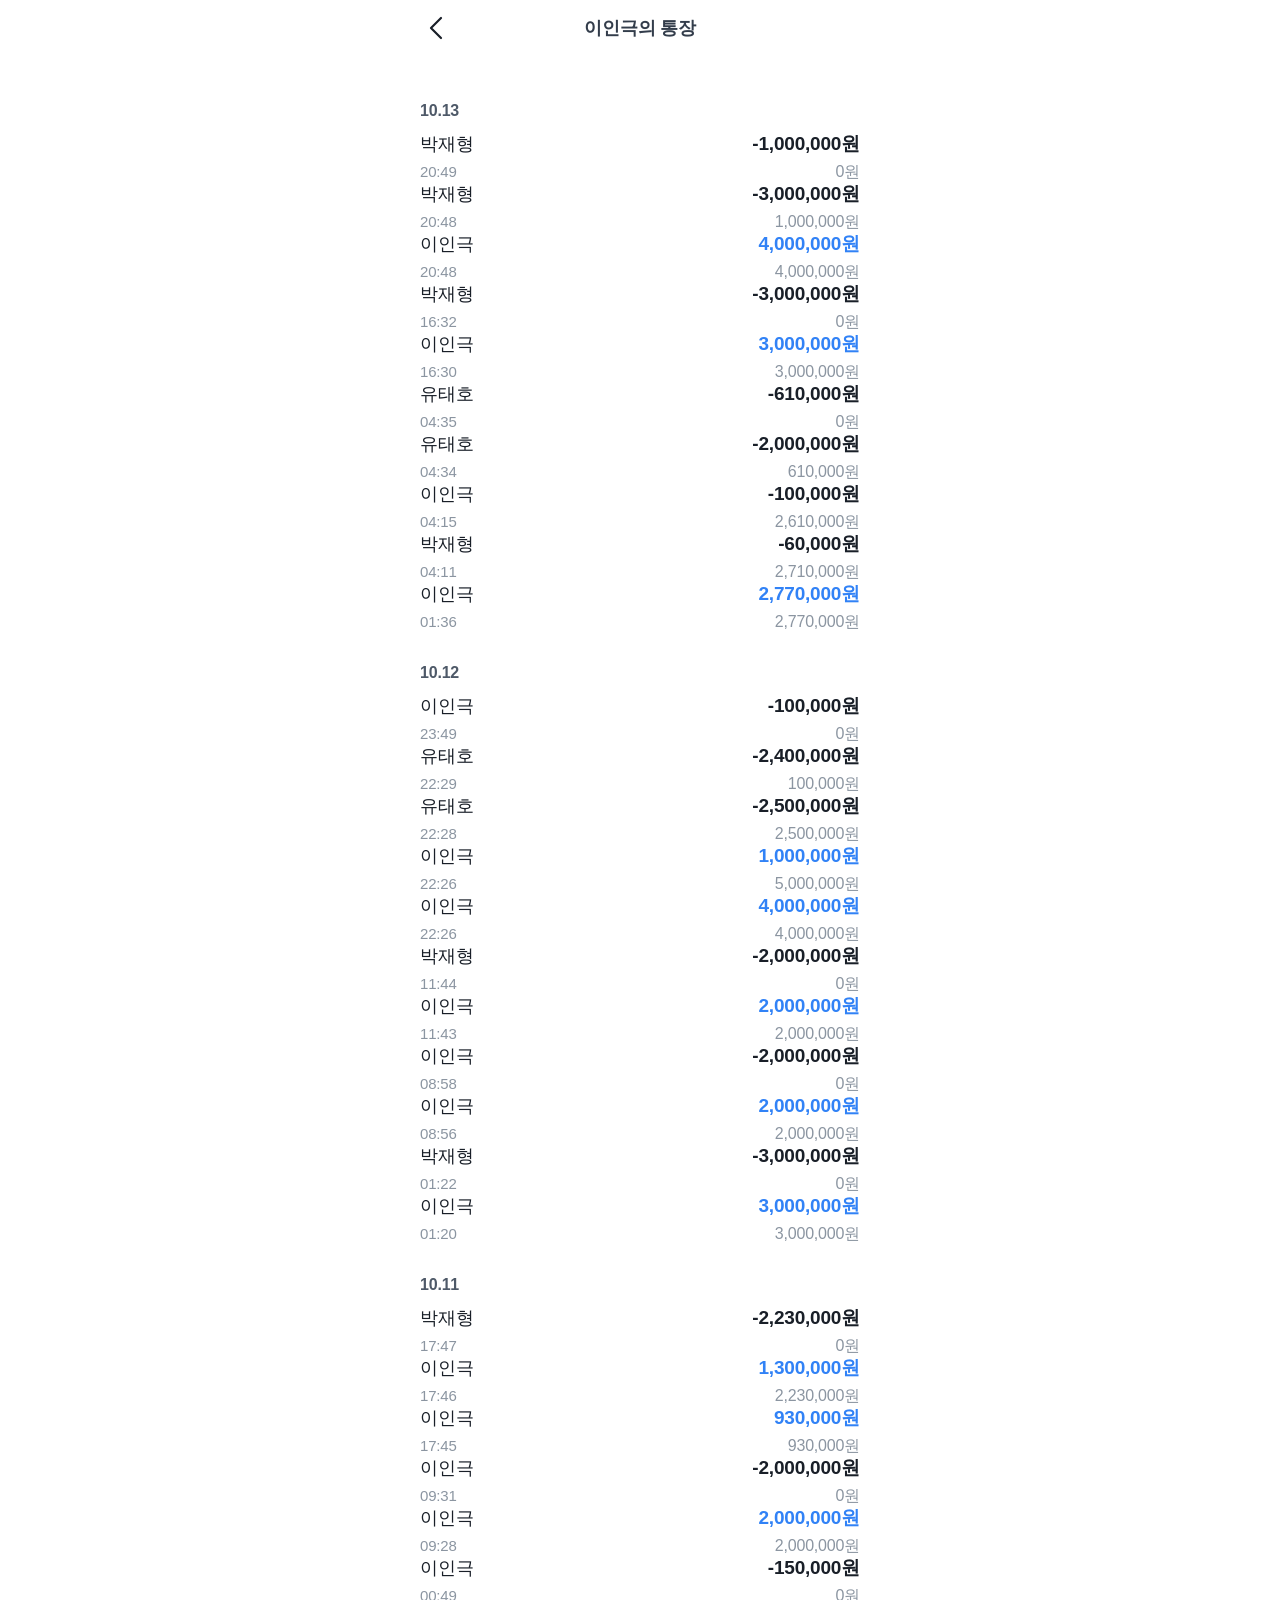
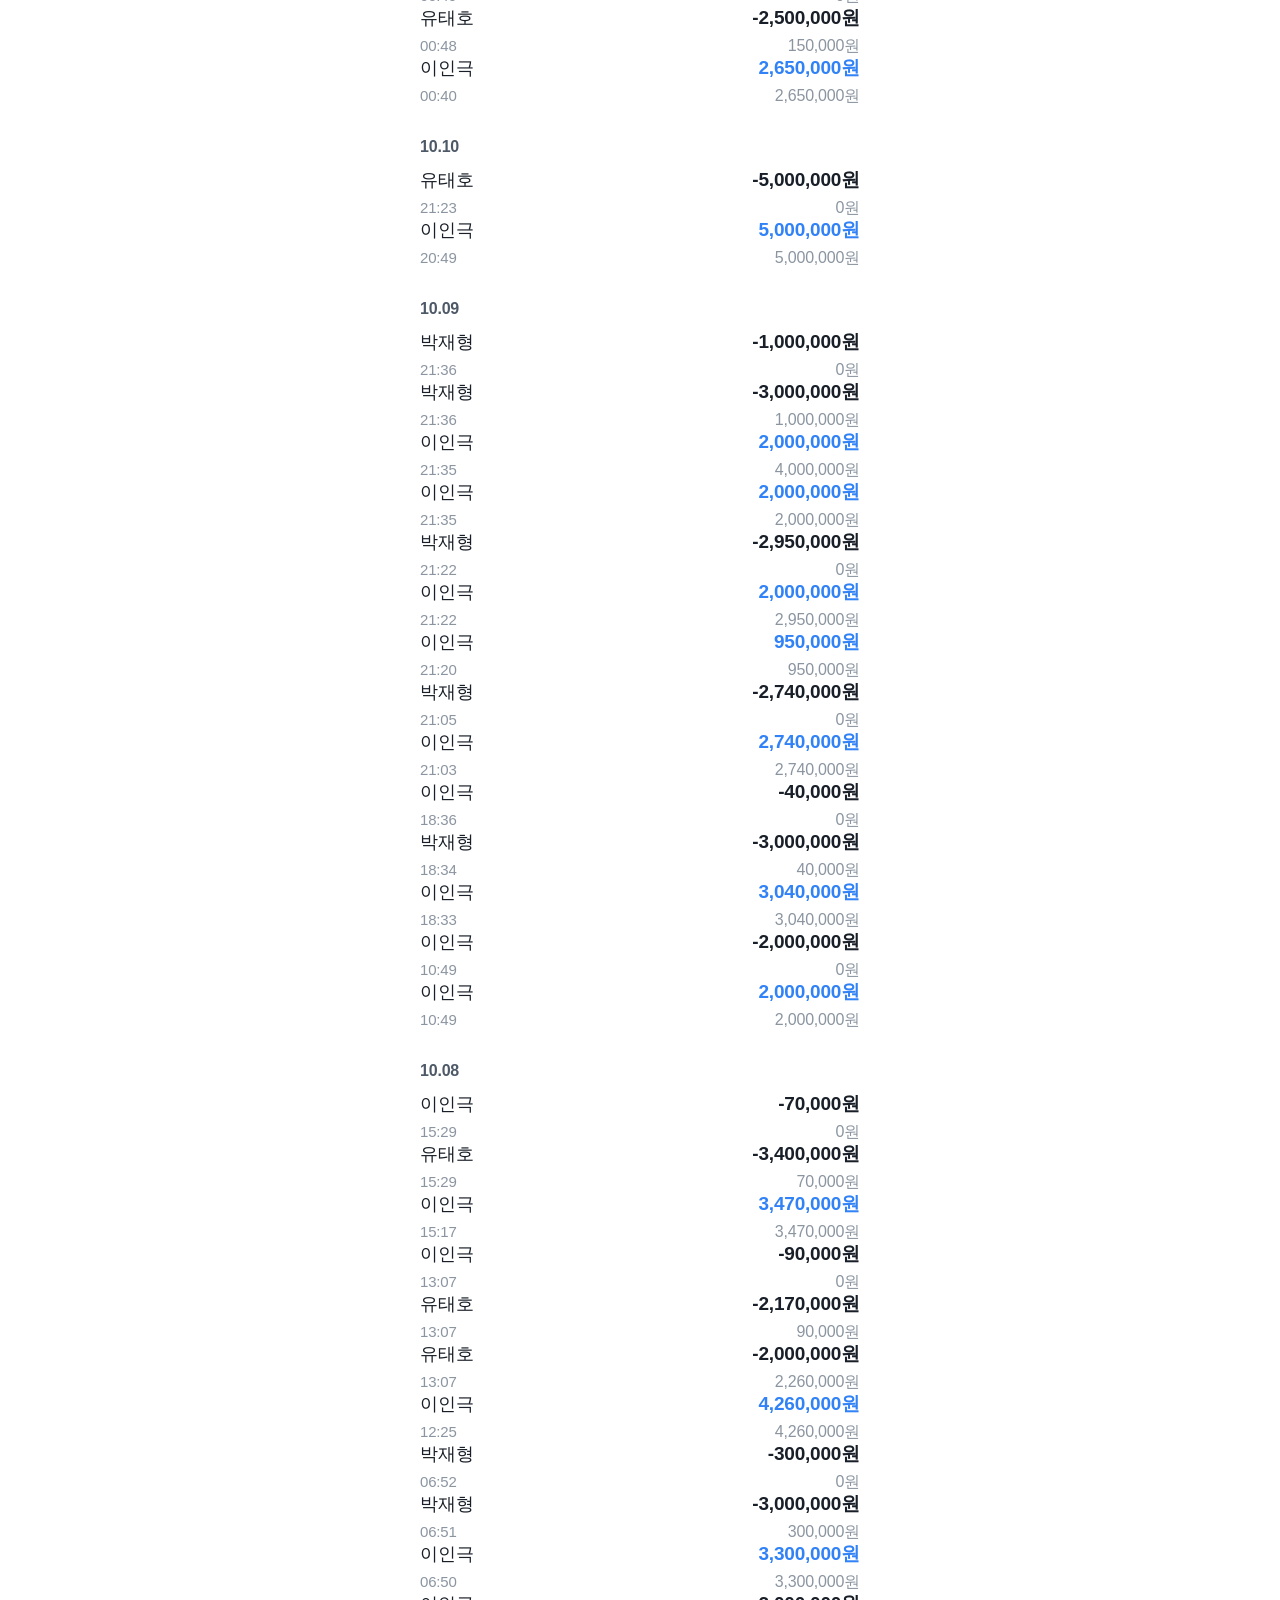
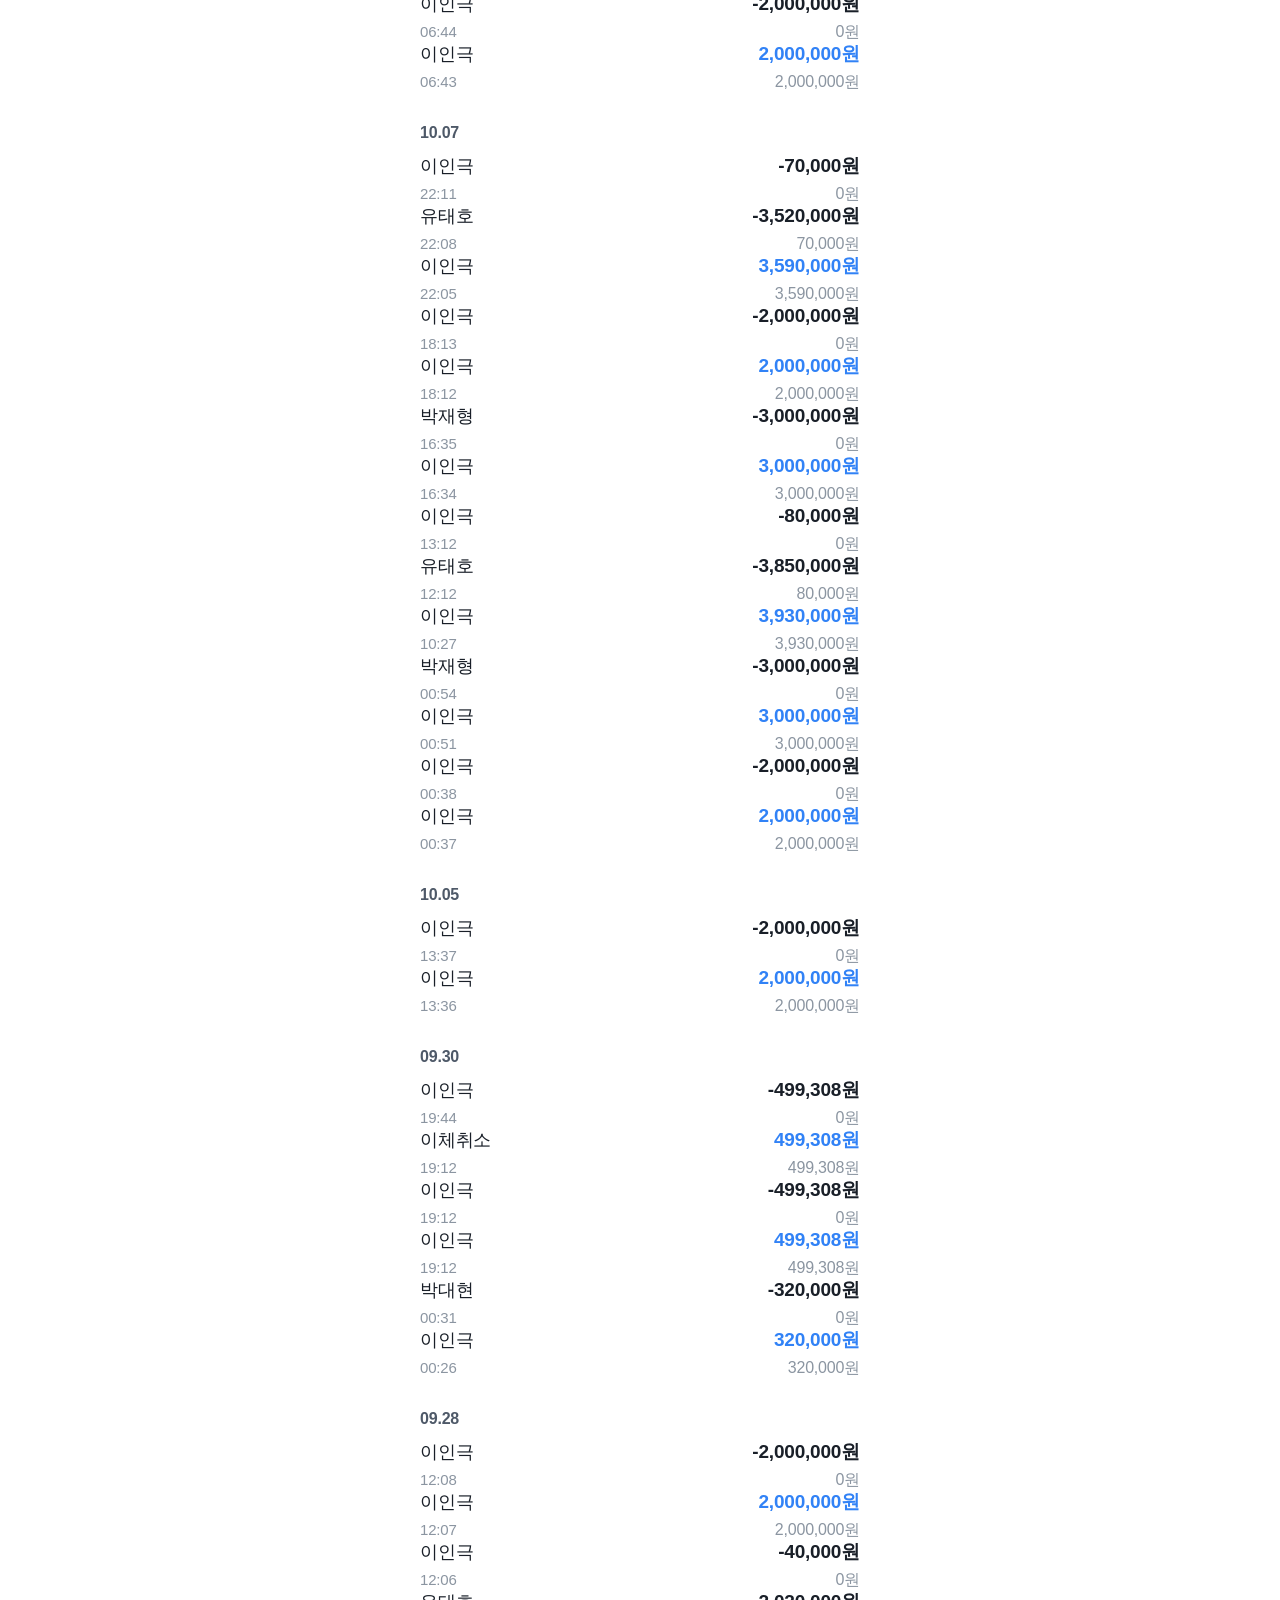
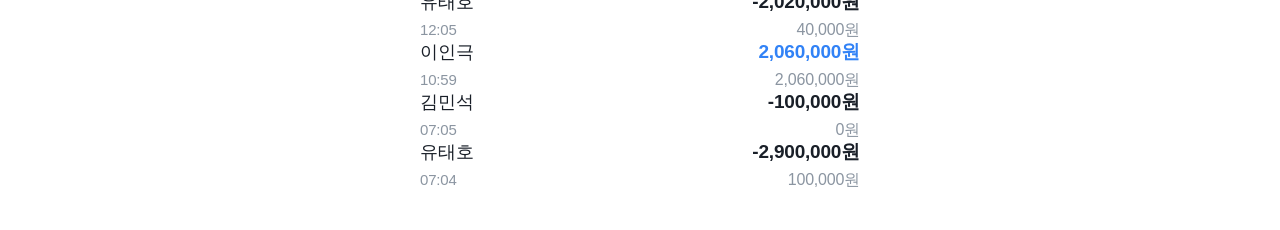
==== travel-account/index.html @ ba9e1901 "통장 화면 데이터를 영상 거래내역(86건)으로 교체 Co-Authored-By: Claude Opus 5.5 <noreply@anthropic.com> Claude-Session:" ====
<!doctype html>
<html lang="ko">
<head>
<meta charset="utf-8">
<meta name="viewport" content="width=device-width, initial-scale=1, viewport-fit=cover">
<meta name="theme-color" content="#ffffff">
<meta name="apple-mobile-web-app-capable" content="yes">
<meta name="apple-mobile-web-app-status-bar-style" content="default">
<title>이인극의 통장</title>
<style>
  :root {
    --bg: #ffffff;
    --text-strong: #191f28;
    --text-date: #4e5968;
    --text-sub: #8b95a1;
    --blue: #3182f6;
    --tag: #1b64da;
  }
  * { box-sizing: border-box; margin: 0; padding: 0; }
  html, body { background: var(--bg); }
  body {
    font-family: -apple-system, BlinkMacSystemFont, "Apple SD Gothic Neo", "Pretendard", "Noto Sans KR", sans-serif;
    color: var(--text-strong);
    -webkit-font-smoothing: antialiased;
    -webkit-tap-highlight-color: transparent;
    letter-spacing: -0.2px;
  }
  .app { max-width: 480px; margin: 0 auto; min-height: 100vh; background: var(--bg); }

  /* 상단 헤더: 뒤로가기 + 가운데 제목 */
  .header {
    position: sticky; top: 0; z-index: 10;
    height: 56px; padding-top: env(safe-area-inset-top);
    box-sizing: content-box;
    display: flex; align-items: center; justify-content: center;
    background: var(--bg);
  }
  .header h1 { font-size: 18px; font-weight: 700; color: #333d4b; }
  .back {
    position: absolute; left: 16px; bottom: 8px;
    width: 40px; height: 40px;
    display: flex; align-items: center; justify-content: center;
    background: none; border: 0; cursor: pointer;
  }

  .list { padding: 46px 20px 40px; }
  .group + .group { margin-top: 32px; }
  .date { font-size: 16px; font-weight: 700; color: var(--text-date); margin-bottom: 12px; }

  .row { display: flex; justify-content: space-between; align-items: flex-start; }
  .left, .right { display: flex; flex-direction: column; gap: 6px; }
  .right { align-items: flex-end; text-align: right; }

  .name   { font-size: 18px; font-weight: 400; color: var(--text-strong); line-height: 24px; }
  .meta   { font-size: 15px; color: var(--text-sub); line-height: 20px; display: flex; gap: 8px; }
  .meta .tag { color: var(--tag); }
  .amount { font-size: 19px; font-weight: 700; line-height: 24px; color: var(--text-strong); }
  .amount.in { color: var(--blue); }
  .balance { font-size: 16px; color: var(--text-sub); line-height: 20px; }
</style>
</head>
<body>
<div class="app">
  <header class="header">
    <button class="back" type="button" aria-label="뒤로가기" onclick="history.back()">
      <svg width="14" height="24" viewBox="0 0 14 24" fill="none">
        <path d="M12 2L2 12l10 10" stroke="#191f28" stroke-width="2.2" stroke-linecap="round" stroke-linejoin="round"/>
      </svg>
    </button>
    <h1>이인극의 통장</h1>
  </header>
  <main class="list" id="list"></main>
</div>

<script>
  // 거래내역 데이터 (최신순). amount: 입금(+) / 출금(-), balance: 거래 후 잔액
  const transactions = [
    { date: '10.13', time: '20:49', name: '박재형', amount: -1000000, balance: 0 },
    { date: '10.13', time: '20:48', name: '박재형', amount: -3000000, balance: 1000000 },
    { date: '10.13', time: '20:48', name: '이인극', amount: 4000000, balance: 4000000 },
    { date: '10.13', time: '16:32', name: '박재형', amount: -3000000, balance: 0 },
    { date: '10.13', time: '16:30', name: '이인극', amount: 3000000, balance: 3000000 },
    { date: '10.13', time: '04:35', name: '유태호', amount: -610000, balance: 0 },
    { date: '10.13', time: '04:34', name: '유태호', amount: -2000000, balance: 610000 },
    { date: '10.13', time: '04:15', name: '이인극', amount: -100000, balance: 2610000 },
    { date: '10.13', time: '04:11', name: '박재형', amount: -60000, balance: 2710000 },
    { date: '10.13', time: '01:36', name: '이인극', amount: 2770000, balance: 2770000 },
    { date: '10.12', time: '23:49', name: '이인극', amount: -100000, balance: 0 },
    { date: '10.12', time: '22:29', name: '유태호', amount: -2400000, balance: 100000 },
    { date: '10.12', time: '22:28', name: '유태호', amount: -2500000, balance: 2500000 },
    { date: '10.12', time: '22:26', name: '이인극', amount: 1000000, balance: 5000000 },
    { date: '10.12', time: '22:26', name: '이인극', amount: 4000000, balance: 4000000 },
    { date: '10.12', time: '11:44', name: '박재형', amount: -2000000, balance: 0 },
    { date: '10.12', time: '11:43', name: '이인극', amount: 2000000, balance: 2000000 },
    { date: '10.12', time: '08:58', name: '이인극', amount: -2000000, balance: 0 },
    { date: '10.12', time: '08:56', name: '이인극', amount: 2000000, balance: 2000000 },
    { date: '10.12', time: '01:22', name: '박재형', amount: -3000000, balance: 0 },
    { date: '10.12', time: '01:20', name: '이인극', amount: 3000000, balance: 3000000 },
    { date: '10.11', time: '17:47', name: '박재형', amount: -2230000, balance: 0 },
    { date: '10.11', time: '17:46', name: '이인극', amount: 1300000, balance: 2230000 },
    { date: '10.11', time: '17:45', name: '이인극', amount: 930000, balance: 930000 },
    { date: '10.11', time: '09:31', name: '이인극', amount: -2000000, balance: 0 },
    { date: '10.11', time: '09:28', name: '이인극', amount: 2000000, balance: 2000000 },
    { date: '10.11', time: '00:49', name: '이인극', amount: -150000, balance: 0 },
    { date: '10.11', time: '00:48', name: '유태호', amount: -2500000, balance: 150000 },
    { date: '10.11', time: '00:40', name: '이인극', amount: 2650000, balance: 2650000 },
    { date: '10.10', time: '21:23', name: '유태호', amount: -5000000, balance: 0 },
    { date: '10.10', time: '20:49', name: '이인극', amount: 5000000, balance: 5000000 },
    { date: '10.09', time: '21:36', name: '박재형', amount: -1000000, balance: 0 },
    { date: '10.09', time: '21:36', name: '박재형', amount: -3000000, balance: 1000000 },
    { date: '10.09', time: '21:35', name: '이인극', amount: 2000000, balance: 4000000 },
    { date: '10.09', time: '21:35', name: '이인극', amount: 2000000, balance: 2000000 },
    { date: '10.09', time: '21:22', name: '박재형', amount: -2950000, balance: 0 },
    { date: '10.09', time: '21:22', name: '이인극', amount: 2000000, balance: 2950000 },
    { date: '10.09', time: '21:20', name: '이인극', amount: 950000, balance: 950000 },
    { date: '10.09', time: '21:05', name: '박재형', amount: -2740000, balance: 0 },
    { date: '10.09', time: '21:03', name: '이인극', amount: 2740000, balance: 2740000 },
    { date: '10.09', time: '18:36', name: '이인극', amount: -40000, balance: 0 },
    { date: '10.09', time: '18:34', name: '박재형', amount: -3000000, balance: 40000 },
    { date: '10.09', time: '18:33', name: '이인극', amount: 3040000, balance: 3040000 },
    { date: '10.09', time: '10:49', name: '이인극', amount: -2000000, balance: 0 },
    { date: '10.09', time: '10:49', name: '이인극', amount: 2000000, balance: 2000000 },
    { date: '10.08', time: '15:29', name: '이인극', amount: -70000, balance: 0 },
    { date: '10.08', time: '15:29', name: '유태호', amount: -3400000, balance: 70000 },
    { date: '10.08', time: '15:17', name: '이인극', amount: 3470000, balance: 3470000 },
    { date: '10.08', time: '13:07', name: '이인극', amount: -90000, balance: 0 },
    { date: '10.08', time: '13:07', name: '유태호', amount: -2170000, balance: 90000 },
    { date: '10.08', time: '13:07', name: '유태호', amount: -2000000, balance: 2260000 },
    { date: '10.08', time: '12:25', name: '이인극', amount: 4260000, balance: 4260000 },
    { date: '10.08', time: '06:52', name: '박재형', amount: -300000, balance: 0 },
    { date: '10.08', time: '06:51', name: '박재형', amount: -3000000, balance: 300000 },
    { date: '10.08', time: '06:50', name: '이인극', amount: 3300000, balance: 3300000 },
    { date: '10.08', time: '06:44', name: '이인극', amount: -2000000, balance: 0 },
    { date: '10.08', time: '06:43', name: '이인극', amount: 2000000, balance: 2000000 },
    { date: '10.07', time: '22:11', name: '이인극', amount: -70000, balance: 0 },
    { date: '10.07', time: '22:08', name: '유태호', amount: -3520000, balance: 70000 },
    { date: '10.07', time: '22:05', name: '이인극', amount: 3590000, balance: 3590000 },
    { date: '10.07', time: '18:13', name: '이인극', amount: -2000000, balance: 0 },
    { date: '10.07', time: '18:12', name: '이인극', amount: 2000000, balance: 2000000 },
    { date: '10.07', time: '16:35', name: '박재형', amount: -3000000, balance: 0 },
    { date: '10.07', time: '16:34', name: '이인극', amount: 3000000, balance: 3000000 },
    { date: '10.07', time: '13:12', name: '이인극', amount: -80000, balance: 0 },
    { date: '10.07', time: '12:12', name: '유태호', amount: -3850000, balance: 80000 },
    { date: '10.07', time: '10:27', name: '이인극', amount: 3930000, balance: 3930000 },
    { date: '10.07', time: '00:54', name: '박재형', amount: -3000000, balance: 0 },
    { date: '10.07', time: '00:51', name: '이인극', amount: 3000000, balance: 3000000 },
    { date: '10.07', time: '00:38', name: '이인극', amount: -2000000, balance: 0 },
    { date: '10.07', time: '00:37', name: '이인극', amount: 2000000, balance: 2000000 },
    { date: '10.05', time: '13:37', name: '이인극', amount: -2000000, balance: 0 },
    { date: '10.05', time: '13:36', name: '이인극', amount: 2000000, balance: 2000000 },
    { date: '09.30', time: '19:44', name: '이인극', amount: -499308, balance: 0 },
    { date: '09.30', time: '19:12', name: '이체취소', amount: 499308, balance: 499308 },
    { date: '09.30', time: '19:12', name: '이인극', amount: -499308, balance: 0 },
    { date: '09.30', time: '19:12', name: '이인극', amount: 499308, balance: 499308 },
    { date: '09.30', time: '00:31', name: '박대현', amount: -320000, balance: 0 },
    { date: '09.30', time: '00:26', name: '이인극', amount: 320000, balance: 320000 },
    { date: '09.28', time: '12:08', name: '이인극', amount: -2000000, balance: 0 },
    { date: '09.28', time: '12:07', name: '이인극', amount: 2000000, balance: 2000000 },
    { date: '09.28', time: '12:06', name: '이인극', amount: -40000, balance: 0 },
    { date: '09.28', time: '12:05', name: '유태호', amount: -2020000, balance: 40000 },
    { date: '09.28', time: '10:59', name: '이인극', amount: 2060000, balance: 2060000 },
    { date: '09.28', time: '07:05', name: '김민석', amount: -100000, balance: 0 },
    { date: '09.28', time: '07:04', name: '유태호', amount: -2900000, balance: 100000 },
  ];

  const won = n => n.toLocaleString('ko-KR') + '원';
  const esc = s => String(s).replace(/[&<>"']/g, c => ({ '&':'&amp;', '<':'&lt;', '>':'&gt;', '"':'&quot;', "'":'&#39;' }[c]));

  // 같은 날짜끼리 묶어서 날짜 헤더는 한 번만 출력
  const groups = transactions.reduce((acc, t) => {
    const last = acc[acc.length - 1];
    if (last && last.date === t.date) last.items.push(t);
    else acc.push({ date: t.date, items: [t] });
    return acc;
  }, []);

  document.getElementById('list').innerHTML = groups.map(g => `
    <section class="group">
      <div class="date">${esc(g.date)}</div>
      ${g.items.map(t => `
        <div class="row">
          <div class="left">
            <span class="name">${esc(t.name)}</span>
            <span class="meta">${esc(t.time)}${t.tag ? `<span class="tag">#${esc(t.tag)}</span>` : ''}</span>
          </div>
          <div class="right">
            <span class="amount ${t.amount > 0 ? 'in' : ''}">${t.amount < 0 ? '-' : ''}${won(Math.abs(t.amount))}</span>
            <span class="balance">${won(t.balance)}</span>
          </div>
        </div>`).join('')}
    </section>`).join('');
</script>
</body>
</html>
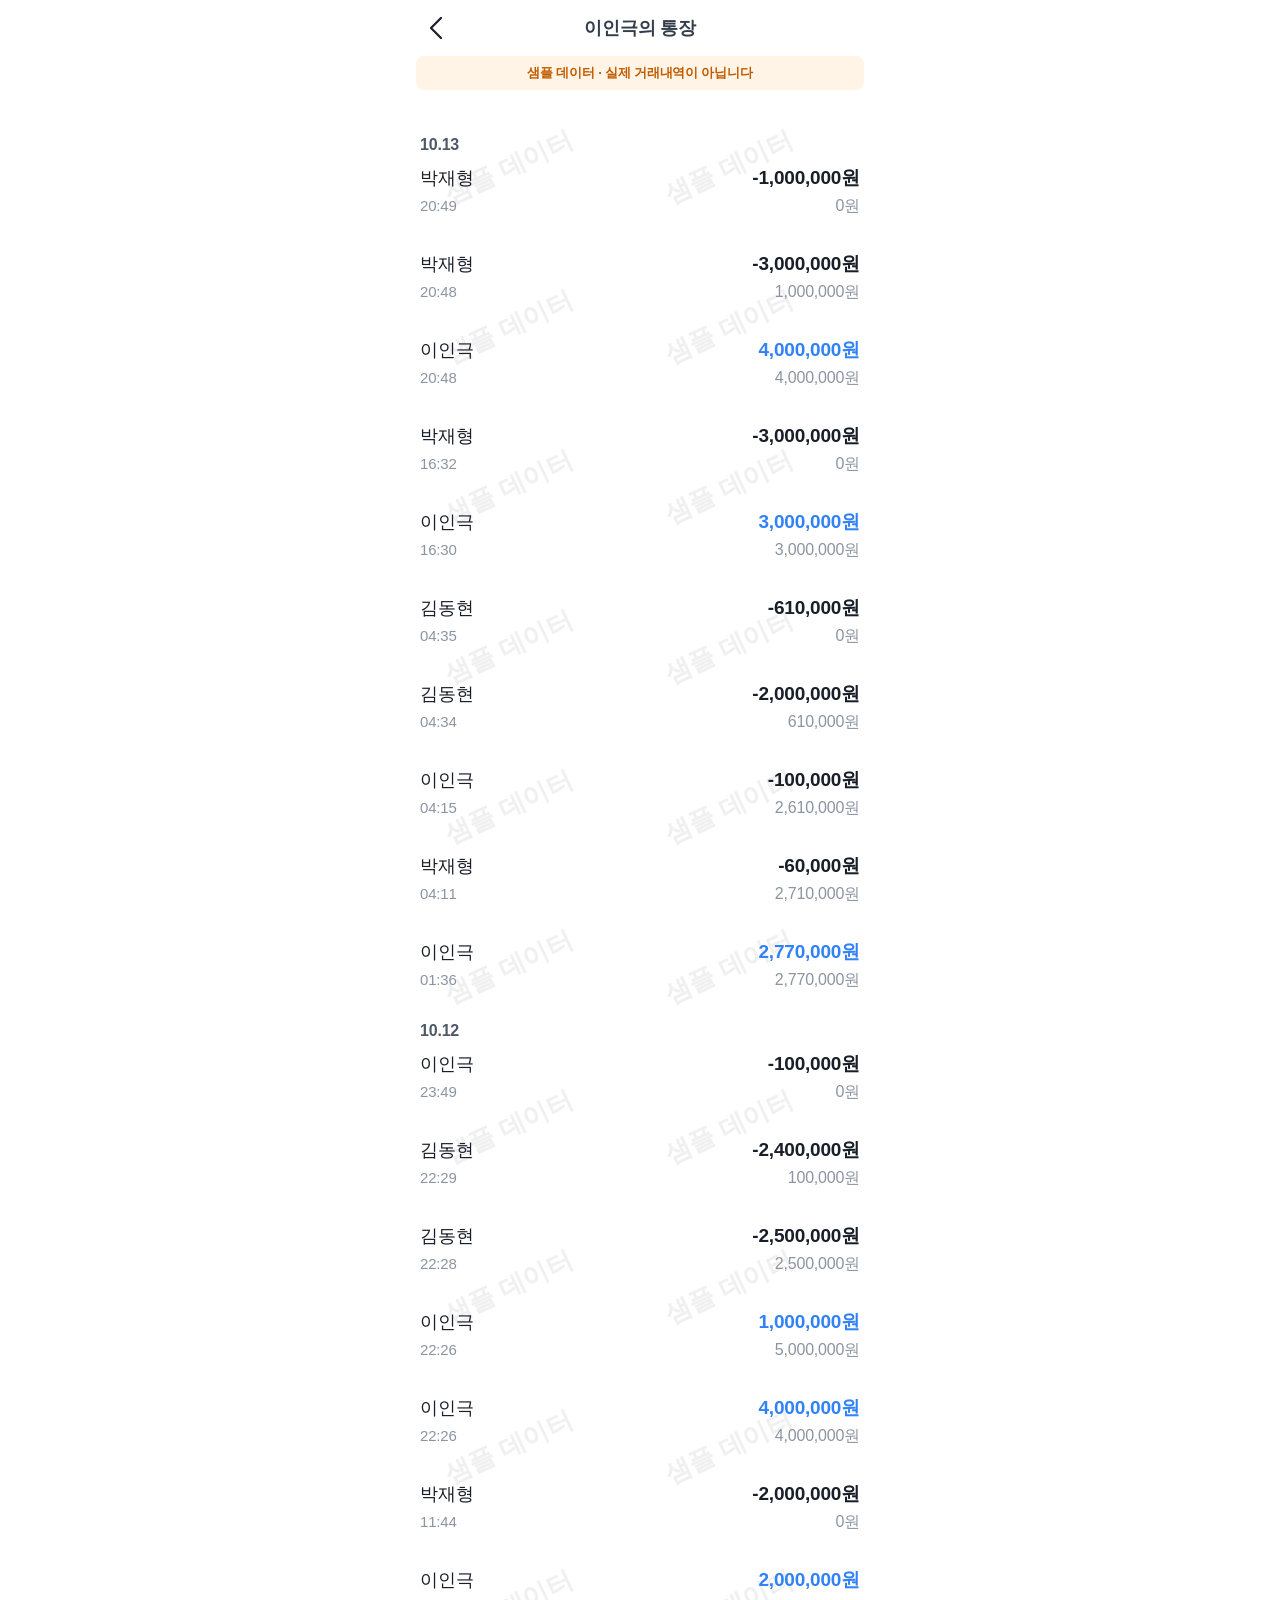
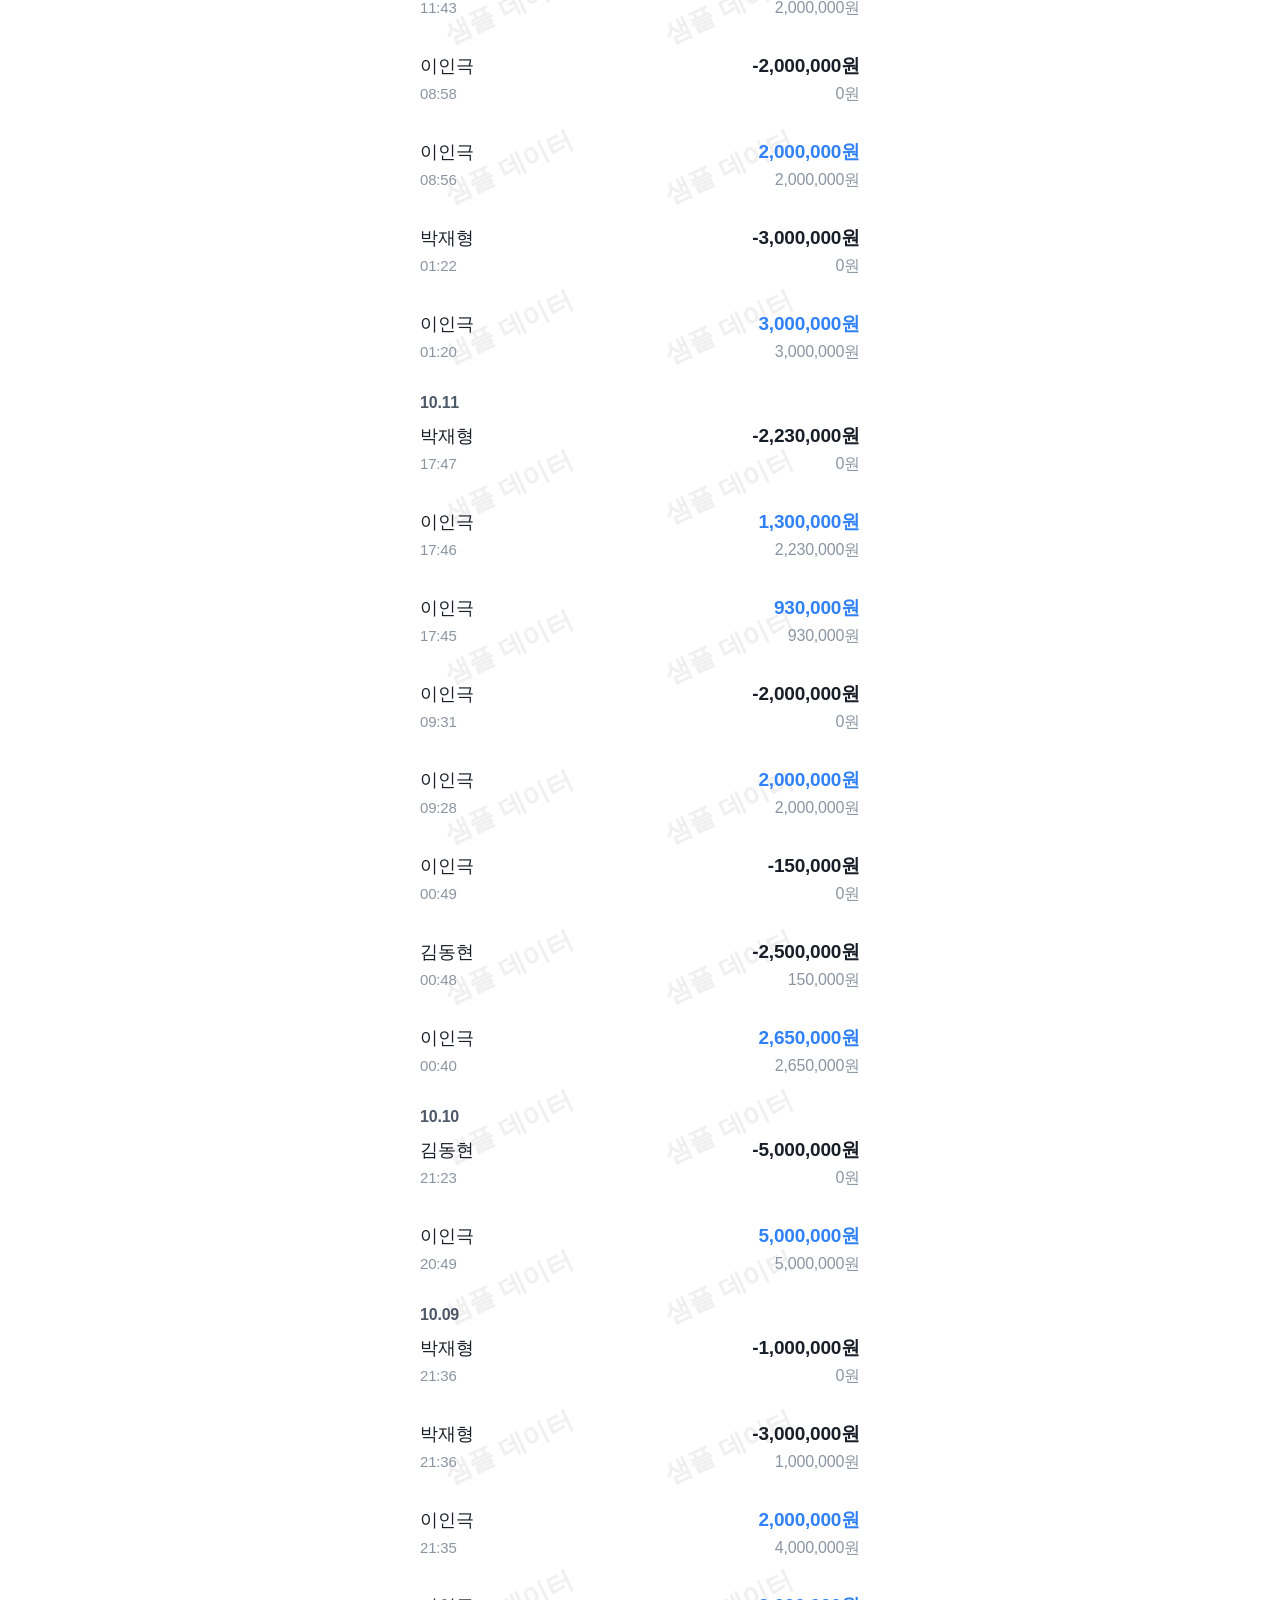
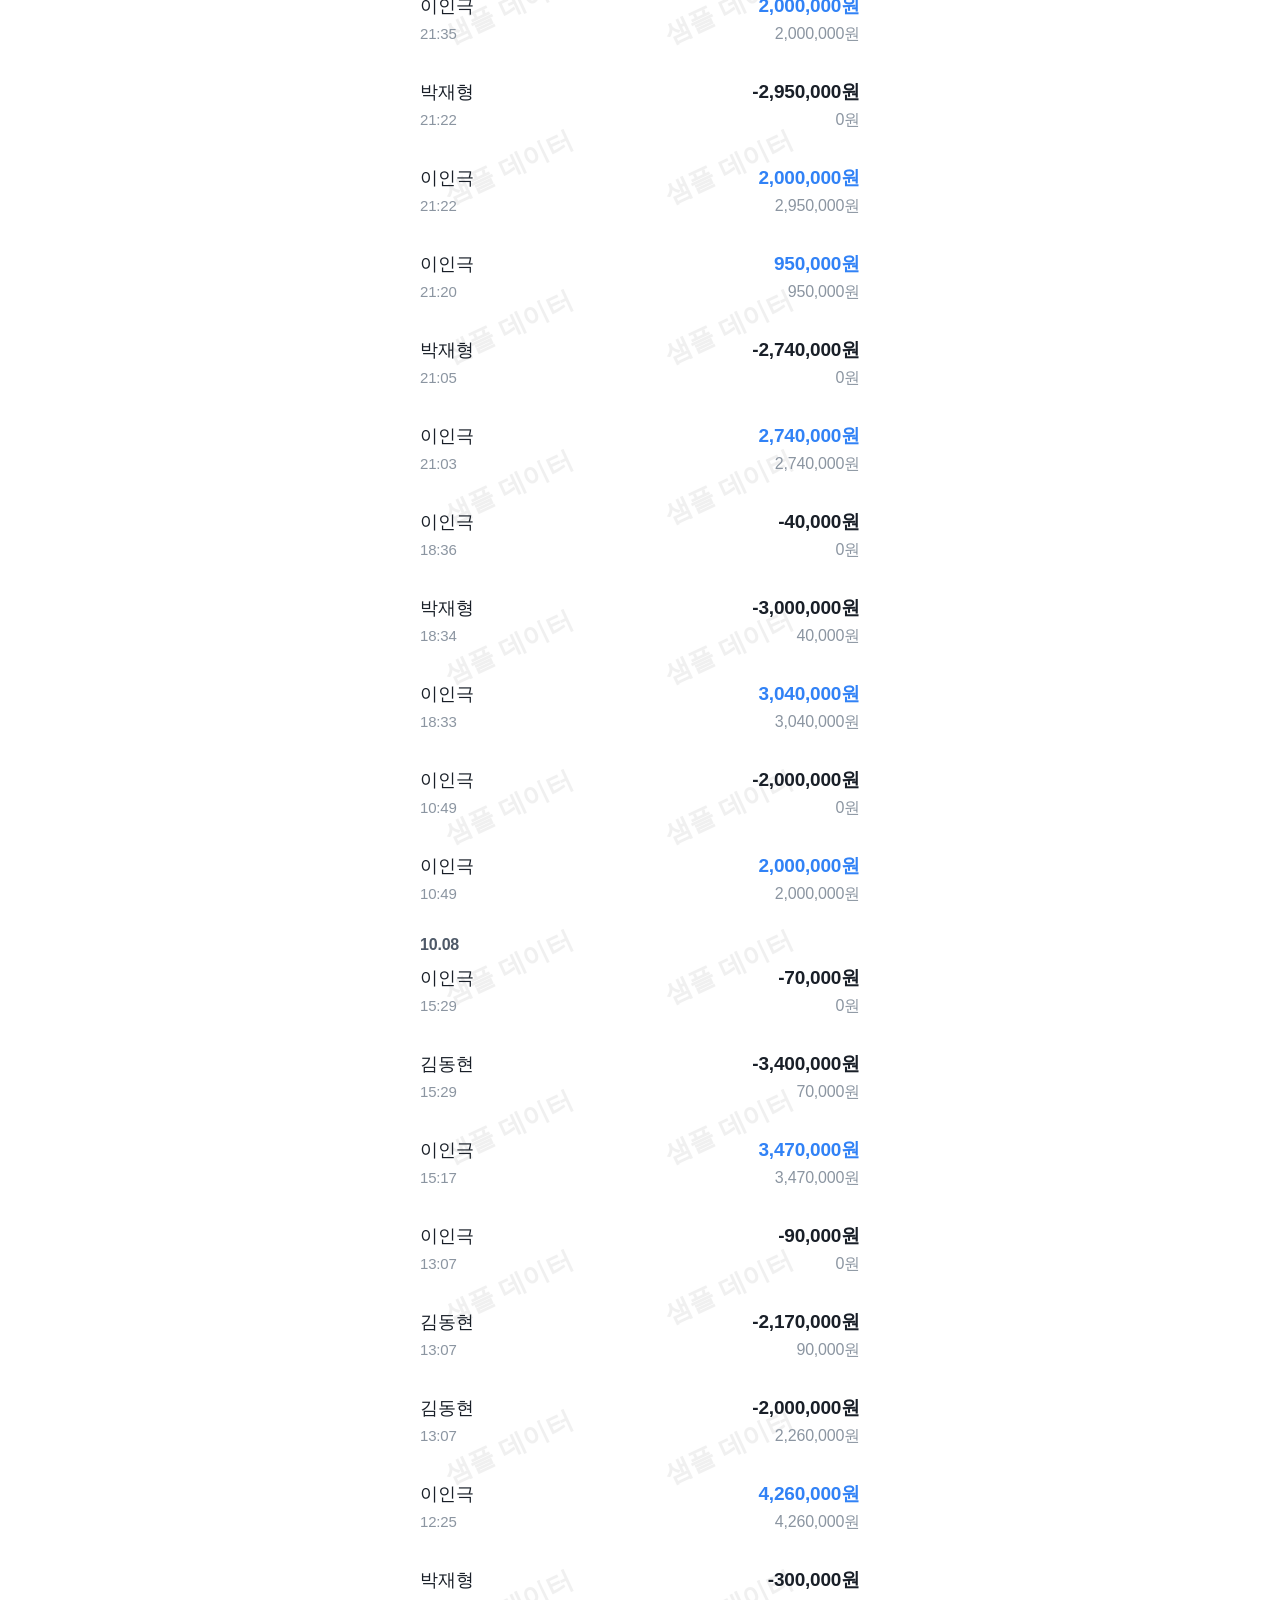
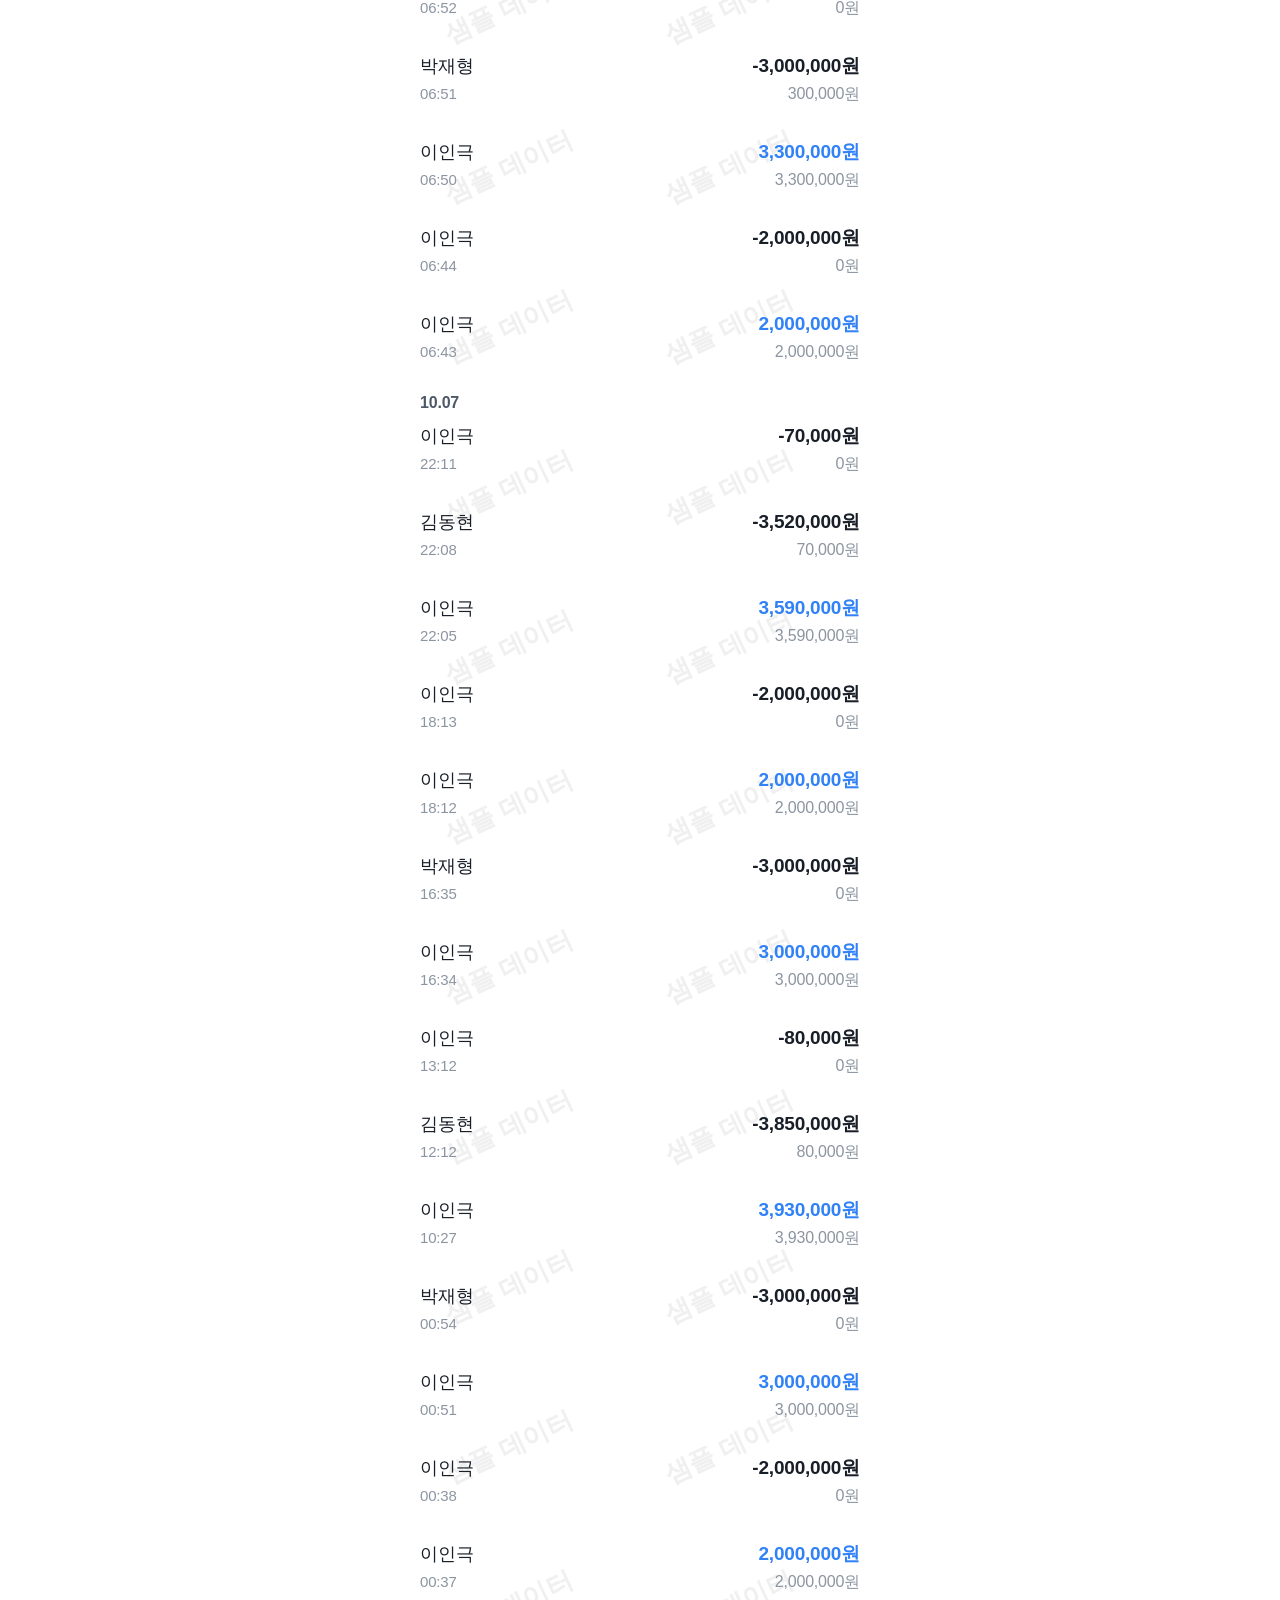
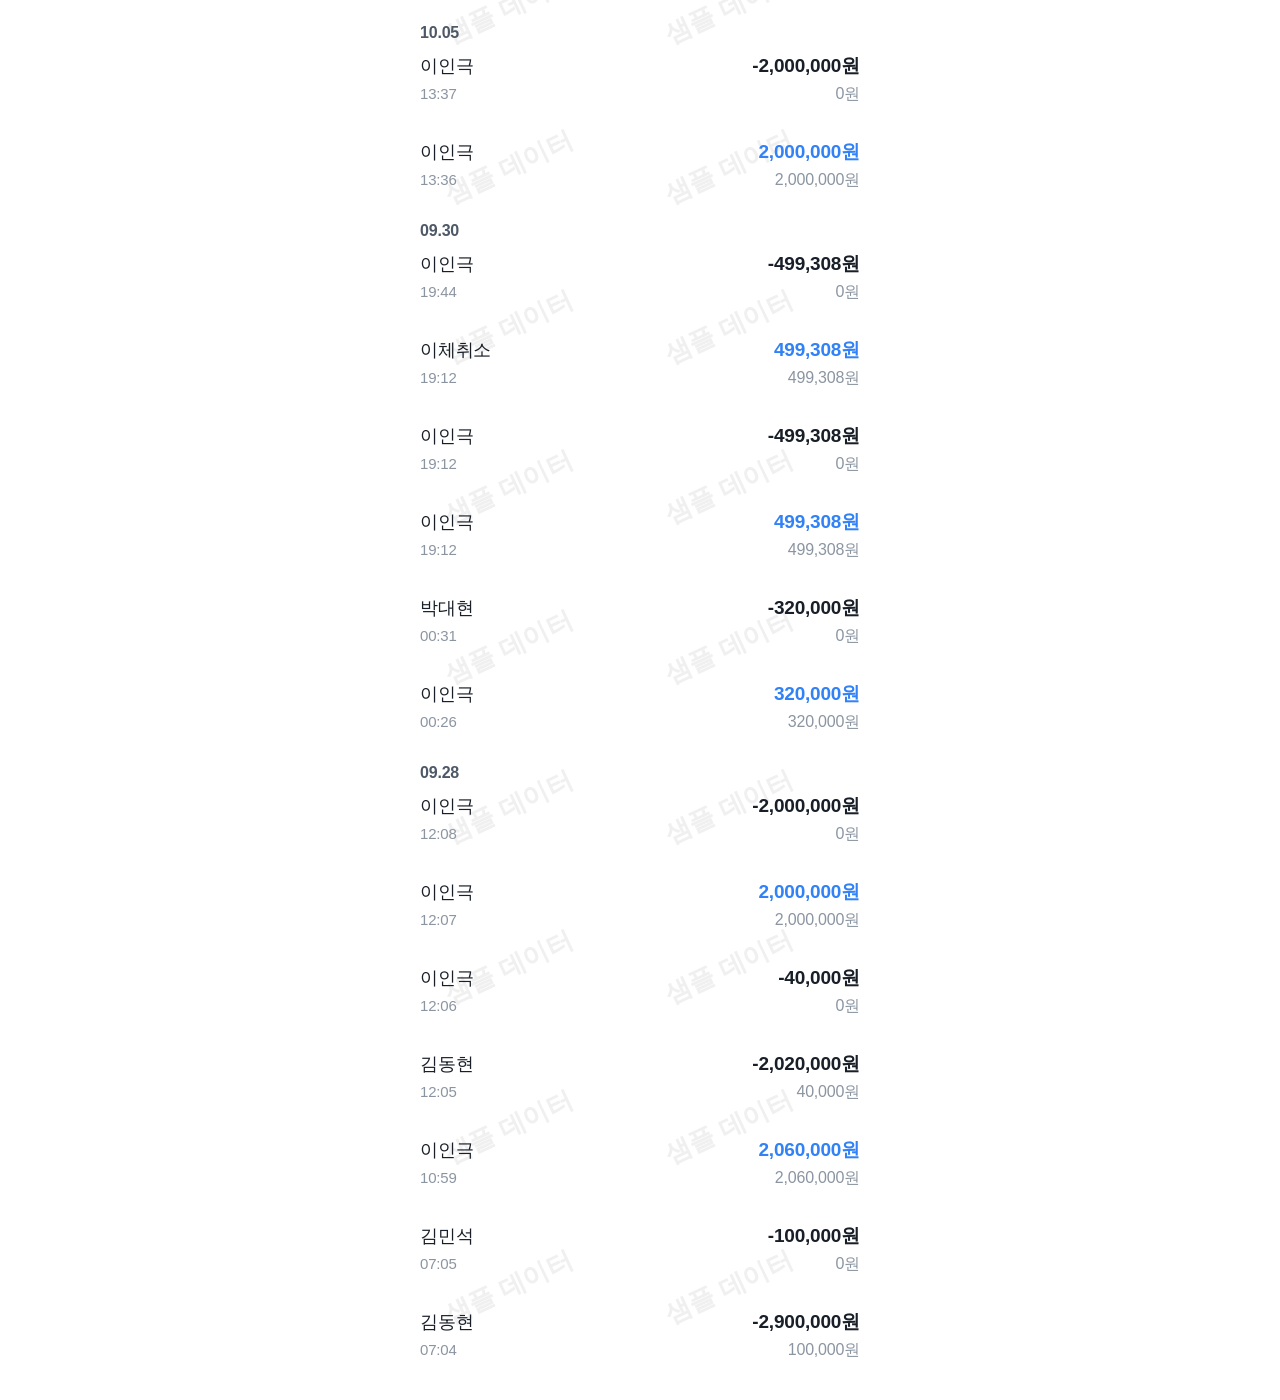
==== commit f166dd87: "통장 화면 샘플 데이터 표시 추가 및 거래 간 간격 수정 - 헤더 아래 고정 배너와 목록 워터마크로 샘플 데이터임을 표시 - 같은 날짜 내 거래 행 사이 간격 추가  Co-Auth" ====
--- a/travel-account/index.html
+++ b/travel-account/index.html
@@ -43,11 +43,22 @@
     background: none; border: 0; cursor: pointer;
   }
 
+  /* 샘플 데이터 표시: 헤더 아래 고정 배너 + 목록 전체 워터마크 (실제 거래내역으로 오인 방지) */
+  .sample-banner {
+    position: sticky; top: calc(56px + env(safe-area-inset-top)); z-index: 9;
+    margin: 0 16px; padding: 8px 12px; border-radius: 8px;
+    background: #fff4e5; color: #c25b00;
+    font-size: 13px; font-weight: 600; text-align: center;
+  }
+  .list {
+    background-image: url("data:image/svg+xml,%3Csvg xmlns='http://www.w3.org/2000/svg' width='220' height='160'%3E%3Ctext x='110' y='85' text-anchor='middle' transform='rotate(-25 110 80)' font-family='sans-serif' font-size='26' font-weight='700' fill='%23000' fill-opacity='0.06'%3E샘플 데이터%3C/text%3E%3C/svg%3E");
+  }
   .list { padding: 46px 20px 40px; }
   .group + .group { margin-top: 32px; }
   .date { font-size: 16px; font-weight: 700; color: var(--text-date); margin-bottom: 12px; }
 
   .row { display: flex; justify-content: space-between; align-items: flex-start; }
+  .row + .row { margin-top: 36px; }
   .left, .right { display: flex; flex-direction: column; gap: 6px; }
   .right { align-items: flex-end; text-align: right; }
 
@@ -69,6 +80,7 @@
     </button>
     <h1>이인극의 통장</h1>
   </header>
+  <div class="sample-banner">샘플 데이터 · 실제 거래내역이 아닙니다</div>
   <main class="list" id="list"></main>
 </div>
 
@@ -80,14 +92,14 @@
     { date: '10.13', time: '20:48', name: '이인극', amount: 4000000, balance: 4000000 },
     { date: '10.13', time: '16:32', name: '박재형', amount: -3000000, balance: 0 },
     { date: '10.13', time: '16:30', name: '이인극', amount: 3000000, balance: 3000000 },
-    { date: '10.13', time: '04:35', name: '유태호', amount: -610000, balance: 0 },
-    { date: '10.13', time: '04:34', name: '유태호', amount: -2000000, balance: 610000 },
+    { date: '10.13', time: '04:35', name: '김동현', amount: -610000, balance: 0 },
+    { date: '10.13', time: '04:34', name: '김동현', amount: -2000000, balance: 610000 },
     { date: '10.13', time: '04:15', name: '이인극', amount: -100000, balance: 2610000 },
     { date: '10.13', time: '04:11', name: '박재형', amount: -60000, balance: 2710000 },
     { date: '10.13', time: '01:36', name: '이인극', amount: 2770000, balance: 2770000 },
     { date: '10.12', time: '23:49', name: '이인극', amount: -100000, balance: 0 },
-    { date: '10.12', time: '22:29', name: '유태호', amount: -2400000, balance: 100000 },
-    { date: '10.12', time: '22:28', name: '유태호', amount: -2500000, balance: 2500000 },
+    { date: '10.12', time: '22:29', name: '김동현', amount: -2400000, balance: 100000 },
+    { date: '10.12', time: '22:28', name: '김동현', amount: -2500000, balance: 2500000 },
     { date: '10.12', time: '22:26', name: '이인극', amount: 1000000, balance: 5000000 },
     { date: '10.12', time: '22:26', name: '이인극', amount: 4000000, balance: 4000000 },
     { date: '10.12', time: '11:44', name: '박재형', amount: -2000000, balance: 0 },
@@ -102,9 +114,9 @@
     { date: '10.11', time: '09:31', name: '이인극', amount: -2000000, balance: 0 },
     { date: '10.11', time: '09:28', name: '이인극', amount: 2000000, balance: 2000000 },
     { date: '10.11', time: '00:49', name: '이인극', amount: -150000, balance: 0 },
-    { date: '10.11', time: '00:48', name: '유태호', amount: -2500000, balance: 150000 },
+    { date: '10.11', time: '00:48', name: '김동현', amount: -2500000, balance: 150000 },
     { date: '10.11', time: '00:40', name: '이인극', amount: 2650000, balance: 2650000 },
-    { date: '10.10', time: '21:23', name: '유태호', amount: -5000000, balance: 0 },
+    { date: '10.10', time: '21:23', name: '김동현', amount: -5000000, balance: 0 },
     { date: '10.10', time: '20:49', name: '이인극', amount: 5000000, balance: 5000000 },
     { date: '10.09', time: '21:36', name: '박재형', amount: -1000000, balance: 0 },
     { date: '10.09', time: '21:36', name: '박재형', amount: -3000000, balance: 1000000 },
@@ -121,11 +133,11 @@
     { date: '10.09', time: '10:49', name: '이인극', amount: -2000000, balance: 0 },
     { date: '10.09', time: '10:49', name: '이인극', amount: 2000000, balance: 2000000 },
     { date: '10.08', time: '15:29', name: '이인극', amount: -70000, balance: 0 },
-    { date: '10.08', time: '15:29', name: '유태호', amount: -3400000, balance: 70000 },
+    { date: '10.08', time: '15:29', name: '김동현', amount: -3400000, balance: 70000 },
     { date: '10.08', time: '15:17', name: '이인극', amount: 3470000, balance: 3470000 },
     { date: '10.08', time: '13:07', name: '이인극', amount: -90000, balance: 0 },
-    { date: '10.08', time: '13:07', name: '유태호', amount: -2170000, balance: 90000 },
-    { date: '10.08', time: '13:07', name: '유태호', amount: -2000000, balance: 2260000 },
+    { date: '10.08', time: '13:07', name: '김동현', amount: -2170000, balance: 90000 },
+    { date: '10.08', time: '13:07', name: '김동현', amount: -2000000, balance: 2260000 },
     { date: '10.08', time: '12:25', name: '이인극', amount: 4260000, balance: 4260000 },
     { date: '10.08', time: '06:52', name: '박재형', amount: -300000, balance: 0 },
     { date: '10.08', time: '06:51', name: '박재형', amount: -3000000, balance: 300000 },
@@ -133,14 +145,14 @@
     { date: '10.08', time: '06:44', name: '이인극', amount: -2000000, balance: 0 },
     { date: '10.08', time: '06:43', name: '이인극', amount: 2000000, balance: 2000000 },
     { date: '10.07', time: '22:11', name: '이인극', amount: -70000, balance: 0 },
-    { date: '10.07', time: '22:08', name: '유태호', amount: -3520000, balance: 70000 },
+    { date: '10.07', time: '22:08', name: '김동현', amount: -3520000, balance: 70000 },
     { date: '10.07', time: '22:05', name: '이인극', amount: 3590000, balance: 3590000 },
     { date: '10.07', time: '18:13', name: '이인극', amount: -2000000, balance: 0 },
     { date: '10.07', time: '18:12', name: '이인극', amount: 2000000, balance: 2000000 },
     { date: '10.07', time: '16:35', name: '박재형', amount: -3000000, balance: 0 },
     { date: '10.07', time: '16:34', name: '이인극', amount: 3000000, balance: 3000000 },
     { date: '10.07', time: '13:12', name: '이인극', amount: -80000, balance: 0 },
-    { date: '10.07', time: '12:12', name: '유태호', amount: -3850000, balance: 80000 },
+    { date: '10.07', time: '12:12', name: '김동현', amount: -3850000, balance: 80000 },
     { date: '10.07', time: '10:27', name: '이인극', amount: 3930000, balance: 3930000 },
     { date: '10.07', time: '00:54', name: '박재형', amount: -3000000, balance: 0 },
     { date: '10.07', time: '00:51', name: '이인극', amount: 3000000, balance: 3000000 },
@@ -157,10 +169,10 @@
     { date: '09.28', time: '12:08', name: '이인극', amount: -2000000, balance: 0 },
     { date: '09.28', time: '12:07', name: '이인극', amount: 2000000, balance: 2000000 },
     { date: '09.28', time: '12:06', name: '이인극', amount: -40000, balance: 0 },
-    { date: '09.28', time: '12:05', name: '유태호', amount: -2020000, balance: 40000 },
+    { date: '09.28', time: '12:05', name: '김동현', amount: -2020000, balance: 40000 },
     { date: '09.28', time: '10:59', name: '이인극', amount: 2060000, balance: 2060000 },
     { date: '09.28', time: '07:05', name: '김민석', amount: -100000, balance: 0 },
-    { date: '09.28', time: '07:04', name: '유태호', amount: -2900000, balance: 100000 },
+    { date: '09.28', time: '07:04', name: '김동현', amount: -2900000, balance: 100000 },
   ];
 
   const won = n => n.toLocaleString('ko-KR') + '원';
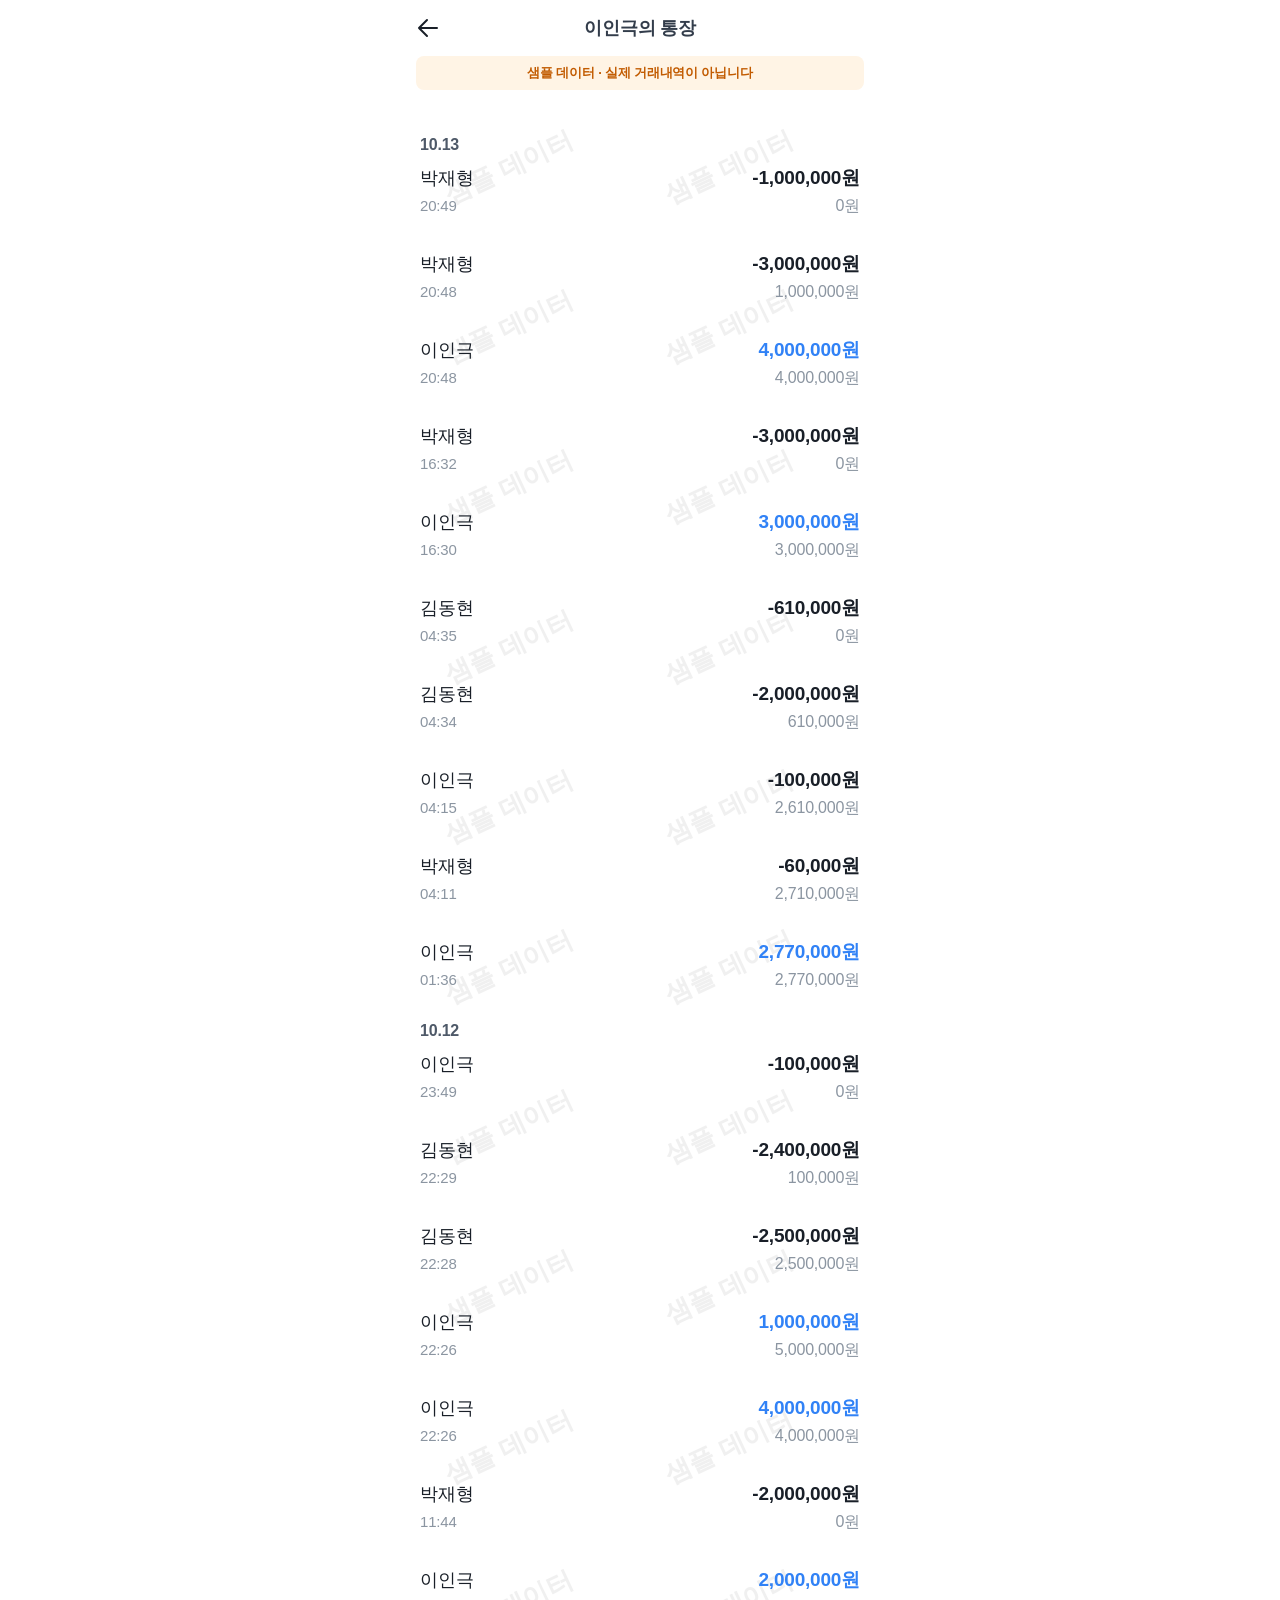
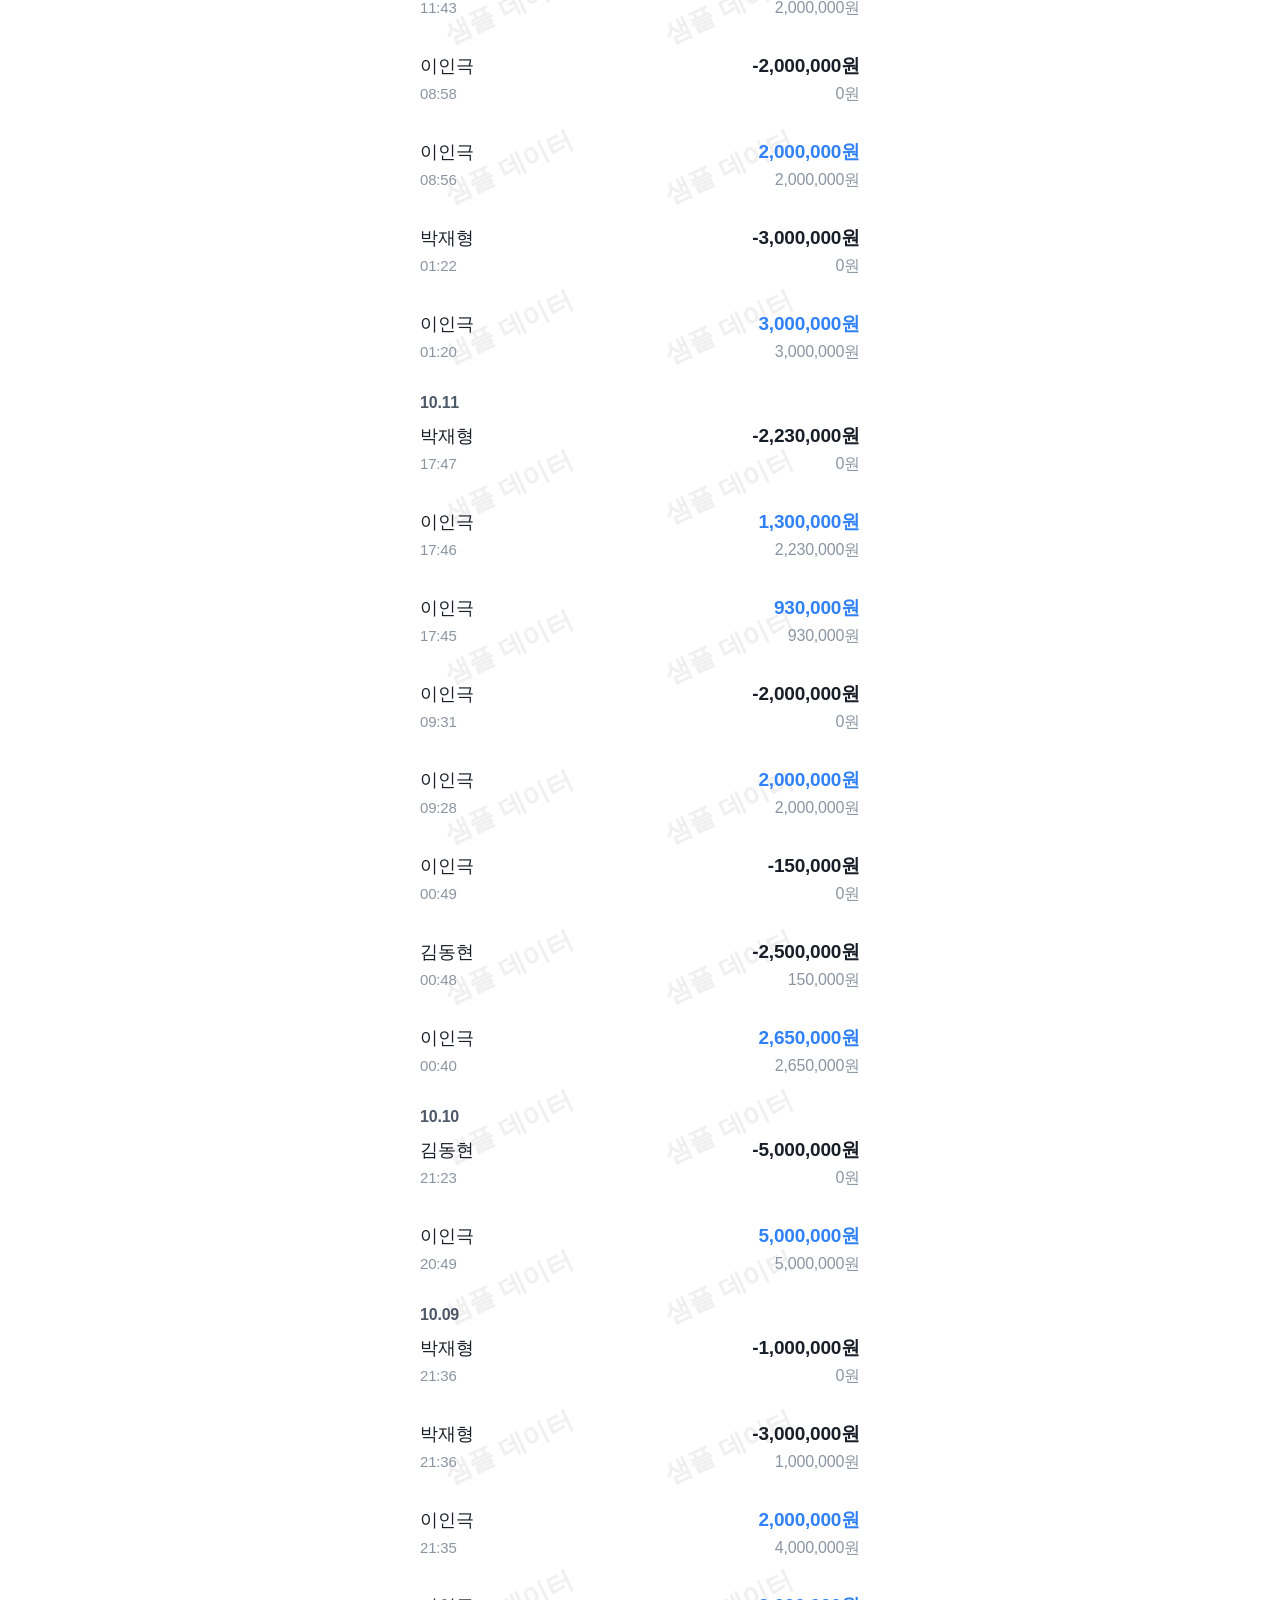
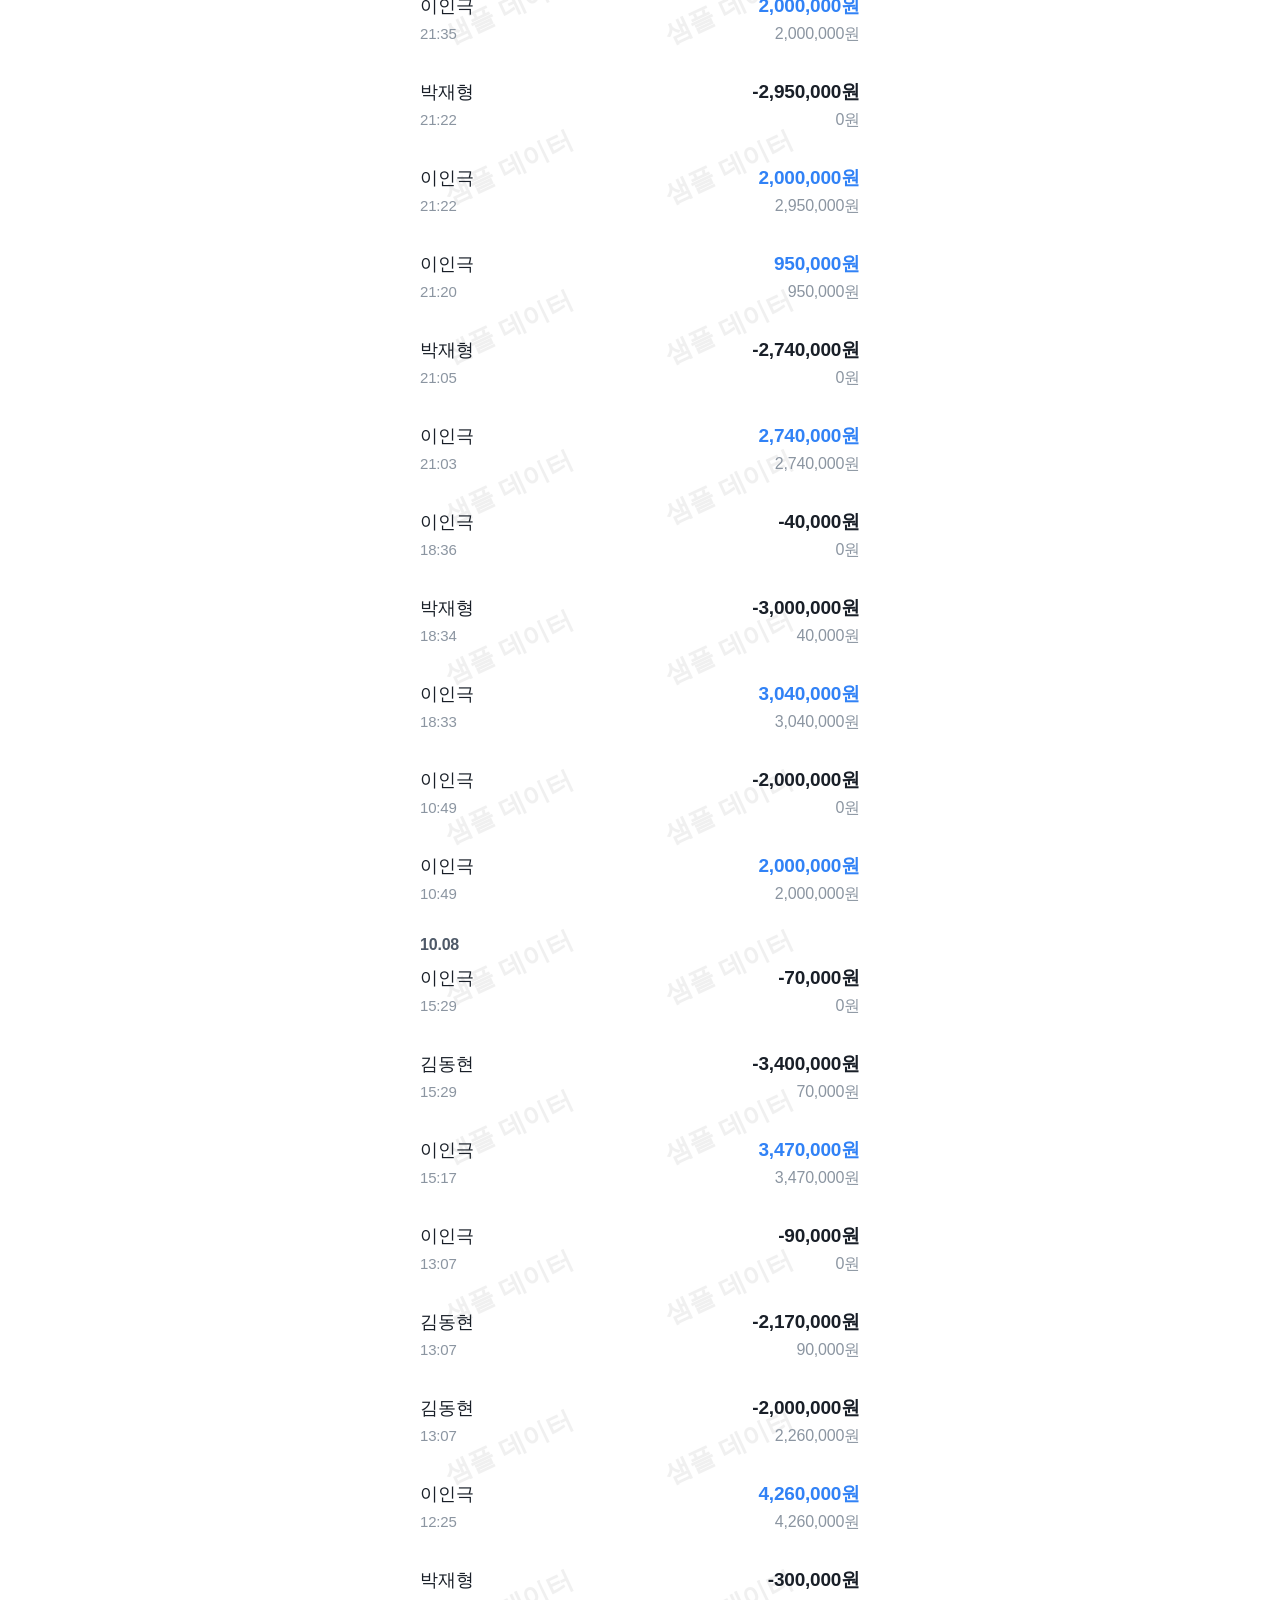
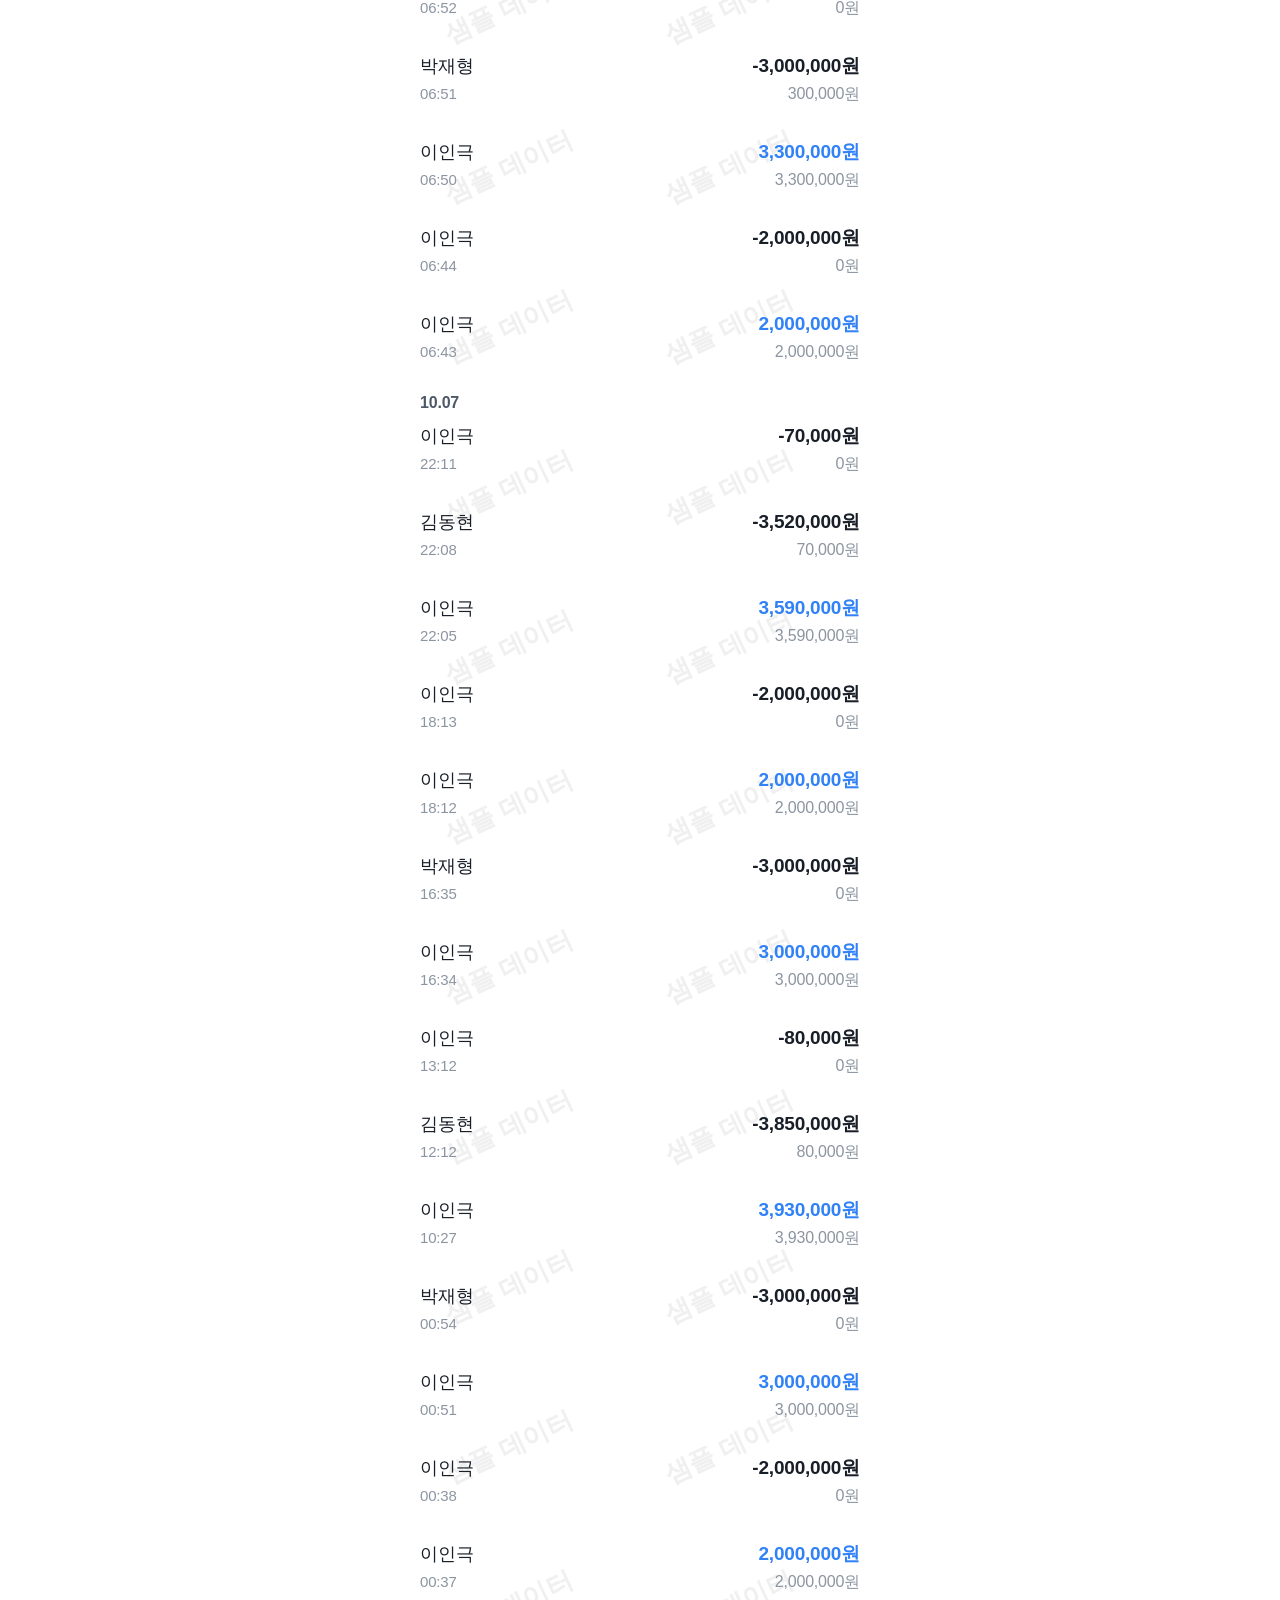
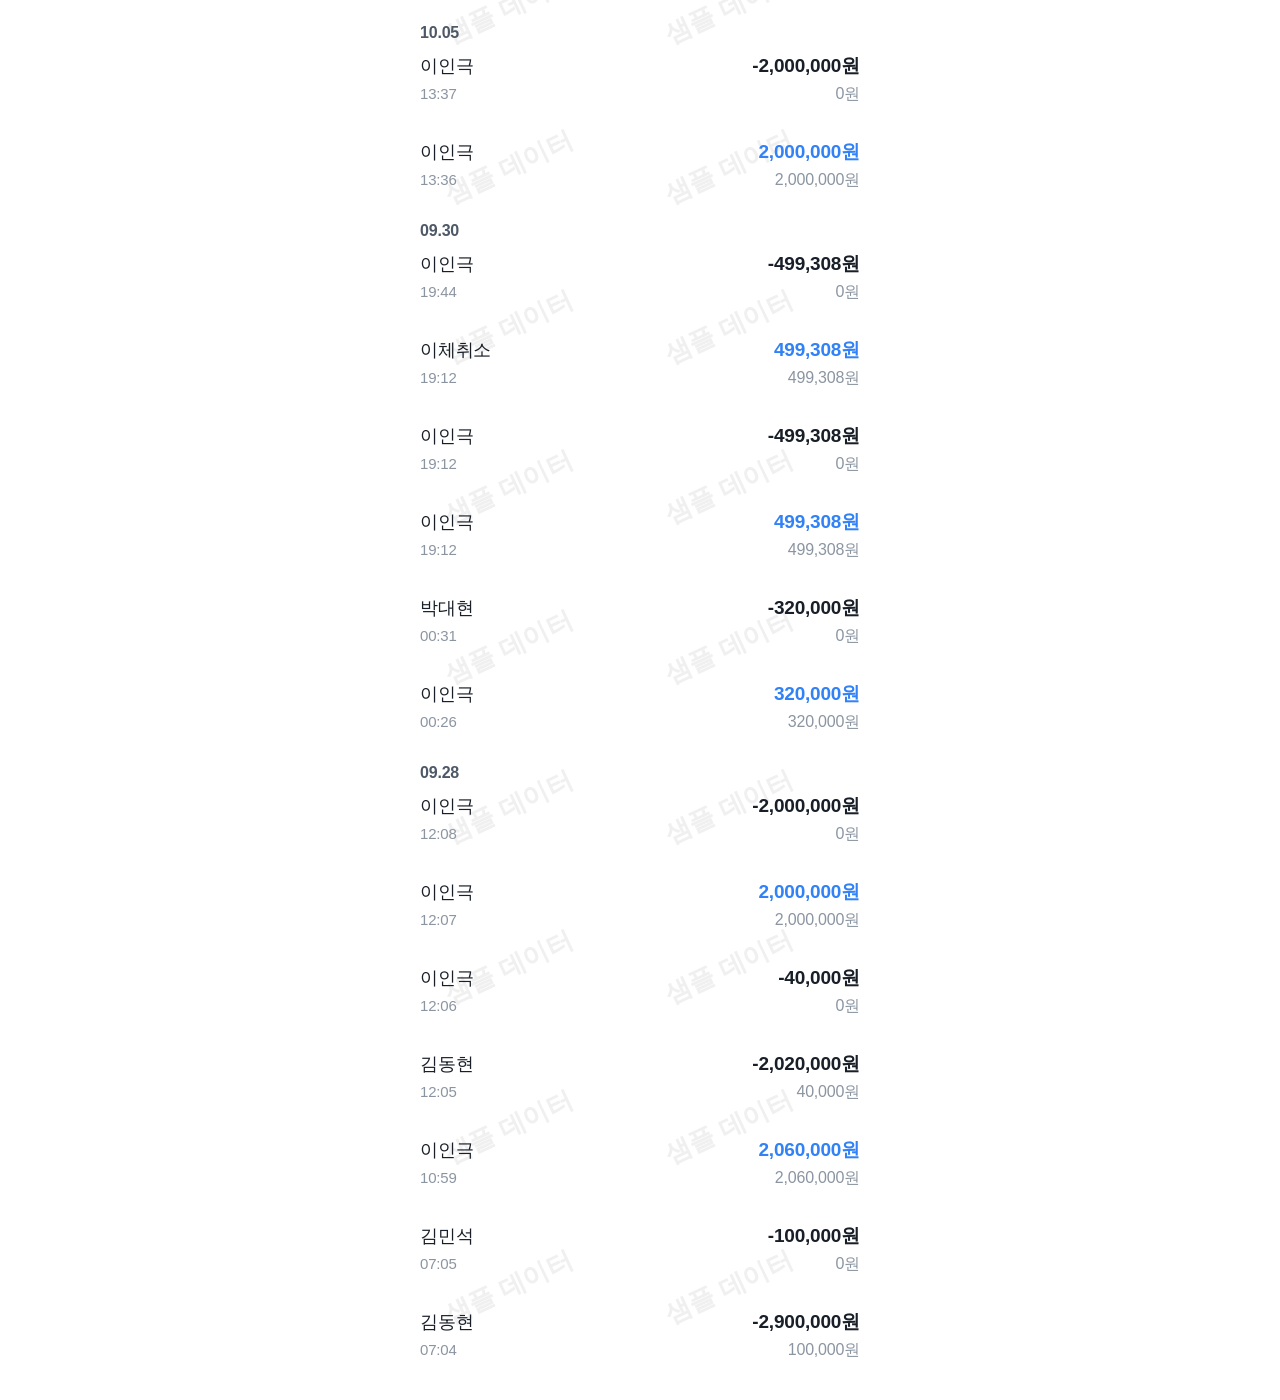
==== commit e289c0fd: "통장 화면 뒤로가기 아이콘을 화살표(←)로 변경 Co-Authored-By: Claude Opus 5.5 <noreply@anthropic.com> Claude-Session: h" ====
--- a/travel-account/index.html
+++ b/travel-account/index.html
@@ -37,7 +37,7 @@
   }
   .header h1 { font-size: 18px; font-weight: 700; color: #333d4b; }
   .back {
-    position: absolute; left: 16px; bottom: 8px;
+    position: absolute; left: 8px; bottom: 8px;
     width: 40px; height: 40px;
     display: flex; align-items: center; justify-content: center;
     background: none; border: 0; cursor: pointer;
@@ -74,8 +74,8 @@
 <div class="app">
   <header class="header">
     <button class="back" type="button" aria-label="뒤로가기" onclick="history.back()">
-      <svg width="14" height="24" viewBox="0 0 14 24" fill="none">
-        <path d="M12 2L2 12l10 10" stroke="#191f28" stroke-width="2.2" stroke-linecap="round" stroke-linejoin="round"/>
+      <svg width="24" height="24" viewBox="0 0 24 24" fill="none">
+        <path d="M21 12H3M11 4l-8 8 8 8" stroke="#191f28" stroke-width="2" stroke-linecap="round" stroke-linejoin="round"/>
       </svg>
     </button>
     <h1>이인극의 통장</h1>
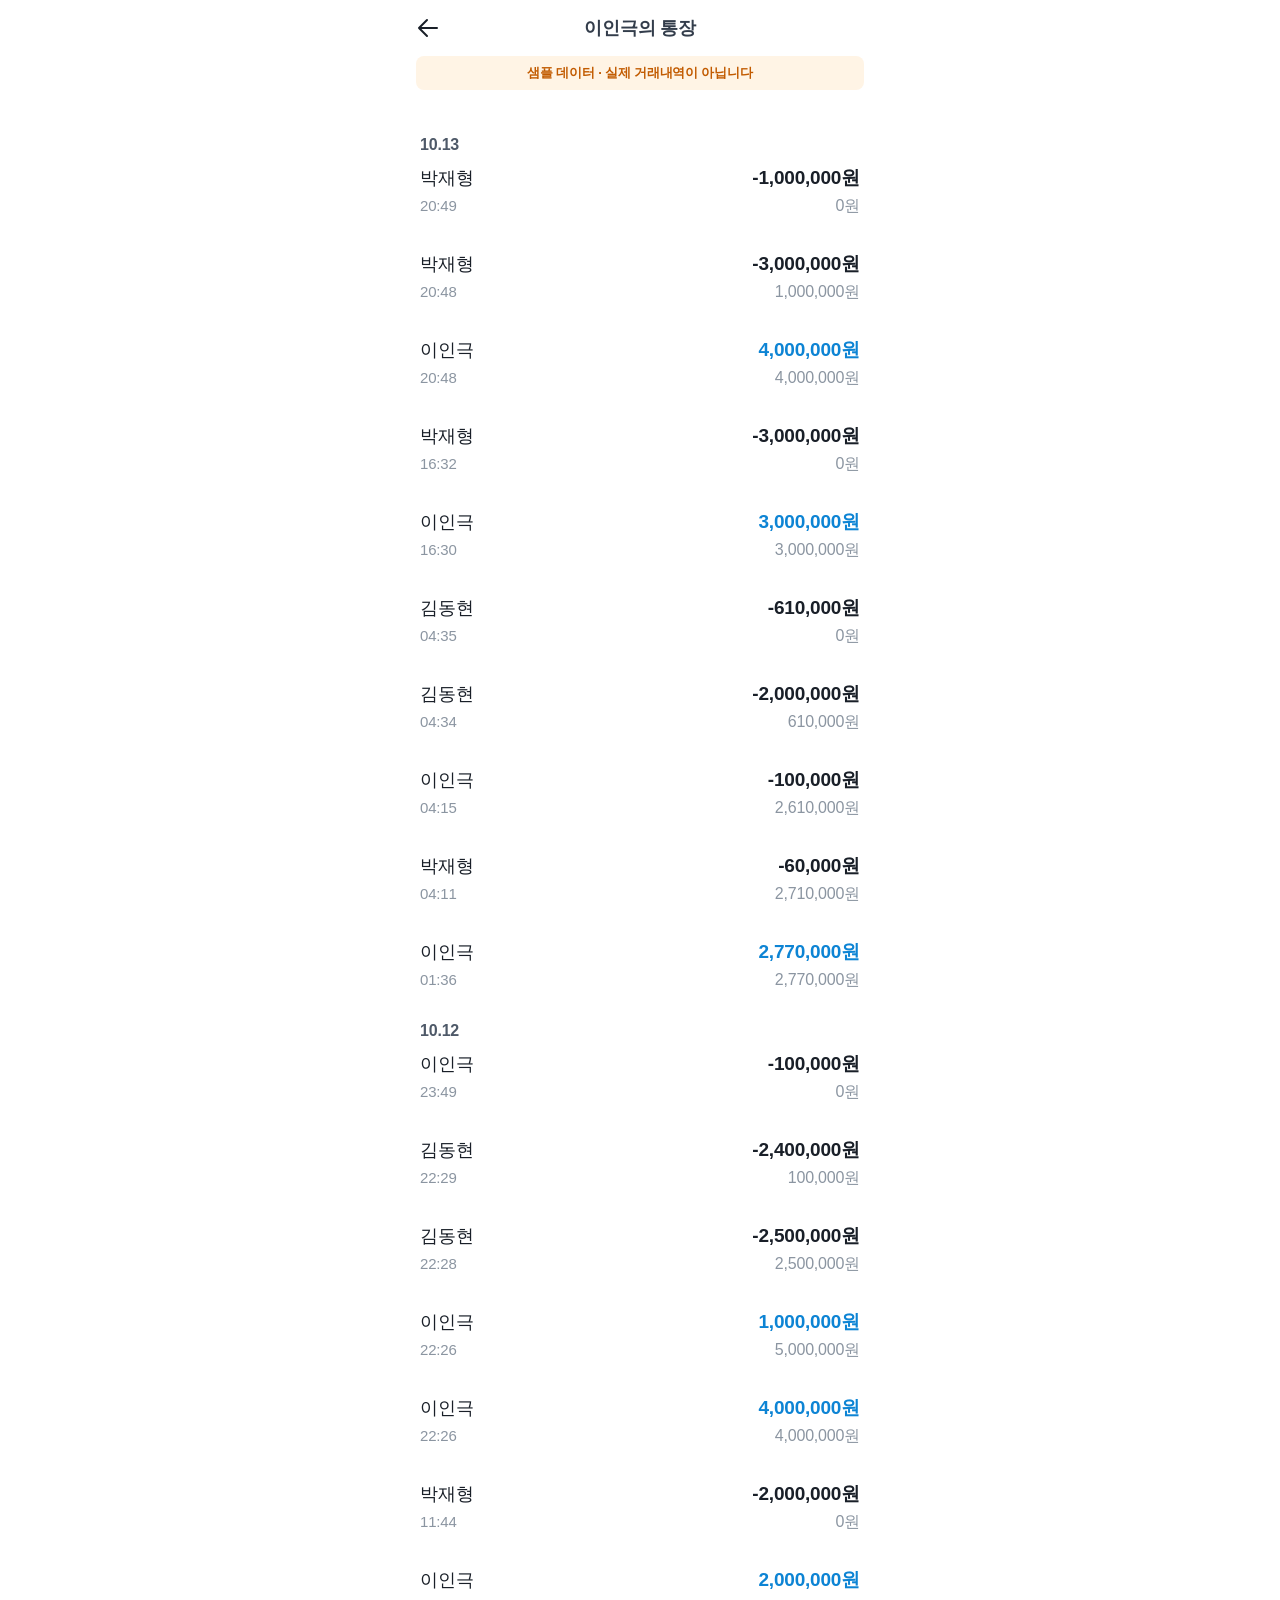
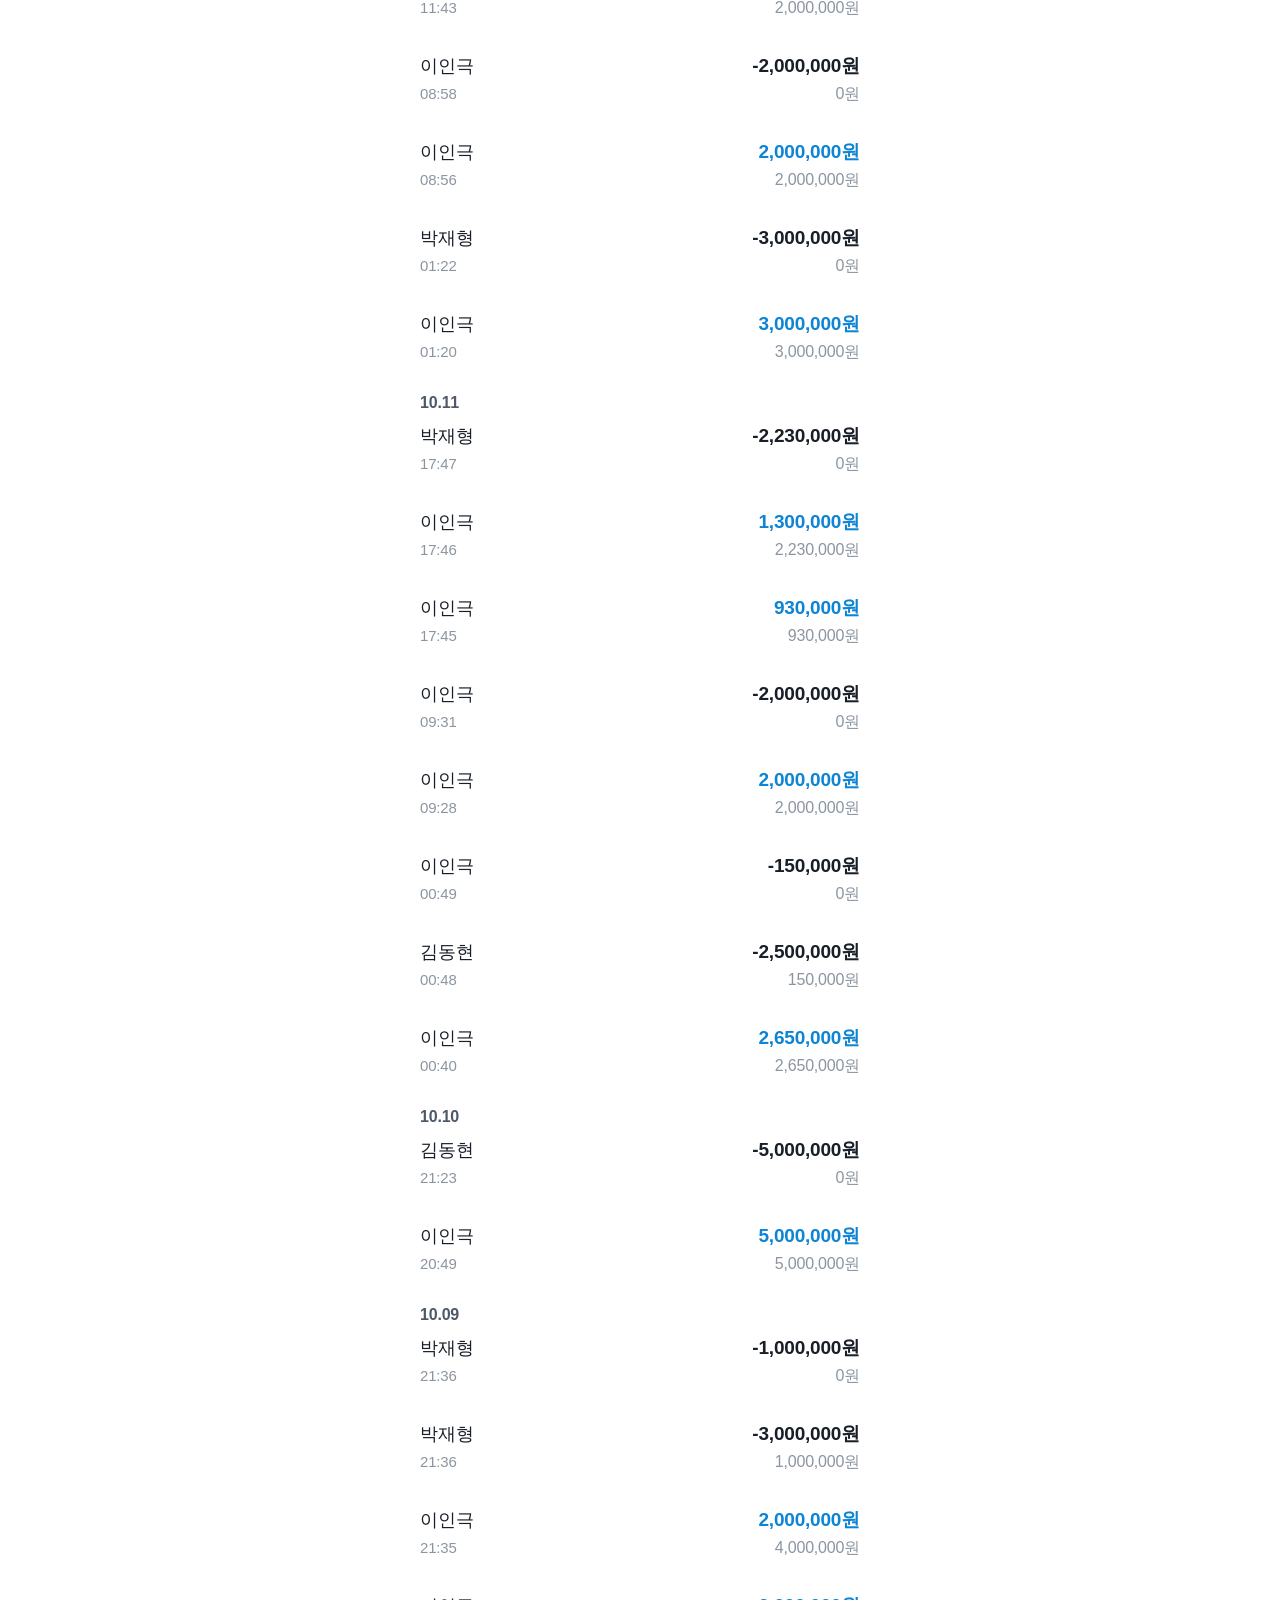
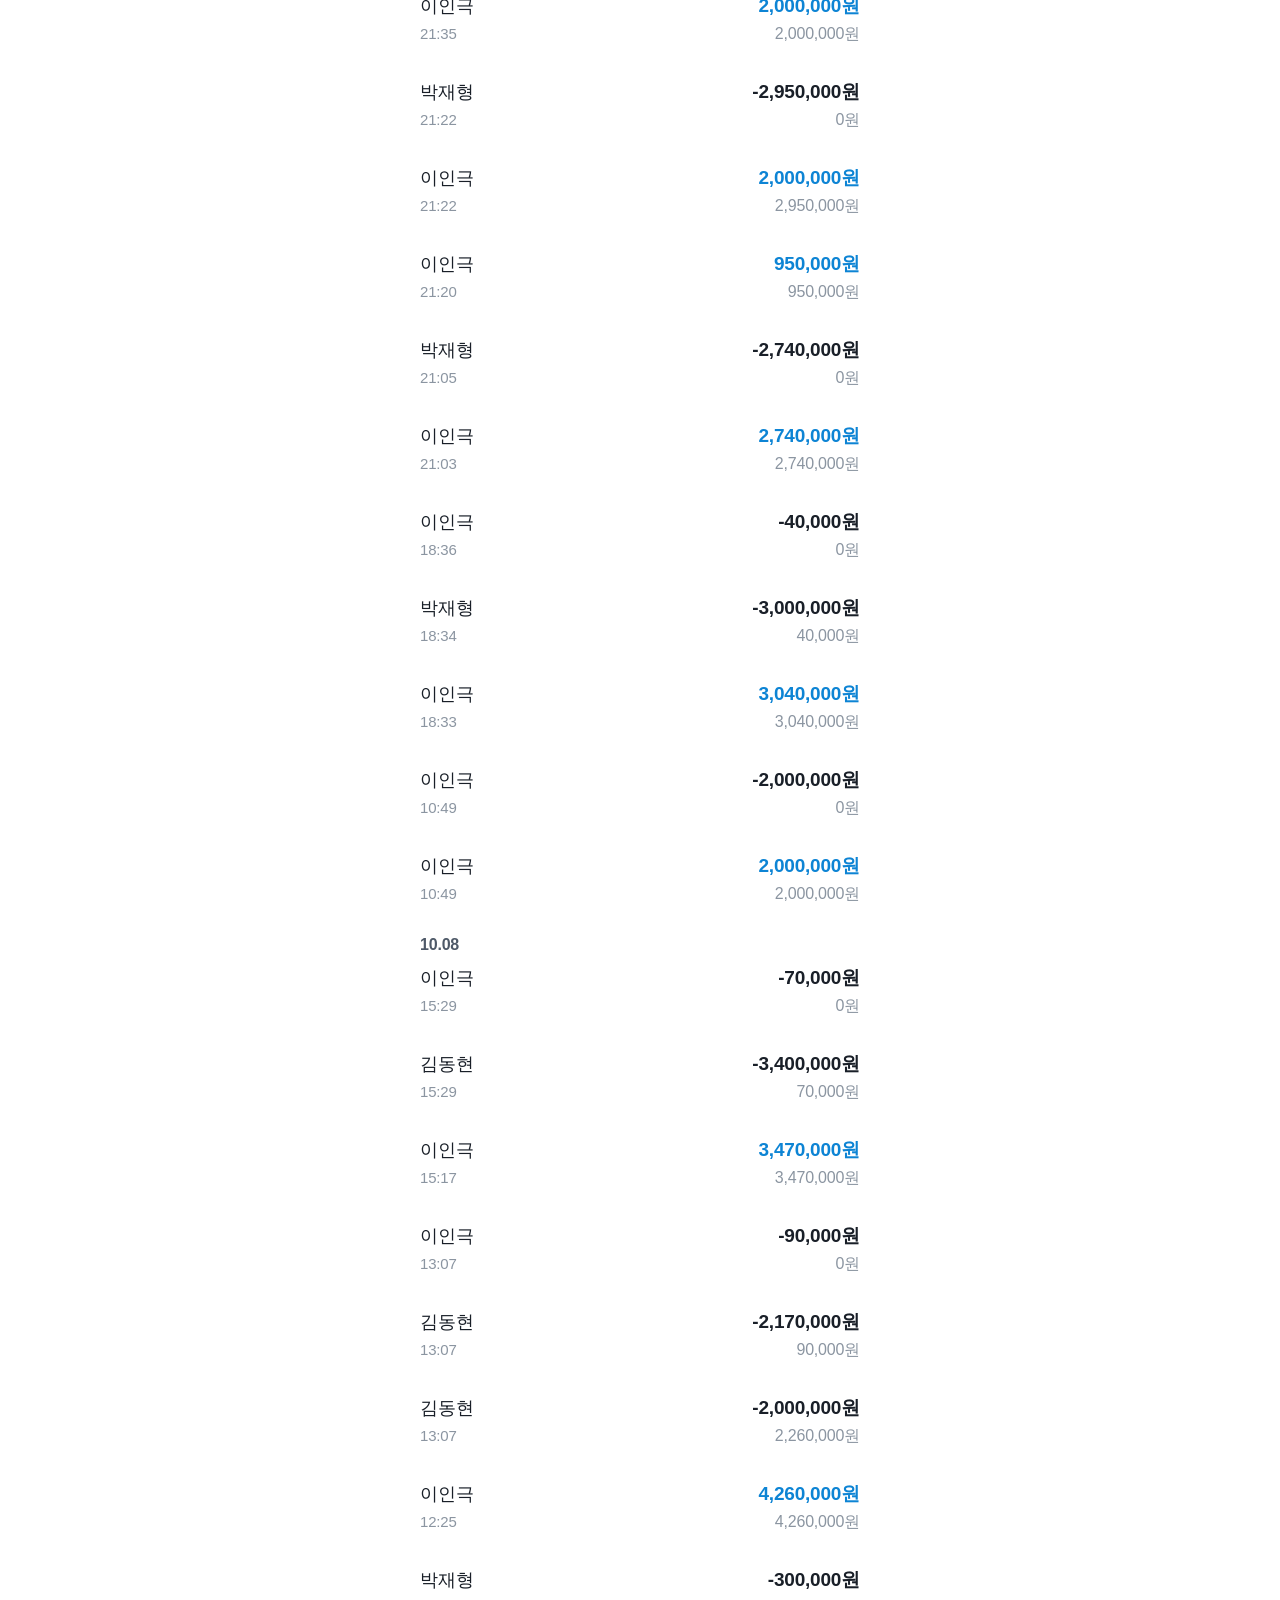
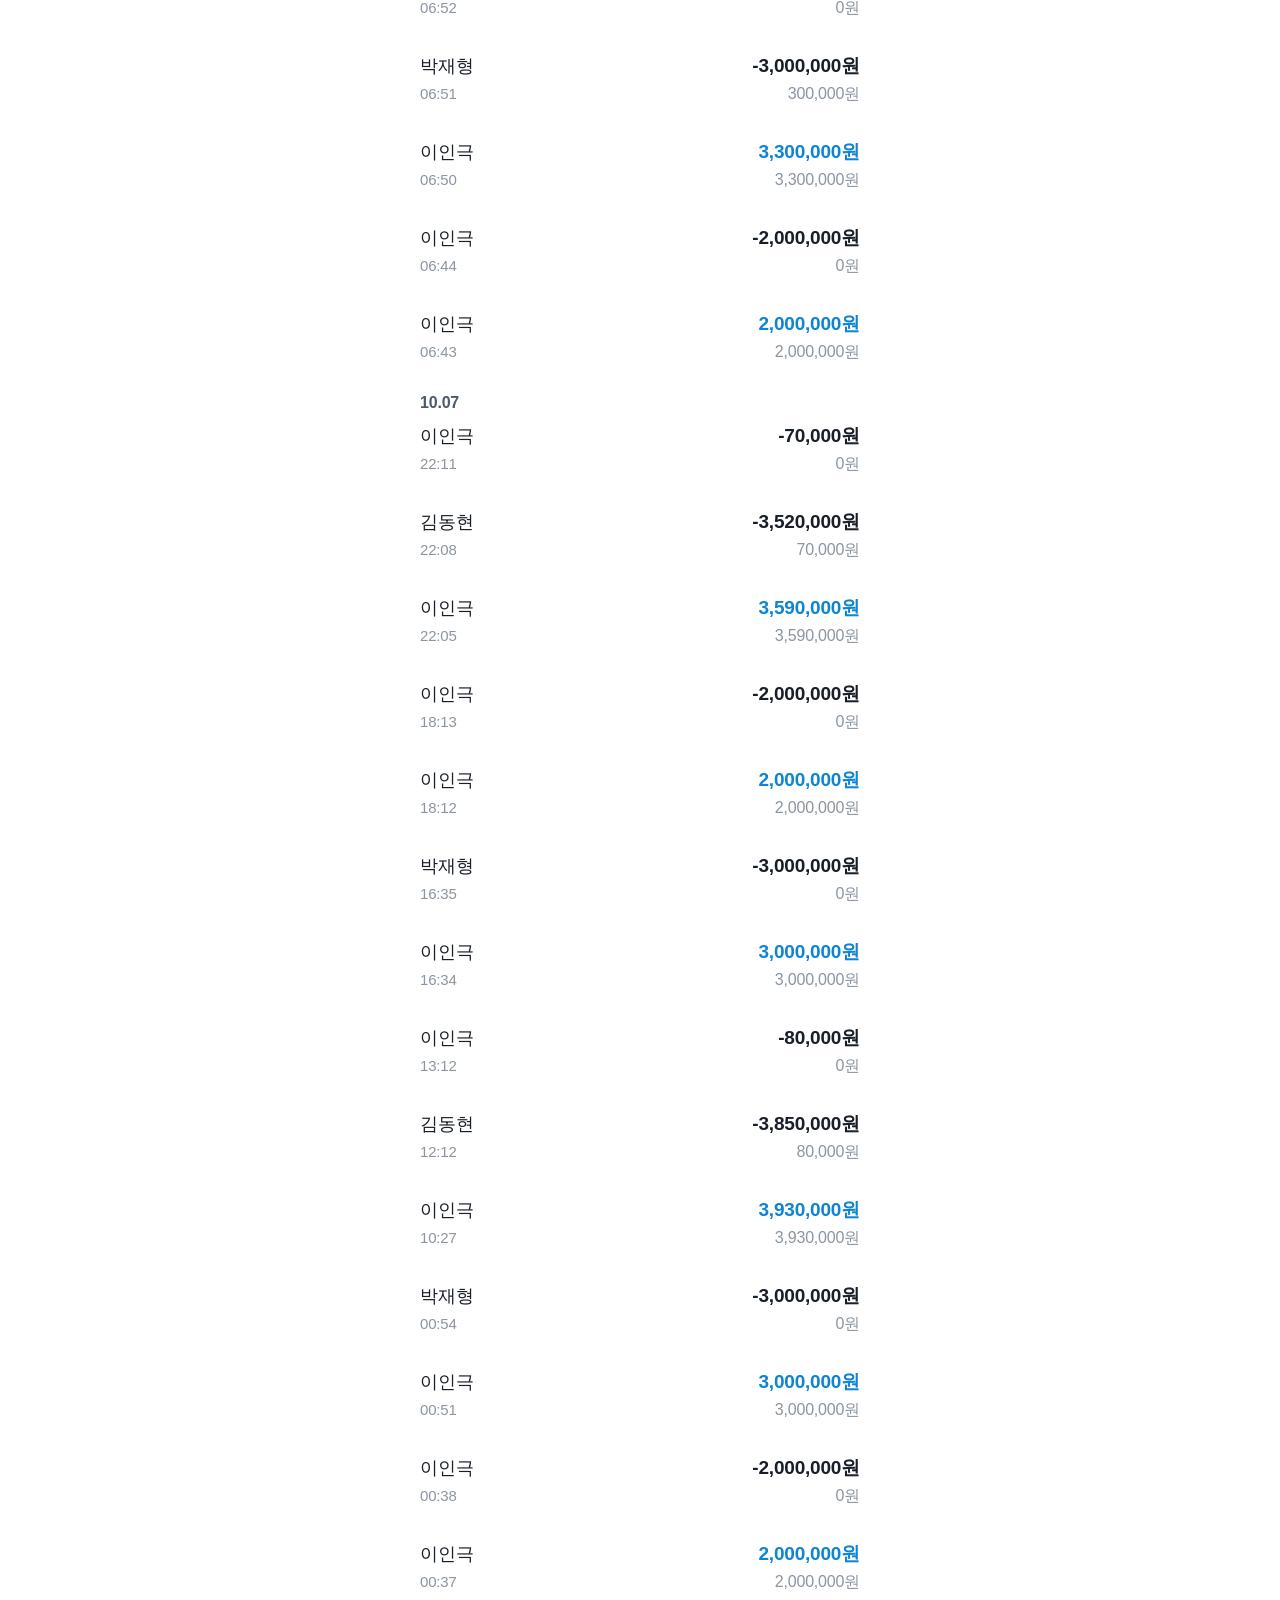
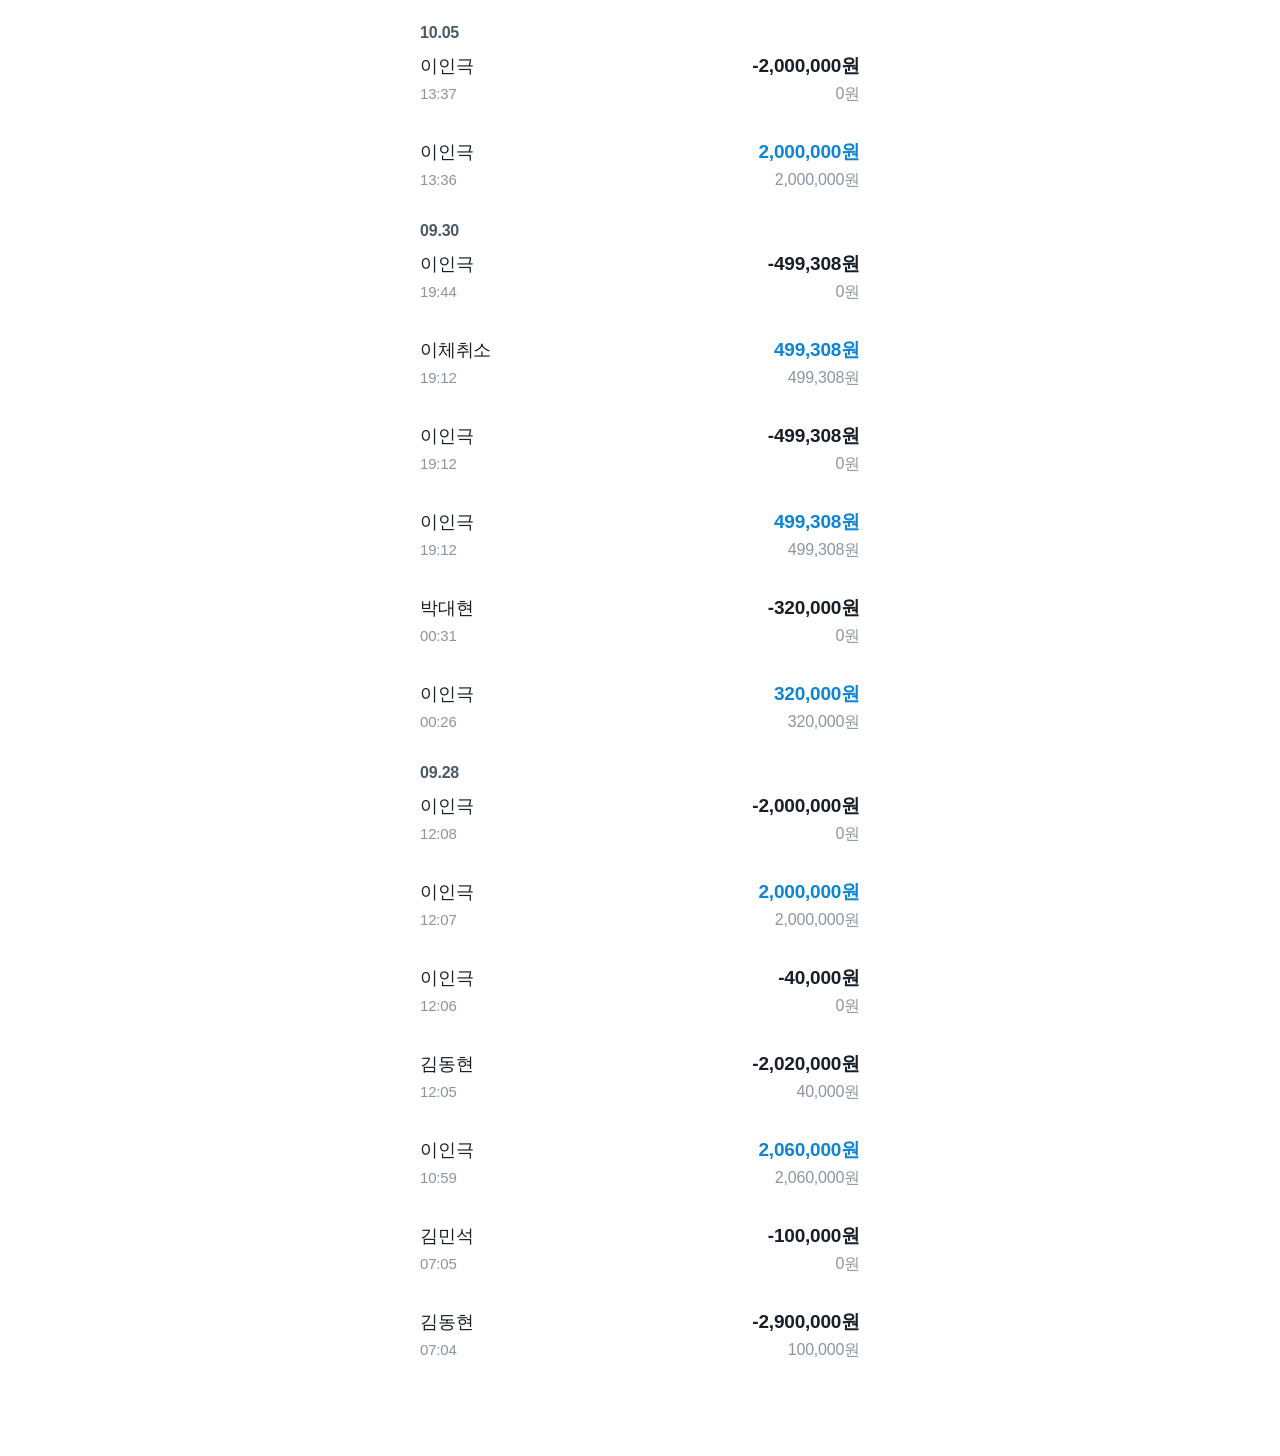
==== commit 7ae51ace: "통장 화면 워터마크 제거, 입금 색상 변경, 맨 위로 버튼 추가 - 목록 워터마크 제거 (상단 샘플 데이터 배너는 유지) - 배너 고정 영역 뒤로 목록이 비치지 않도록 배경 처리 " ====
--- a/travel-account/index.html
+++ b/travel-account/index.html
@@ -13,7 +13,7 @@
     --text-strong: #191f28;
     --text-date: #4e5968;
     --text-sub: #8b95a1;
-    --blue: #3182f6;
+    --blue: #0d84d4;
     --tag: #1b64da;
   }
   * { box-sizing: border-box; margin: 0; padding: 0; }
@@ -43,17 +43,17 @@
     background: none; border: 0; cursor: pointer;
   }
 
-  /* 샘플 데이터 표시: 헤더 아래 고정 배너 + 목록 전체 워터마크 (실제 거래내역으로 오인 방지) */
+  /* 샘플 데이터 표시: 헤더 아래 고정 배너 (실제 거래내역으로 오인 방지) */
+  .sample-wrap {
+    position: sticky; top: calc(56px + env(safe-area-inset-top)); z-index: 9;
+    padding: 0 16px 8px; background: var(--bg);
+  }
   .sample-banner {
-    position: sticky; top: calc(56px + env(safe-area-inset-top)); z-index: 9;
-    margin: 0 16px; padding: 8px 12px; border-radius: 8px;
+    padding: 8px 12px; border-radius: 8px;
     background: #fff4e5; color: #c25b00;
     font-size: 13px; font-weight: 600; text-align: center;
   }
-  .list {
-    background-image: url("data:image/svg+xml,%3Csvg xmlns='http://www.w3.org/2000/svg' width='220' height='160'%3E%3Ctext x='110' y='85' text-anchor='middle' transform='rotate(-25 110 80)' font-family='sans-serif' font-size='26' font-weight='700' fill='%23000' fill-opacity='0.06'%3E샘플 데이터%3C/text%3E%3C/svg%3E");
-  }
-  .list { padding: 46px 20px 40px; }
+  .list { padding: 38px 20px 96px; }
   .group + .group { margin-top: 32px; }
   .date { font-size: 16px; font-weight: 700; color: var(--text-date); margin-bottom: 12px; }
 
@@ -68,6 +68,18 @@
   .amount { font-size: 19px; font-weight: 700; line-height: 24px; color: var(--text-strong); }
   .amount.in { color: var(--blue); }
   .balance { font-size: 16px; color: var(--text-sub); line-height: 20px; }
+
+  /* 맨 위로 플로팅 버튼: 일정 이상 스크롤했을 때만 노출 */
+  .to-top {
+    position: fixed; left: 50%; bottom: calc(24px + env(safe-area-inset-bottom));
+    transform: translate(-50%, 16px); opacity: 0; pointer-events: none;
+    display: flex; align-items: center; gap: 6px;
+    padding: 12px 18px; border: 0; border-radius: 999px;
+    background: #fff; color: #191f28; font: inherit; font-size: 15px;
+    box-shadow: 0 2px 12px rgba(0, 0, 0, 0.12);
+    transition: opacity .2s, transform .2s; cursor: pointer;
+  }
+  .to-top.show { opacity: 1; transform: translate(-50%, 0); pointer-events: auto; }
 </style>
 </head>
 <body>
@@ -80,8 +92,14 @@
     </button>
     <h1>이인극의 통장</h1>
   </header>
-  <div class="sample-banner">샘플 데이터 · 실제 거래내역이 아닙니다</div>
+  <div class="sample-wrap"><div class="sample-banner">샘플 데이터 · 실제 거래내역이 아닙니다</div></div>
   <main class="list" id="list"></main>
+  <button class="to-top" id="toTop" type="button">
+    <svg width="18" height="18" viewBox="0 0 24 24" fill="none">
+      <path d="M12 21V3M4 11l8-8 8 8" stroke="#191f28" stroke-width="2" stroke-linecap="round" stroke-linejoin="round"/>
+    </svg>
+    맨 위로
+  </button>
 </div>
 
 <script>
@@ -201,6 +219,13 @@
           </div>
         </div>`).join('')}
     </section>`).join('');
+
+  // 맨 위로 버튼 노출/동작
+  const toTop = document.getElementById('toTop');
+  const onScroll = () => toTop.classList.toggle('show', window.scrollY > 300);
+  window.addEventListener('scroll', onScroll, { passive: true });
+  toTop.addEventListener('click', () => window.scrollTo({ top: 0, behavior: 'smooth' }));
+  onScroll();
 </script>
 </body>
 </html>
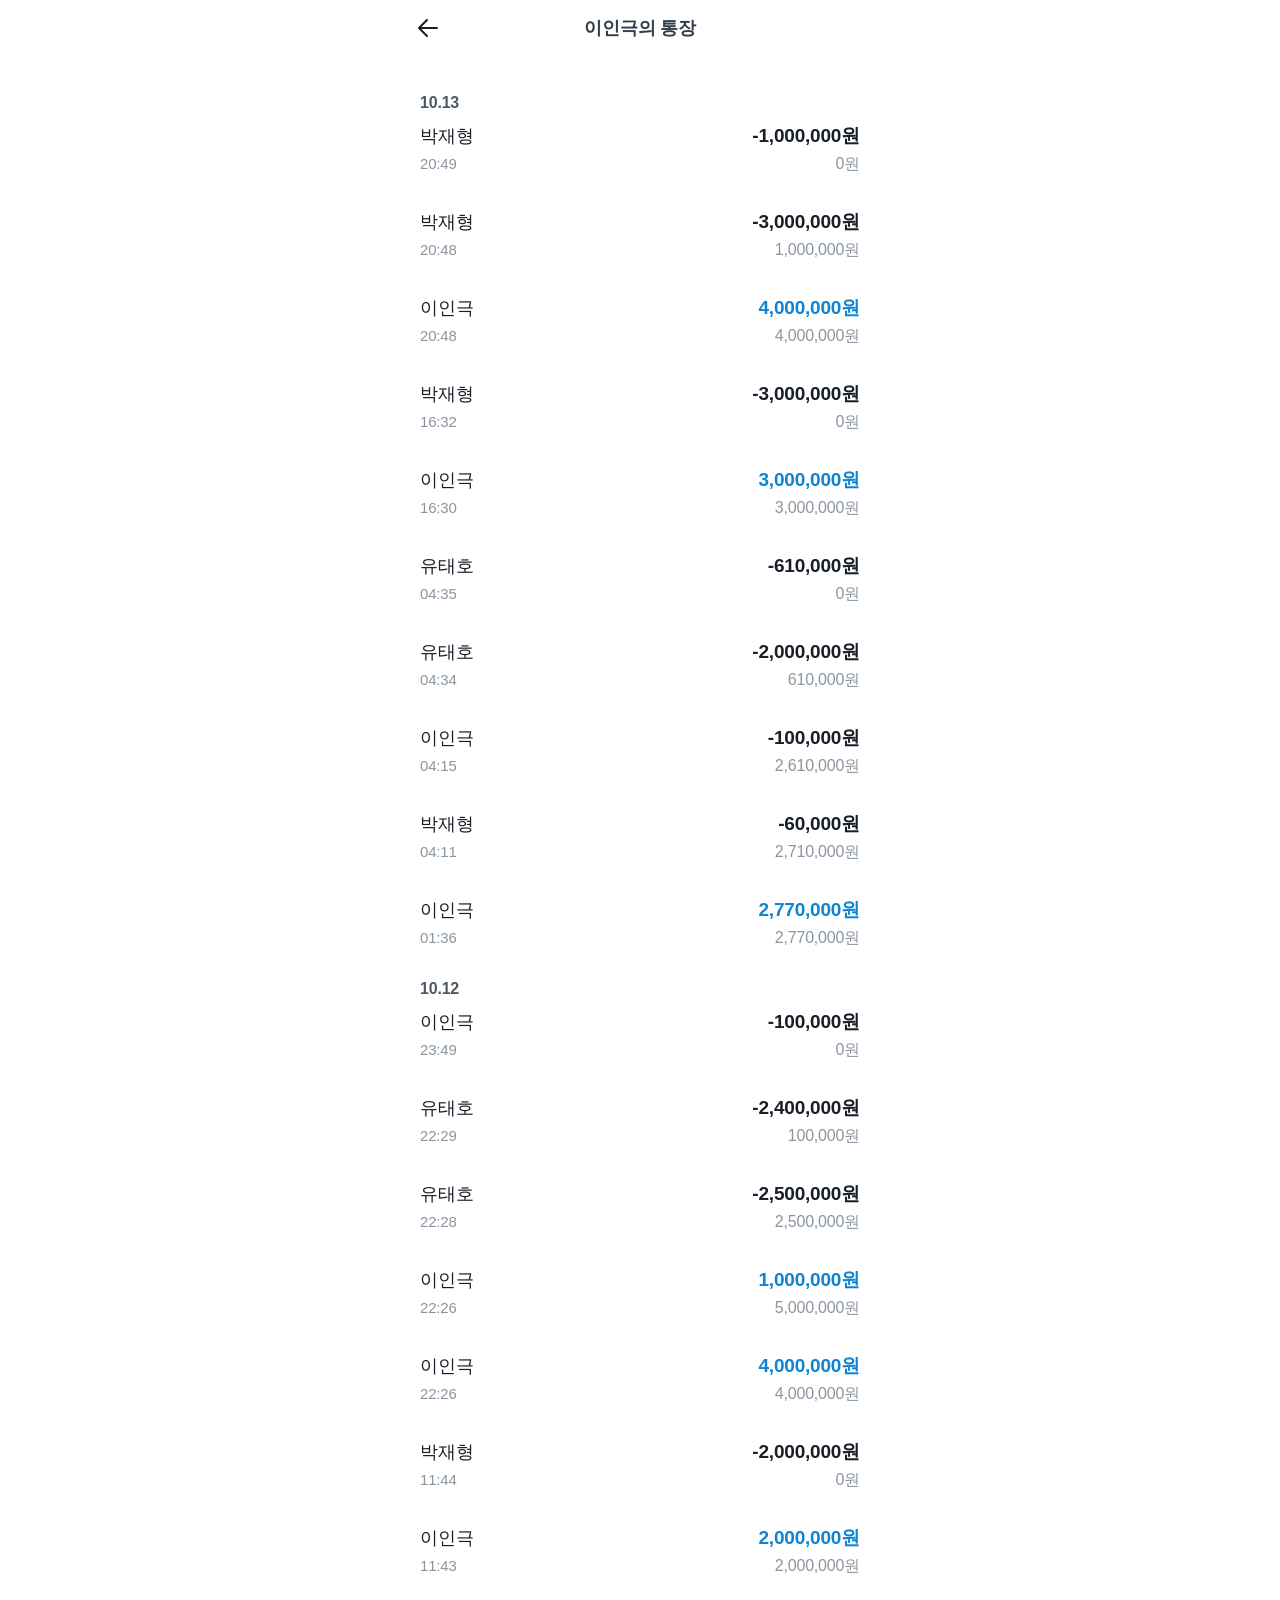
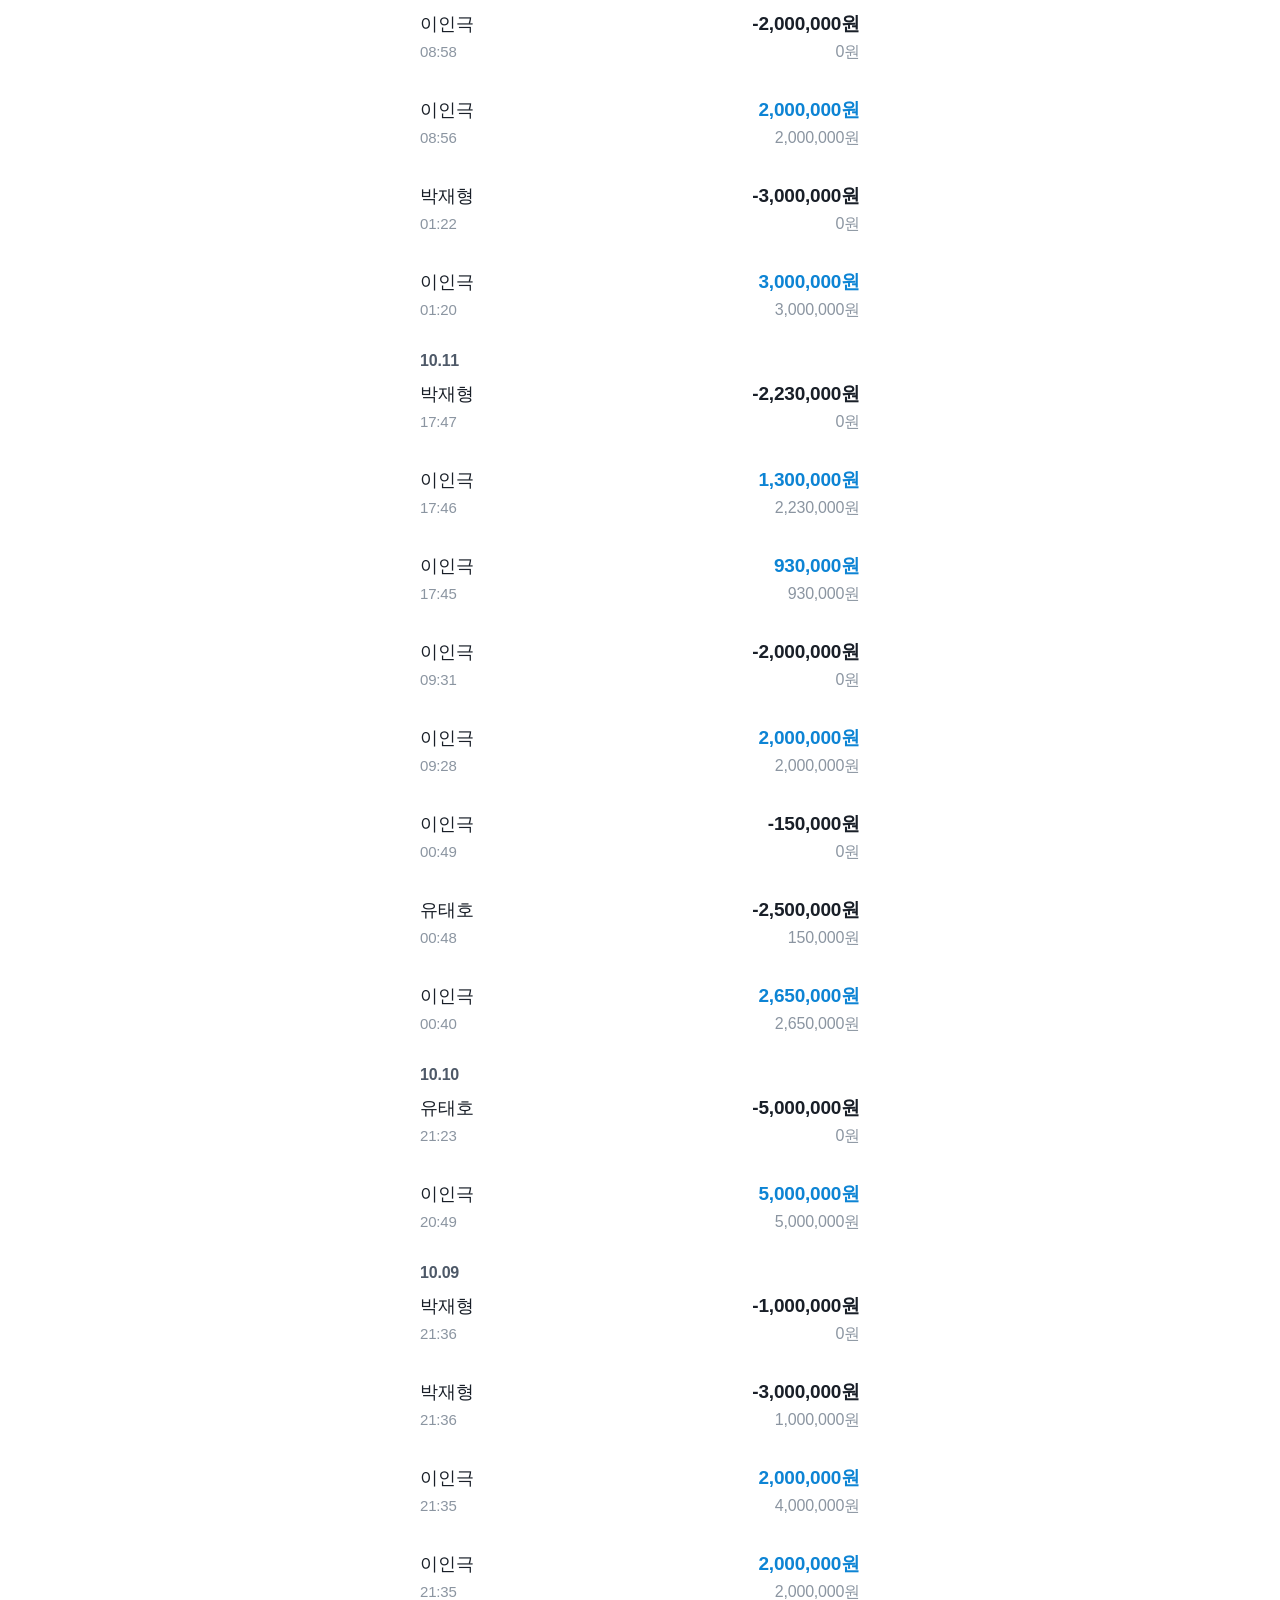
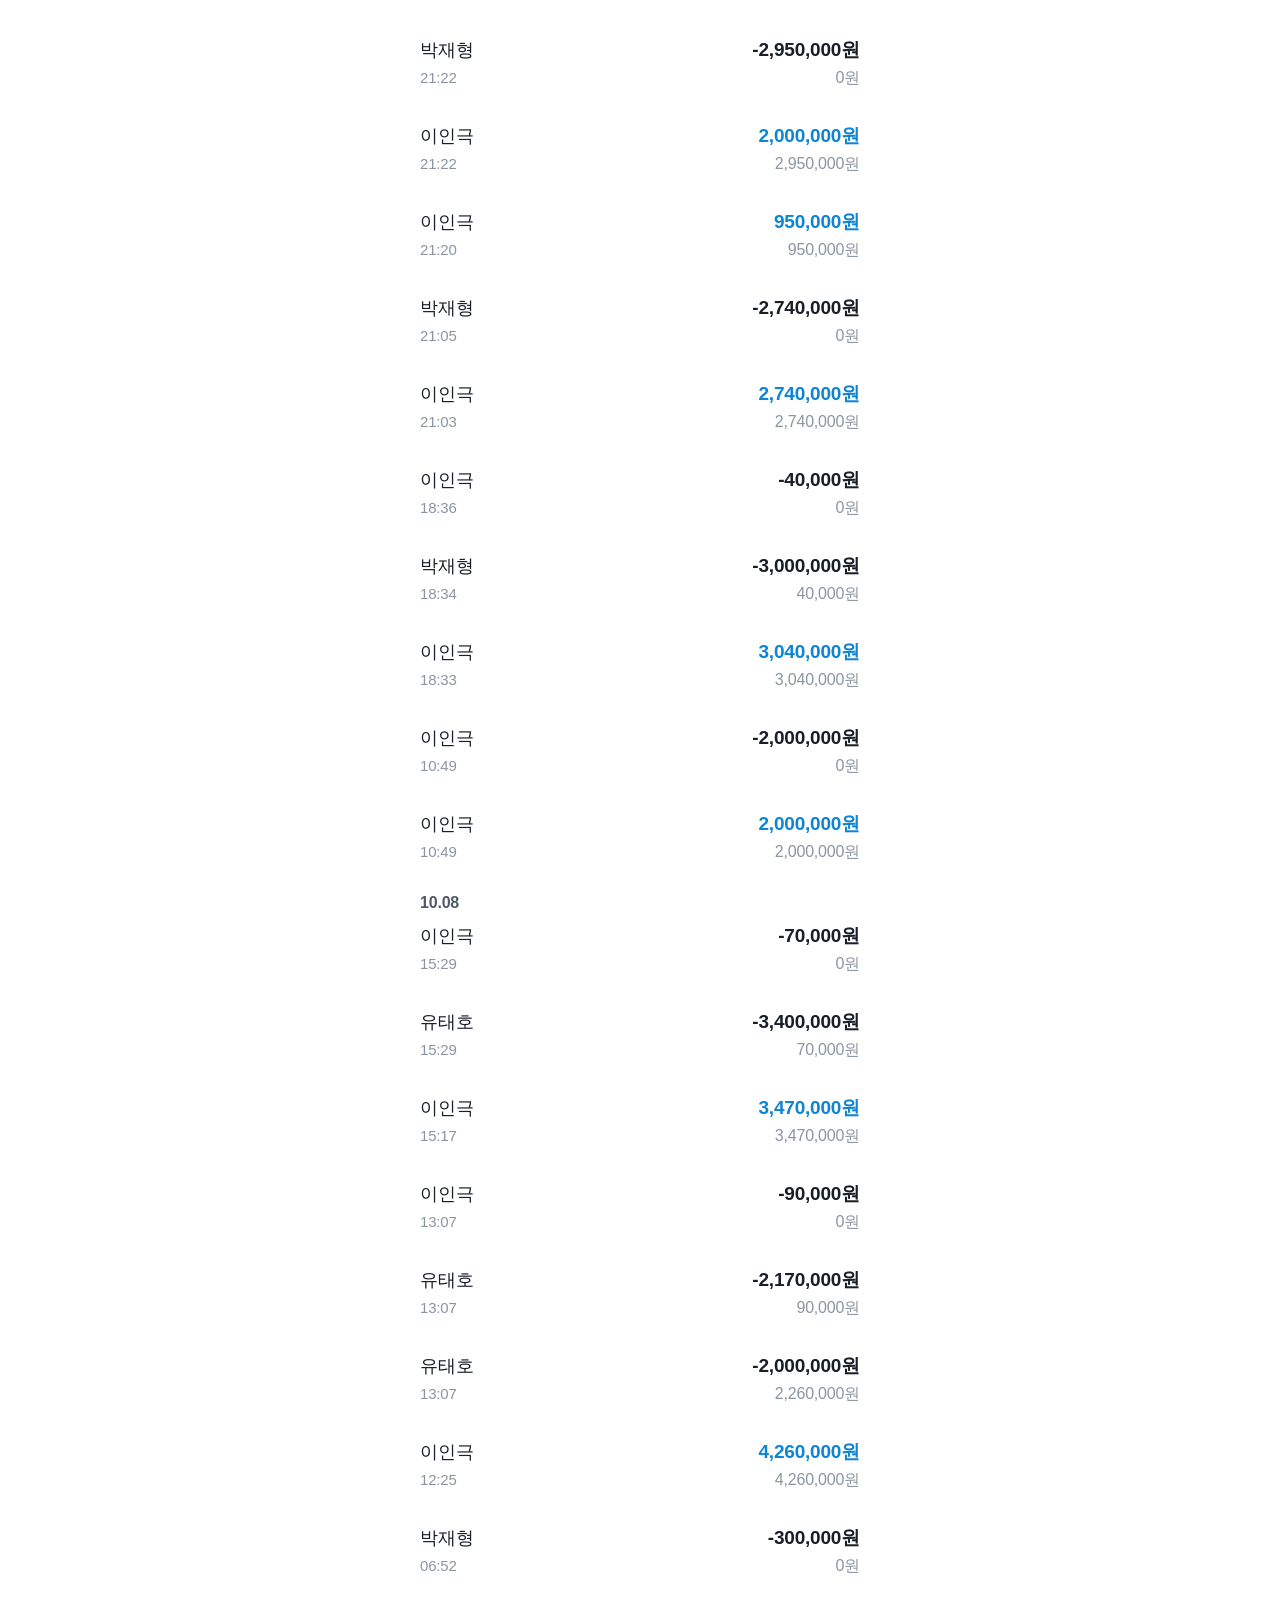
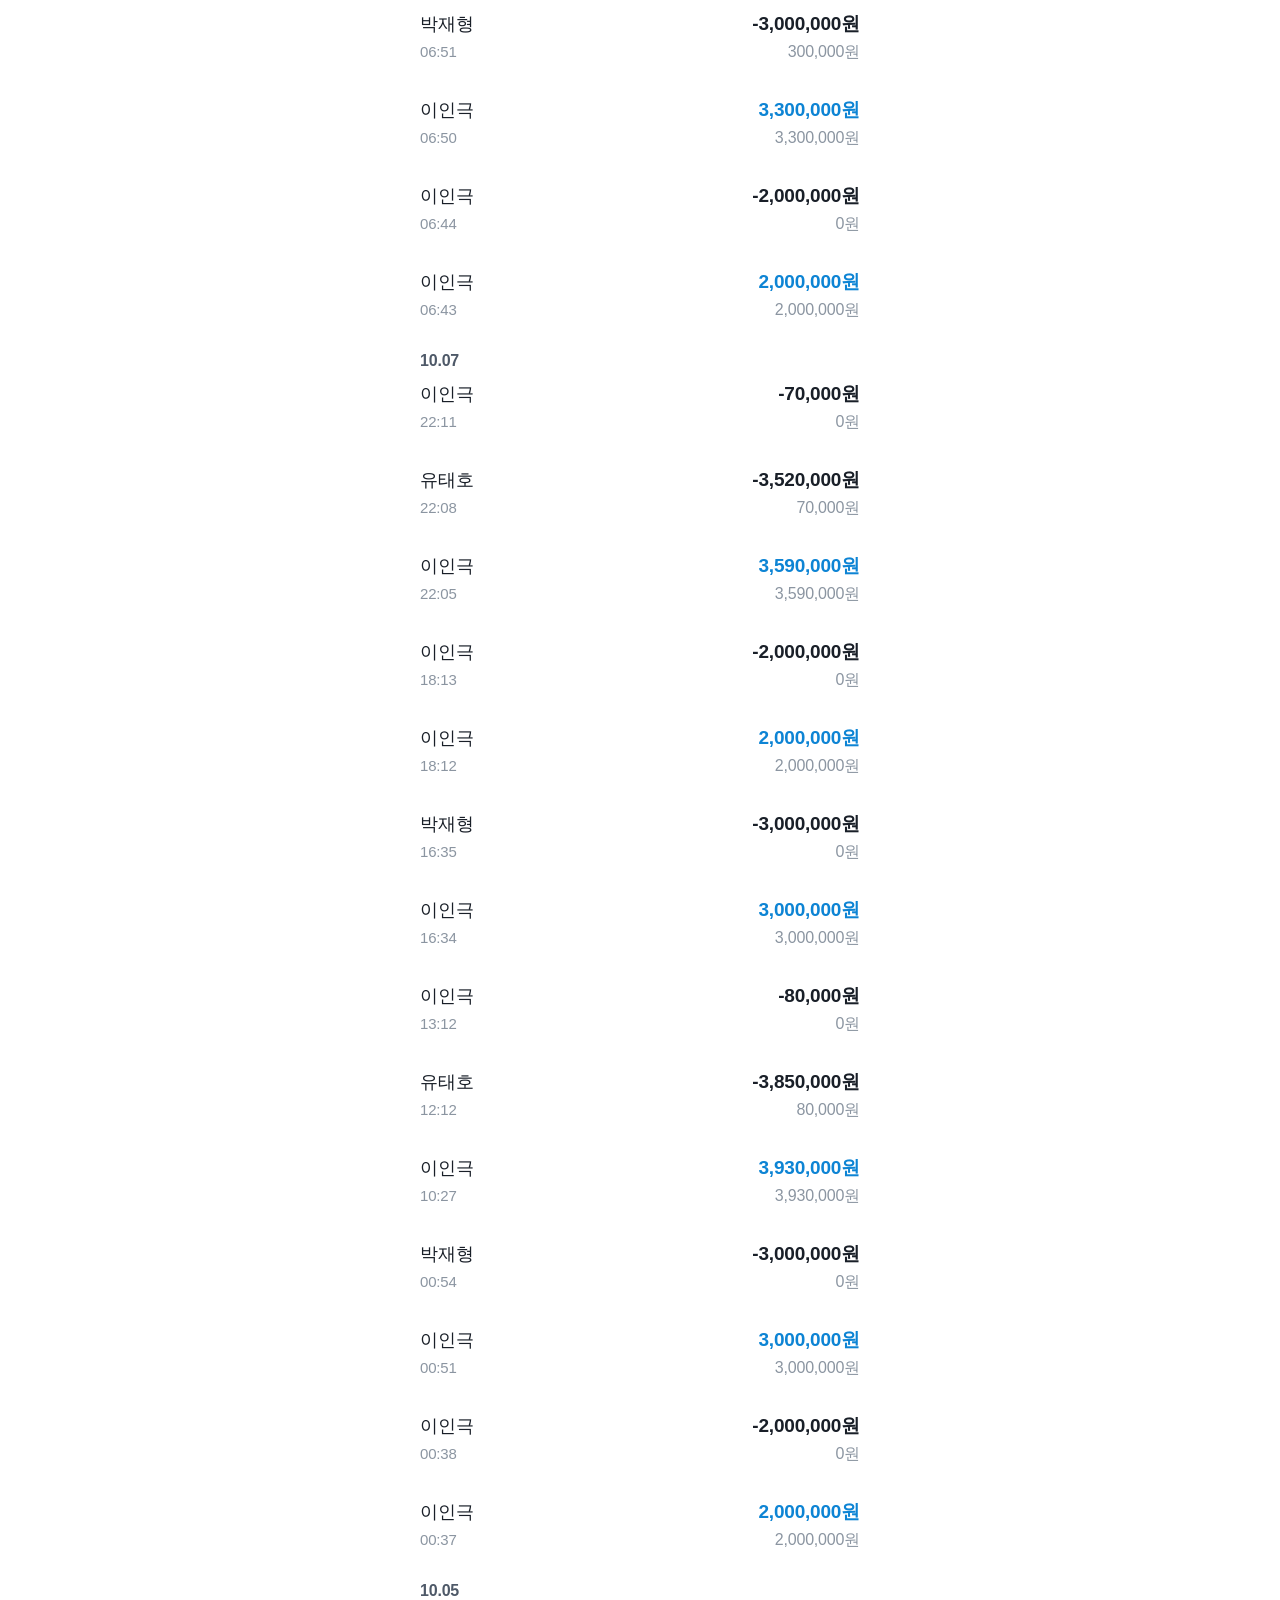
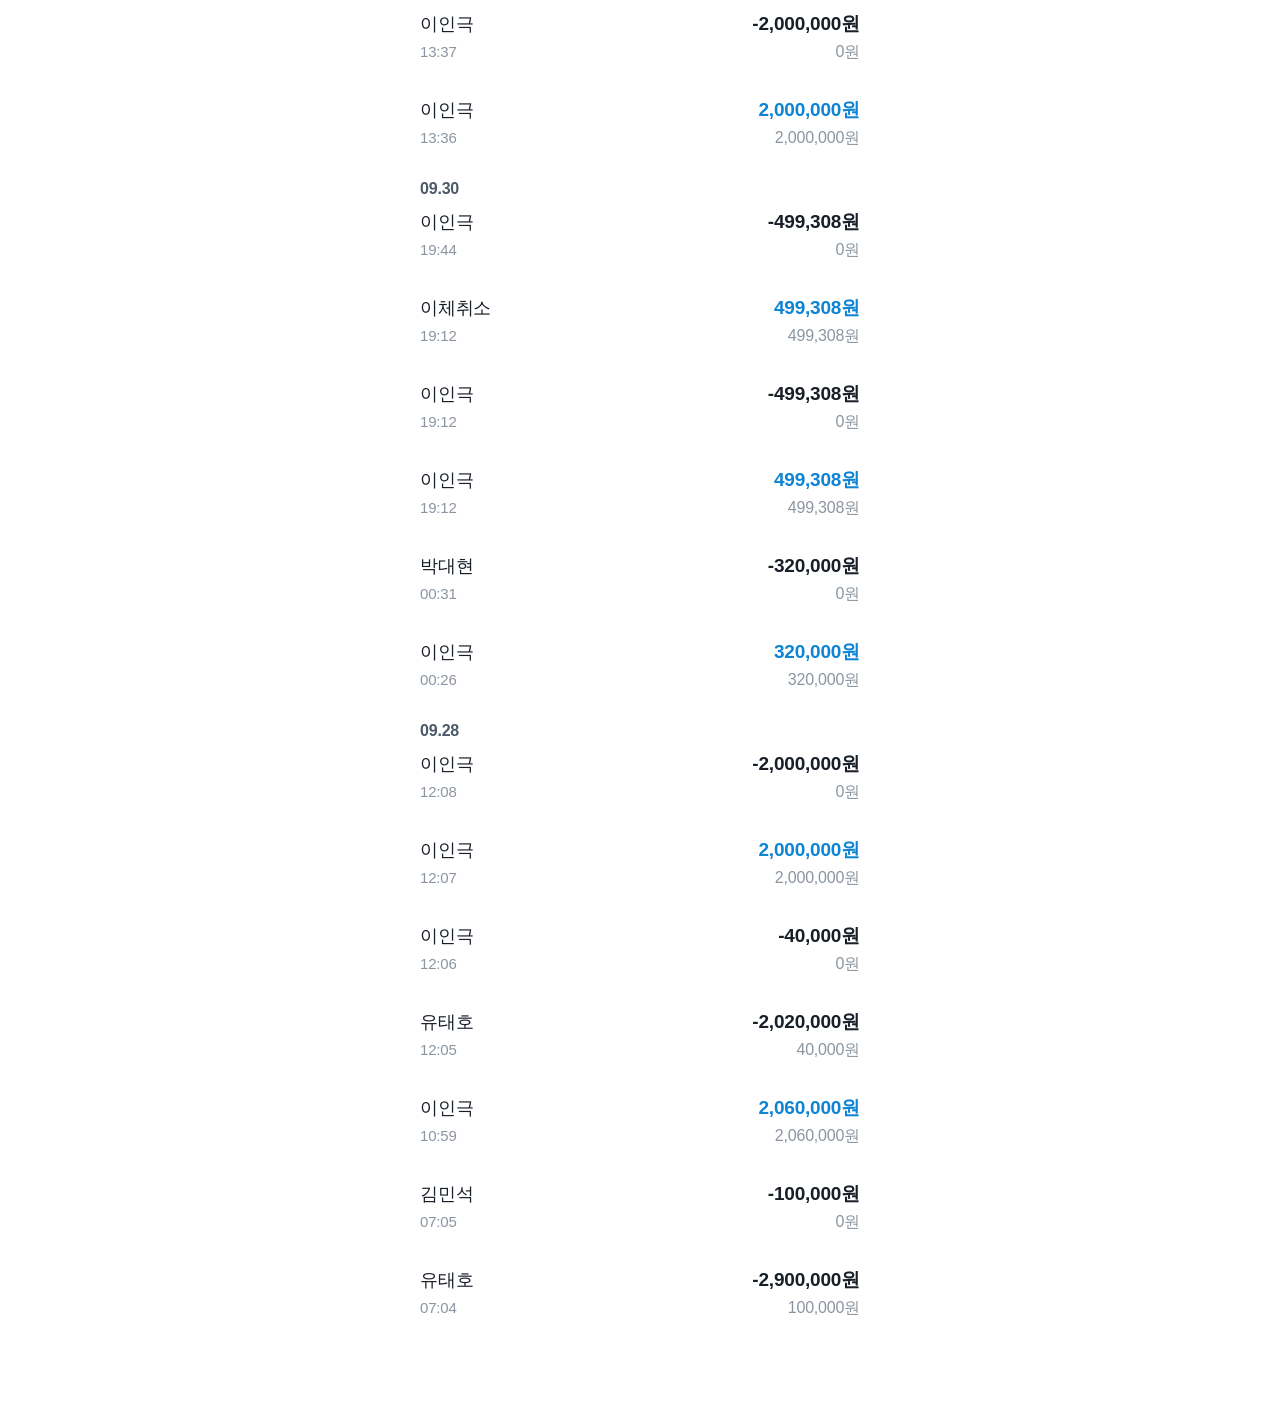
==== commit 8b30c9fd: "통장 화면 이름을 유태호로 되돌리고 샘플 배너 제거 Co-Authored-By: Claude Opus 5.5 <noreply@anthropic.com> Claude-Session:" ====
--- a/travel-account/index.html
+++ b/travel-account/index.html
@@ -92,7 +92,6 @@
     </button>
     <h1>이인극의 통장</h1>
   </header>
-  <div class="sample-wrap"><div class="sample-banner">샘플 데이터 · 실제 거래내역이 아닙니다</div></div>
   <main class="list" id="list"></main>
   <button class="to-top" id="toTop" type="button">
     <svg width="18" height="18" viewBox="0 0 24 24" fill="none">
@@ -110,14 +109,14 @@
     { date: '10.13', time: '20:48', name: '이인극', amount: 4000000, balance: 4000000 },
     { date: '10.13', time: '16:32', name: '박재형', amount: -3000000, balance: 0 },
     { date: '10.13', time: '16:30', name: '이인극', amount: 3000000, balance: 3000000 },
-    { date: '10.13', time: '04:35', name: '김동현', amount: -610000, balance: 0 },
-    { date: '10.13', time: '04:34', name: '김동현', amount: -2000000, balance: 610000 },
+    { date: '10.13', time: '04:35', name: '유태호', amount: -610000, balance: 0 },
+    { date: '10.13', time: '04:34', name: '유태호', amount: -2000000, balance: 610000 },
     { date: '10.13', time: '04:15', name: '이인극', amount: -100000, balance: 2610000 },
     { date: '10.13', time: '04:11', name: '박재형', amount: -60000, balance: 2710000 },
     { date: '10.13', time: '01:36', name: '이인극', amount: 2770000, balance: 2770000 },
     { date: '10.12', time: '23:49', name: '이인극', amount: -100000, balance: 0 },
-    { date: '10.12', time: '22:29', name: '김동현', amount: -2400000, balance: 100000 },
-    { date: '10.12', time: '22:28', name: '김동현', amount: -2500000, balance: 2500000 },
+    { date: '10.12', time: '22:29', name: '유태호', amount: -2400000, balance: 100000 },
+    { date: '10.12', time: '22:28', name: '유태호', amount: -2500000, balance: 2500000 },
     { date: '10.12', time: '22:26', name: '이인극', amount: 1000000, balance: 5000000 },
     { date: '10.12', time: '22:26', name: '이인극', amount: 4000000, balance: 4000000 },
     { date: '10.12', time: '11:44', name: '박재형', amount: -2000000, balance: 0 },
@@ -132,9 +131,9 @@
     { date: '10.11', time: '09:31', name: '이인극', amount: -2000000, balance: 0 },
     { date: '10.11', time: '09:28', name: '이인극', amount: 2000000, balance: 2000000 },
     { date: '10.11', time: '00:49', name: '이인극', amount: -150000, balance: 0 },
-    { date: '10.11', time: '00:48', name: '김동현', amount: -2500000, balance: 150000 },
+    { date: '10.11', time: '00:48', name: '유태호', amount: -2500000, balance: 150000 },
     { date: '10.11', time: '00:40', name: '이인극', amount: 2650000, balance: 2650000 },
-    { date: '10.10', time: '21:23', name: '김동현', amount: -5000000, balance: 0 },
+    { date: '10.10', time: '21:23', name: '유태호', amount: -5000000, balance: 0 },
     { date: '10.10', time: '20:49', name: '이인극', amount: 5000000, balance: 5000000 },
     { date: '10.09', time: '21:36', name: '박재형', amount: -1000000, balance: 0 },
     { date: '10.09', time: '21:36', name: '박재형', amount: -3000000, balance: 1000000 },
@@ -151,11 +150,11 @@
     { date: '10.09', time: '10:49', name: '이인극', amount: -2000000, balance: 0 },
     { date: '10.09', time: '10:49', name: '이인극', amount: 2000000, balance: 2000000 },
     { date: '10.08', time: '15:29', name: '이인극', amount: -70000, balance: 0 },
-    { date: '10.08', time: '15:29', name: '김동현', amount: -3400000, balance: 70000 },
+    { date: '10.08', time: '15:29', name: '유태호', amount: -3400000, balance: 70000 },
     { date: '10.08', time: '15:17', name: '이인극', amount: 3470000, balance: 3470000 },
     { date: '10.08', time: '13:07', name: '이인극', amount: -90000, balance: 0 },
-    { date: '10.08', time: '13:07', name: '김동현', amount: -2170000, balance: 90000 },
-    { date: '10.08', time: '13:07', name: '김동현', amount: -2000000, balance: 2260000 },
+    { date: '10.08', time: '13:07', name: '유태호', amount: -2170000, balance: 90000 },
+    { date: '10.08', time: '13:07', name: '유태호', amount: -2000000, balance: 2260000 },
     { date: '10.08', time: '12:25', name: '이인극', amount: 4260000, balance: 4260000 },
     { date: '10.08', time: '06:52', name: '박재형', amount: -300000, balance: 0 },
     { date: '10.08', time: '06:51', name: '박재형', amount: -3000000, balance: 300000 },
@@ -163,14 +162,14 @@
     { date: '10.08', time: '06:44', name: '이인극', amount: -2000000, balance: 0 },
     { date: '10.08', time: '06:43', name: '이인극', amount: 2000000, balance: 2000000 },
     { date: '10.07', time: '22:11', name: '이인극', amount: -70000, balance: 0 },
-    { date: '10.07', time: '22:08', name: '김동현', amount: -3520000, balance: 70000 },
+    { date: '10.07', time: '22:08', name: '유태호', amount: -3520000, balance: 70000 },
     { date: '10.07', time: '22:05', name: '이인극', amount: 3590000, balance: 3590000 },
     { date: '10.07', time: '18:13', name: '이인극', amount: -2000000, balance: 0 },
     { date: '10.07', time: '18:12', name: '이인극', amount: 2000000, balance: 2000000 },
     { date: '10.07', time: '16:35', name: '박재형', amount: -3000000, balance: 0 },
     { date: '10.07', time: '16:34', name: '이인극', amount: 3000000, balance: 3000000 },
     { date: '10.07', time: '13:12', name: '이인극', amount: -80000, balance: 0 },
-    { date: '10.07', time: '12:12', name: '김동현', amount: -3850000, balance: 80000 },
+    { date: '10.07', time: '12:12', name: '유태호', amount: -3850000, balance: 80000 },
     { date: '10.07', time: '10:27', name: '이인극', amount: 3930000, balance: 3930000 },
     { date: '10.07', time: '00:54', name: '박재형', amount: -3000000, balance: 0 },
     { date: '10.07', time: '00:51', name: '이인극', amount: 3000000, balance: 3000000 },
@@ -187,10 +186,10 @@
     { date: '09.28', time: '12:08', name: '이인극', amount: -2000000, balance: 0 },
     { date: '09.28', time: '12:07', name: '이인극', amount: 2000000, balance: 2000000 },
     { date: '09.28', time: '12:06', name: '이인극', amount: -40000, balance: 0 },
-    { date: '09.28', time: '12:05', name: '김동현', amount: -2020000, balance: 40000 },
+    { date: '09.28', time: '12:05', name: '유태호', amount: -2020000, balance: 40000 },
     { date: '09.28', time: '10:59', name: '이인극', amount: 2060000, balance: 2060000 },
     { date: '09.28', time: '07:05', name: '김민석', amount: -100000, balance: 0 },
-    { date: '09.28', time: '07:04', name: '김동현', amount: -2900000, balance: 100000 },
+    { date: '09.28', time: '07:04', name: '유태호', amount: -2900000, balance: 100000 },
   ];
 
   const won = n => n.toLocaleString('ko-KR') + '원';
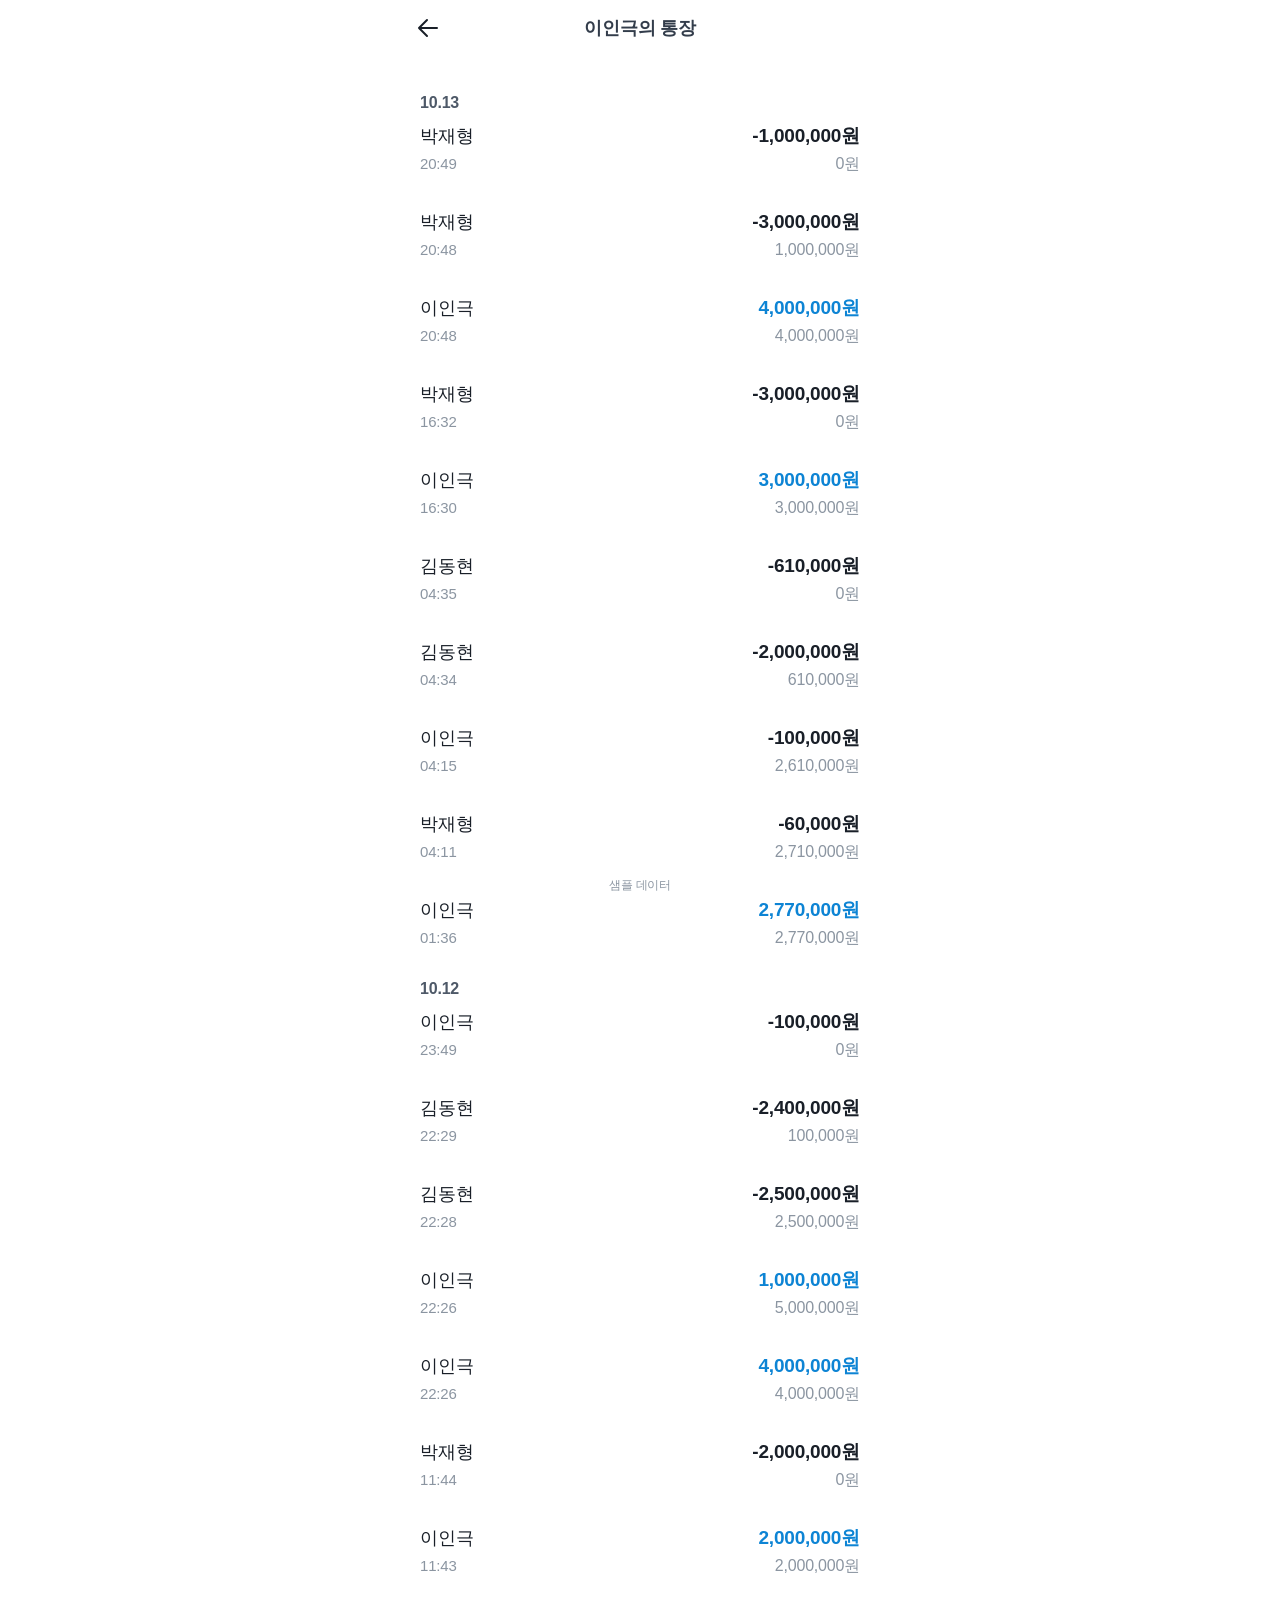
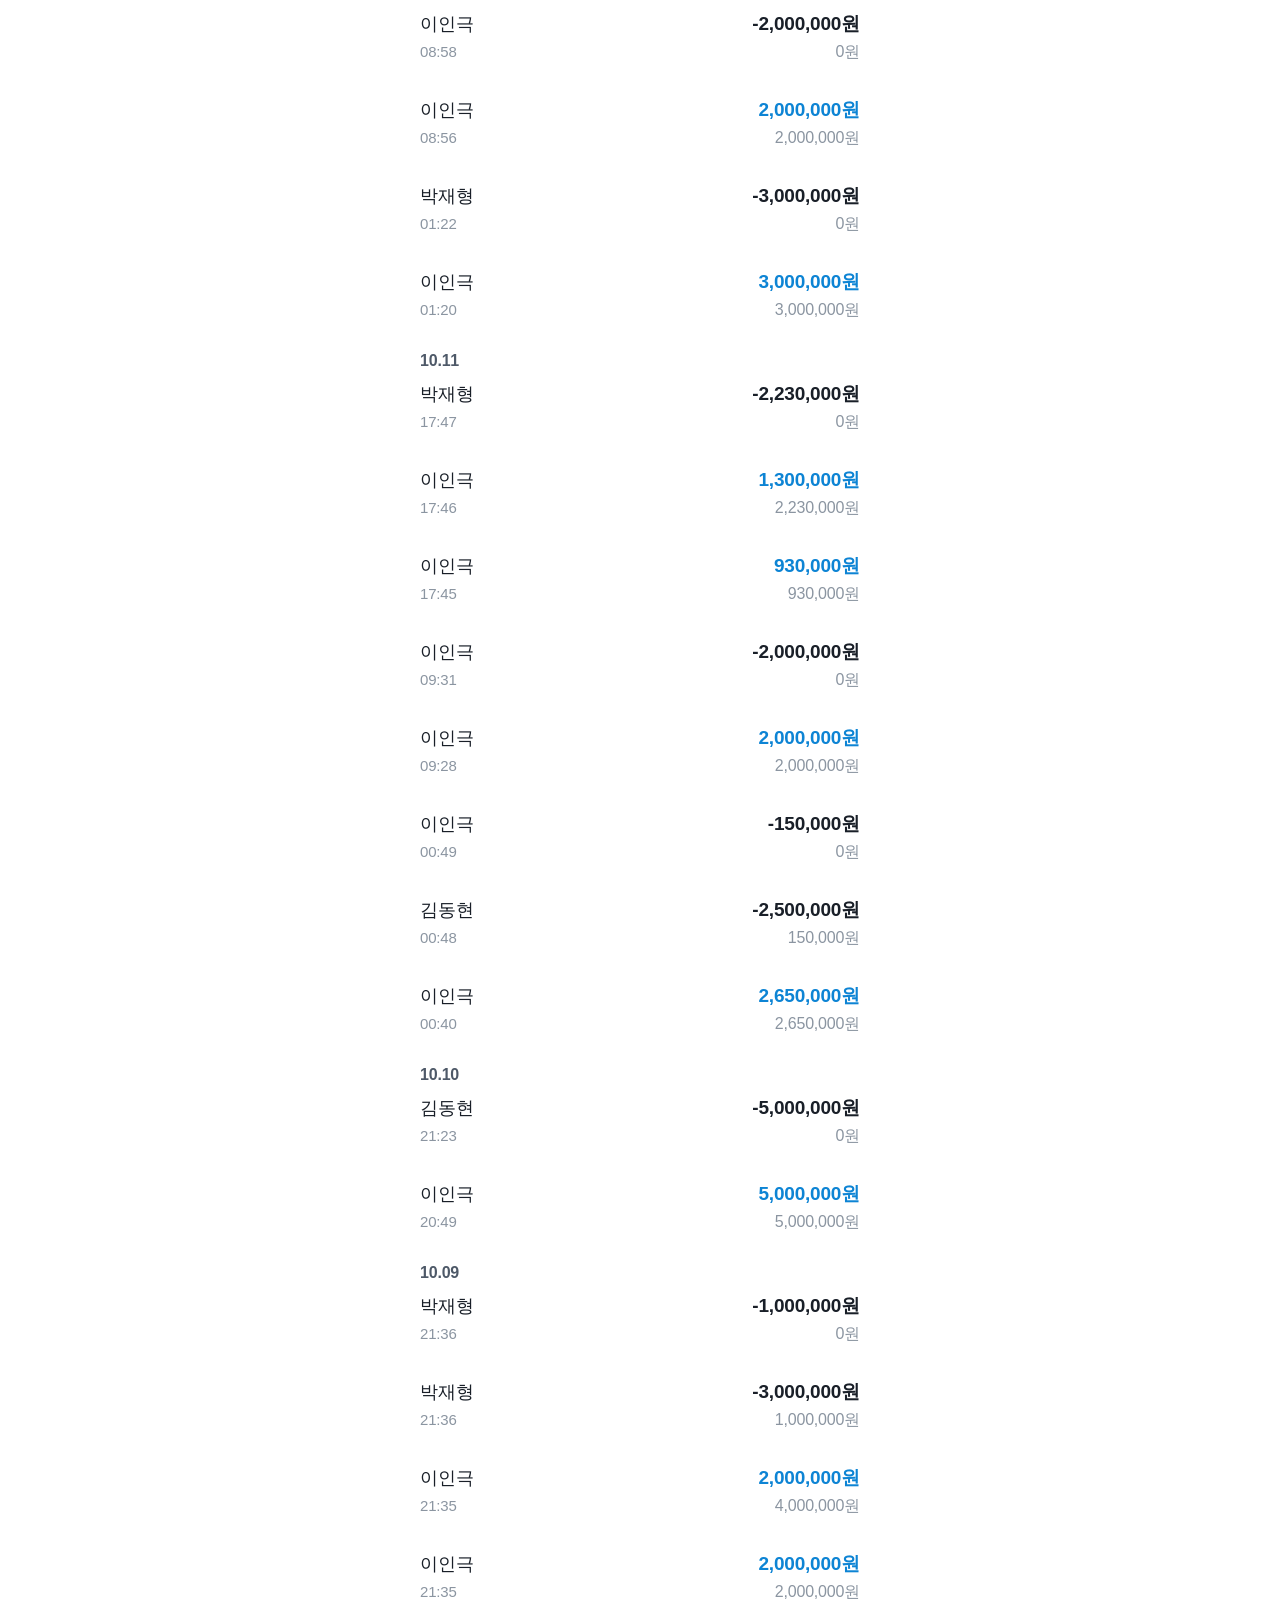
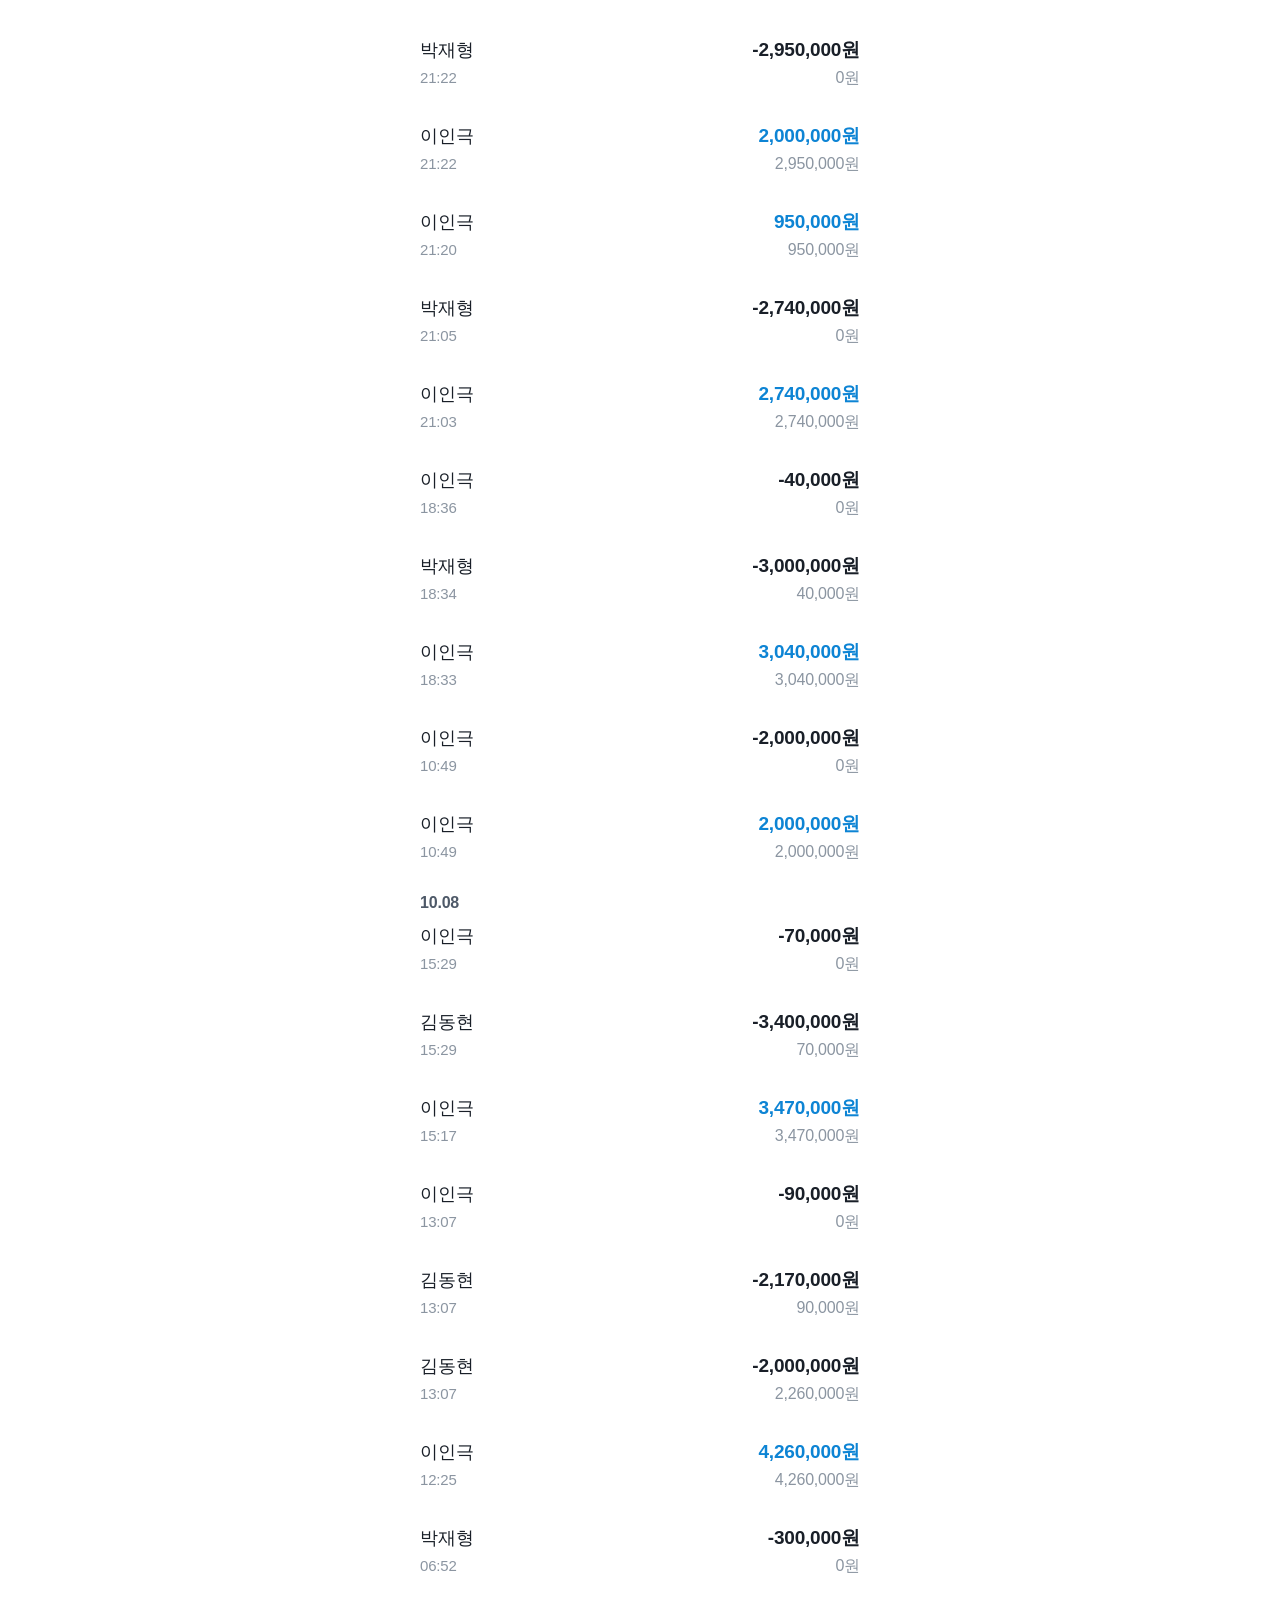
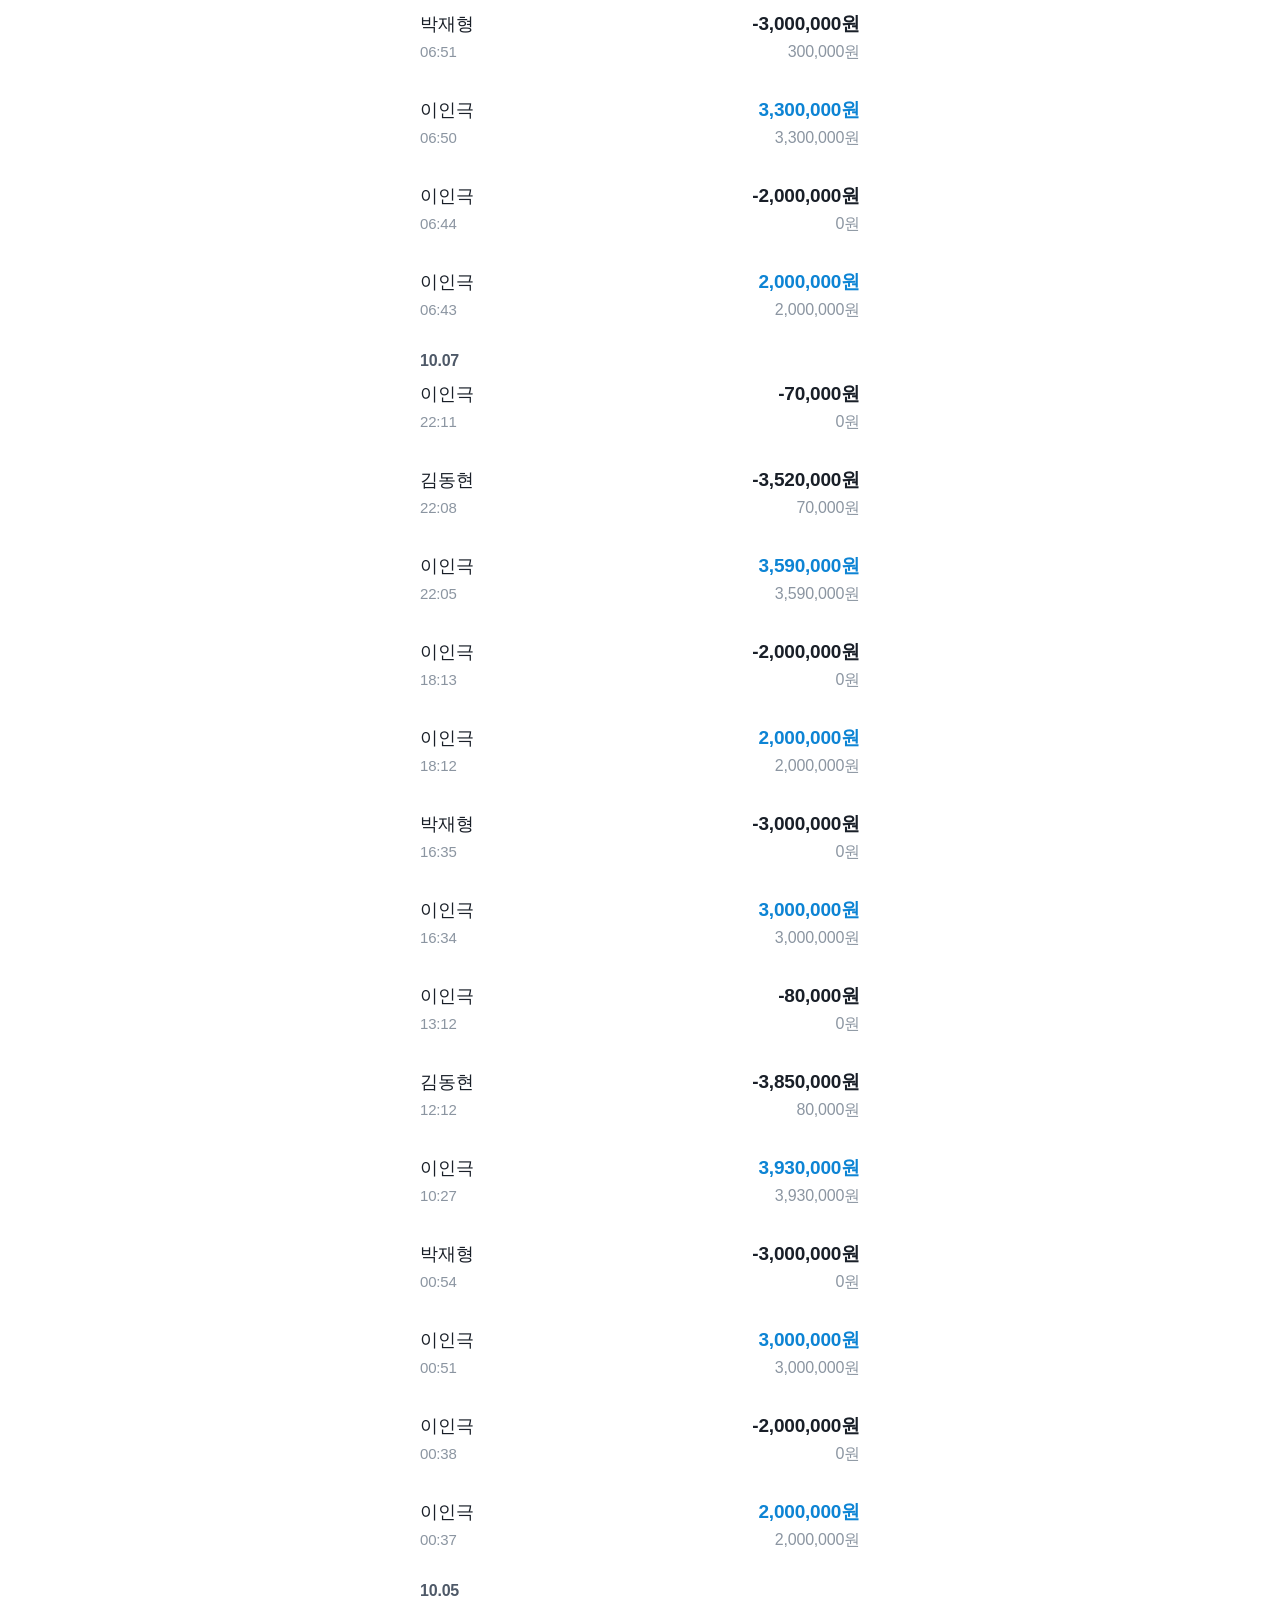
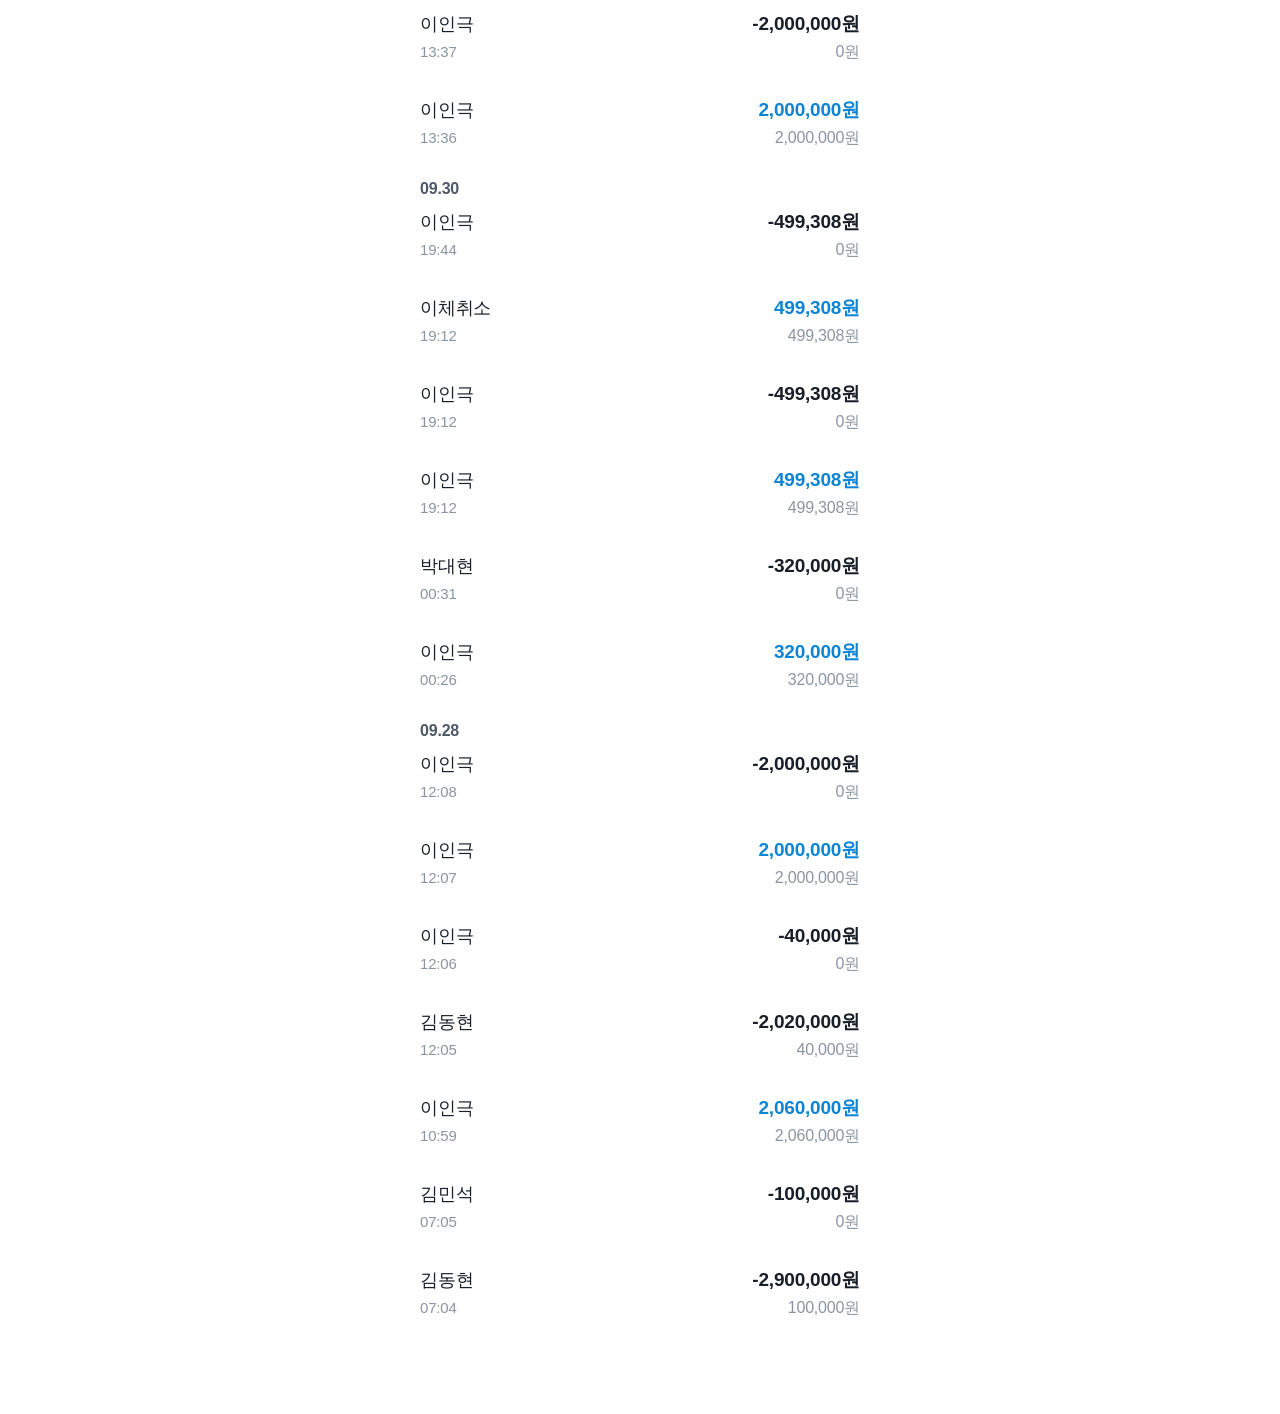
==== commit e55a98a7: "통장 화면 이름을 김동현으로 변경하고 하단 샘플 데이터 표시 추가 - 유태호 13건을 김동현으로 변경 - 화면 하단에 연회색 12px '샘플 데이터' 한 줄 고정 표시 - 맨 위로" ====
--- a/travel-account/index.html
+++ b/travel-account/index.html
@@ -43,15 +43,12 @@
     background: none; border: 0; cursor: pointer;
   }
 
-  /* 샘플 데이터 표시: 헤더 아래 고정 배너 (실제 거래내역으로 오인 방지) */
-  .sample-wrap {
-    position: sticky; top: calc(56px + env(safe-area-inset-top)); z-index: 9;
-    padding: 0 16px 8px; background: var(--bg);
-  }
-  .sample-banner {
-    padding: 8px 12px; border-radius: 8px;
-    background: #fff4e5; color: #c25b00;
-    font-size: 13px; font-weight: 600; text-align: center;
+  /* 샘플 데이터 표시: 하단 고정 한 줄 (실제 거래내역으로 오인 방지) */
+  .sample-note {
+    position: fixed; left: 0; right: 0; bottom: 0; z-index: 9;
+    padding: 6px 0 calc(6px + env(safe-area-inset-bottom));
+    background: var(--bg);
+    font-size: 12px; color: var(--text-sub); text-align: center;
   }
   .list { padding: 38px 20px 96px; }
   .group + .group { margin-top: 32px; }
@@ -71,7 +68,7 @@
 
   /* 맨 위로 플로팅 버튼: 일정 이상 스크롤했을 때만 노출 */
   .to-top {
-    position: fixed; left: 50%; bottom: calc(24px + env(safe-area-inset-bottom));
+    position: fixed; left: 50%; bottom: calc(40px + env(safe-area-inset-bottom));
     transform: translate(-50%, 16px); opacity: 0; pointer-events: none;
     display: flex; align-items: center; gap: 6px;
     padding: 12px 18px; border: 0; border-radius: 999px;
@@ -93,6 +90,7 @@
     <h1>이인극의 통장</h1>
   </header>
   <main class="list" id="list"></main>
+  <div class="sample-note">샘플 데이터</div>
   <button class="to-top" id="toTop" type="button">
     <svg width="18" height="18" viewBox="0 0 24 24" fill="none">
       <path d="M12 21V3M4 11l8-8 8 8" stroke="#191f28" stroke-width="2" stroke-linecap="round" stroke-linejoin="round"/>
@@ -109,14 +107,14 @@
     { date: '10.13', time: '20:48', name: '이인극', amount: 4000000, balance: 4000000 },
     { date: '10.13', time: '16:32', name: '박재형', amount: -3000000, balance: 0 },
     { date: '10.13', time: '16:30', name: '이인극', amount: 3000000, balance: 3000000 },
-    { date: '10.13', time: '04:35', name: '유태호', amount: -610000, balance: 0 },
-    { date: '10.13', time: '04:34', name: '유태호', amount: -2000000, balance: 610000 },
+    { date: '10.13', time: '04:35', name: '김동현', amount: -610000, balance: 0 },
+    { date: '10.13', time: '04:34', name: '김동현', amount: -2000000, balance: 610000 },
     { date: '10.13', time: '04:15', name: '이인극', amount: -100000, balance: 2610000 },
     { date: '10.13', time: '04:11', name: '박재형', amount: -60000, balance: 2710000 },
     { date: '10.13', time: '01:36', name: '이인극', amount: 2770000, balance: 2770000 },
     { date: '10.12', time: '23:49', name: '이인극', amount: -100000, balance: 0 },
-    { date: '10.12', time: '22:29', name: '유태호', amount: -2400000, balance: 100000 },
-    { date: '10.12', time: '22:28', name: '유태호', amount: -2500000, balance: 2500000 },
+    { date: '10.12', time: '22:29', name: '김동현', amount: -2400000, balance: 100000 },
+    { date: '10.12', time: '22:28', name: '김동현', amount: -2500000, balance: 2500000 },
     { date: '10.12', time: '22:26', name: '이인극', amount: 1000000, balance: 5000000 },
     { date: '10.12', time: '22:26', name: '이인극', amount: 4000000, balance: 4000000 },
     { date: '10.12', time: '11:44', name: '박재형', amount: -2000000, balance: 0 },
@@ -131,9 +129,9 @@
     { date: '10.11', time: '09:31', name: '이인극', amount: -2000000, balance: 0 },
     { date: '10.11', time: '09:28', name: '이인극', amount: 2000000, balance: 2000000 },
     { date: '10.11', time: '00:49', name: '이인극', amount: -150000, balance: 0 },
-    { date: '10.11', time: '00:48', name: '유태호', amount: -2500000, balance: 150000 },
+    { date: '10.11', time: '00:48', name: '김동현', amount: -2500000, balance: 150000 },
     { date: '10.11', time: '00:40', name: '이인극', amount: 2650000, balance: 2650000 },
-    { date: '10.10', time: '21:23', name: '유태호', amount: -5000000, balance: 0 },
+    { date: '10.10', time: '21:23', name: '김동현', amount: -5000000, balance: 0 },
     { date: '10.10', time: '20:49', name: '이인극', amount: 5000000, balance: 5000000 },
     { date: '10.09', time: '21:36', name: '박재형', amount: -1000000, balance: 0 },
     { date: '10.09', time: '21:36', name: '박재형', amount: -3000000, balance: 1000000 },
@@ -150,11 +148,11 @@
     { date: '10.09', time: '10:49', name: '이인극', amount: -2000000, balance: 0 },
     { date: '10.09', time: '10:49', name: '이인극', amount: 2000000, balance: 2000000 },
     { date: '10.08', time: '15:29', name: '이인극', amount: -70000, balance: 0 },
-    { date: '10.08', time: '15:29', name: '유태호', amount: -3400000, balance: 70000 },
+    { date: '10.08', time: '15:29', name: '김동현', amount: -3400000, balance: 70000 },
     { date: '10.08', time: '15:17', name: '이인극', amount: 3470000, balance: 3470000 },
     { date: '10.08', time: '13:07', name: '이인극', amount: -90000, balance: 0 },
-    { date: '10.08', time: '13:07', name: '유태호', amount: -2170000, balance: 90000 },
-    { date: '10.08', time: '13:07', name: '유태호', amount: -2000000, balance: 2260000 },
+    { date: '10.08', time: '13:07', name: '김동현', amount: -2170000, balance: 90000 },
+    { date: '10.08', time: '13:07', name: '김동현', amount: -2000000, balance: 2260000 },
     { date: '10.08', time: '12:25', name: '이인극', amount: 4260000, balance: 4260000 },
     { date: '10.08', time: '06:52', name: '박재형', amount: -300000, balance: 0 },
     { date: '10.08', time: '06:51', name: '박재형', amount: -3000000, balance: 300000 },
@@ -162,14 +160,14 @@
     { date: '10.08', time: '06:44', name: '이인극', amount: -2000000, balance: 0 },
     { date: '10.08', time: '06:43', name: '이인극', amount: 2000000, balance: 2000000 },
     { date: '10.07', time: '22:11', name: '이인극', amount: -70000, balance: 0 },
-    { date: '10.07', time: '22:08', name: '유태호', amount: -3520000, balance: 70000 },
+    { date: '10.07', time: '22:08', name: '김동현', amount: -3520000, balance: 70000 },
     { date: '10.07', time: '22:05', name: '이인극', amount: 3590000, balance: 3590000 },
     { date: '10.07', time: '18:13', name: '이인극', amount: -2000000, balance: 0 },
     { date: '10.07', time: '18:12', name: '이인극', amount: 2000000, balance: 2000000 },
     { date: '10.07', time: '16:35', name: '박재형', amount: -3000000, balance: 0 },
     { date: '10.07', time: '16:34', name: '이인극', amount: 3000000, balance: 3000000 },
     { date: '10.07', time: '13:12', name: '이인극', amount: -80000, balance: 0 },
-    { date: '10.07', time: '12:12', name: '유태호', amount: -3850000, balance: 80000 },
+    { date: '10.07', time: '12:12', name: '김동현', amount: -3850000, balance: 80000 },
     { date: '10.07', time: '10:27', name: '이인극', amount: 3930000, balance: 3930000 },
     { date: '10.07', time: '00:54', name: '박재형', amount: -3000000, balance: 0 },
     { date: '10.07', time: '00:51', name: '이인극', amount: 3000000, balance: 3000000 },
@@ -186,10 +184,10 @@
     { date: '09.28', time: '12:08', name: '이인극', amount: -2000000, balance: 0 },
     { date: '09.28', time: '12:07', name: '이인극', amount: 2000000, balance: 2000000 },
     { date: '09.28', time: '12:06', name: '이인극', amount: -40000, balance: 0 },
-    { date: '09.28', time: '12:05', name: '유태호', amount: -2020000, balance: 40000 },
+    { date: '09.28', time: '12:05', name: '김동현', amount: -2020000, balance: 40000 },
     { date: '09.28', time: '10:59', name: '이인극', amount: 2060000, balance: 2060000 },
     { date: '09.28', time: '07:05', name: '김민석', amount: -100000, balance: 0 },
-    { date: '09.28', time: '07:04', name: '유태호', amount: -2900000, balance: 100000 },
+    { date: '09.28', time: '07:04', name: '김동현', amount: -2900000, balance: 100000 },
   ];
 
   const won = n => n.toLocaleString('ko-KR') + '원';
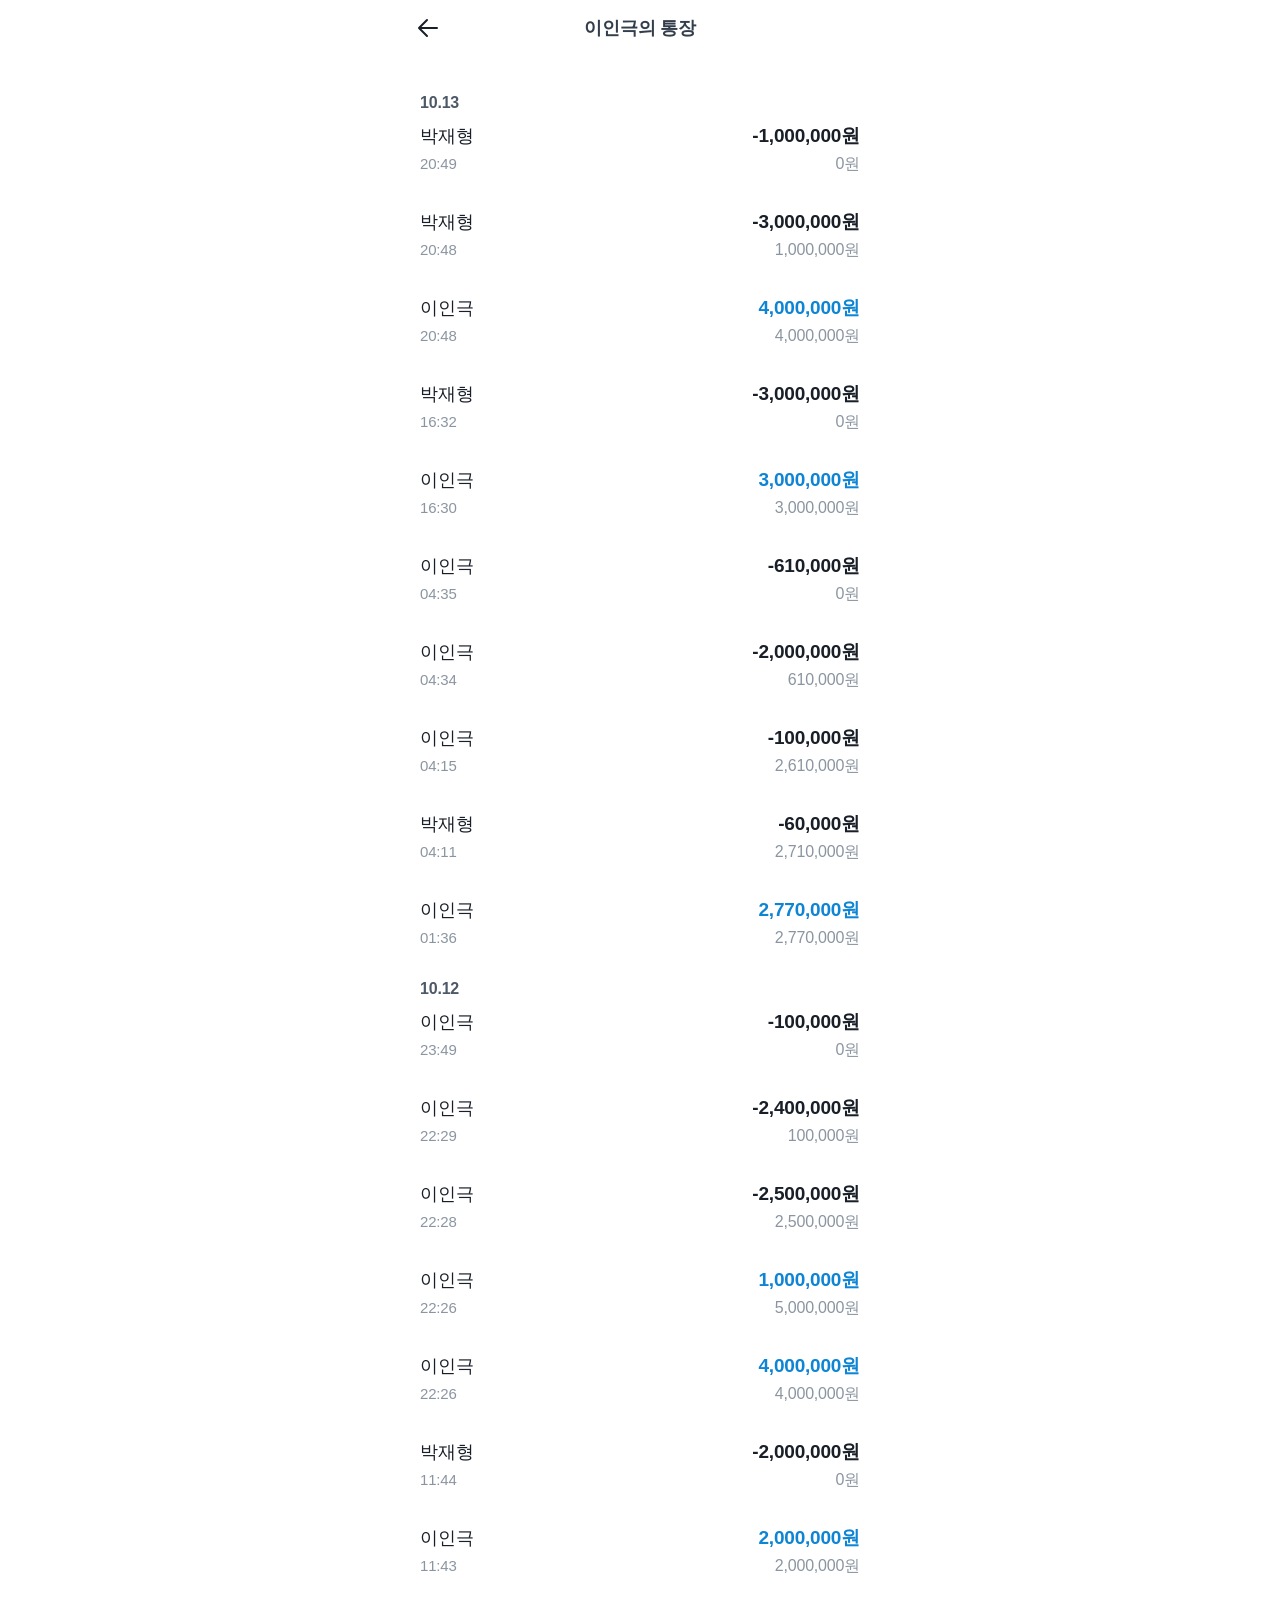
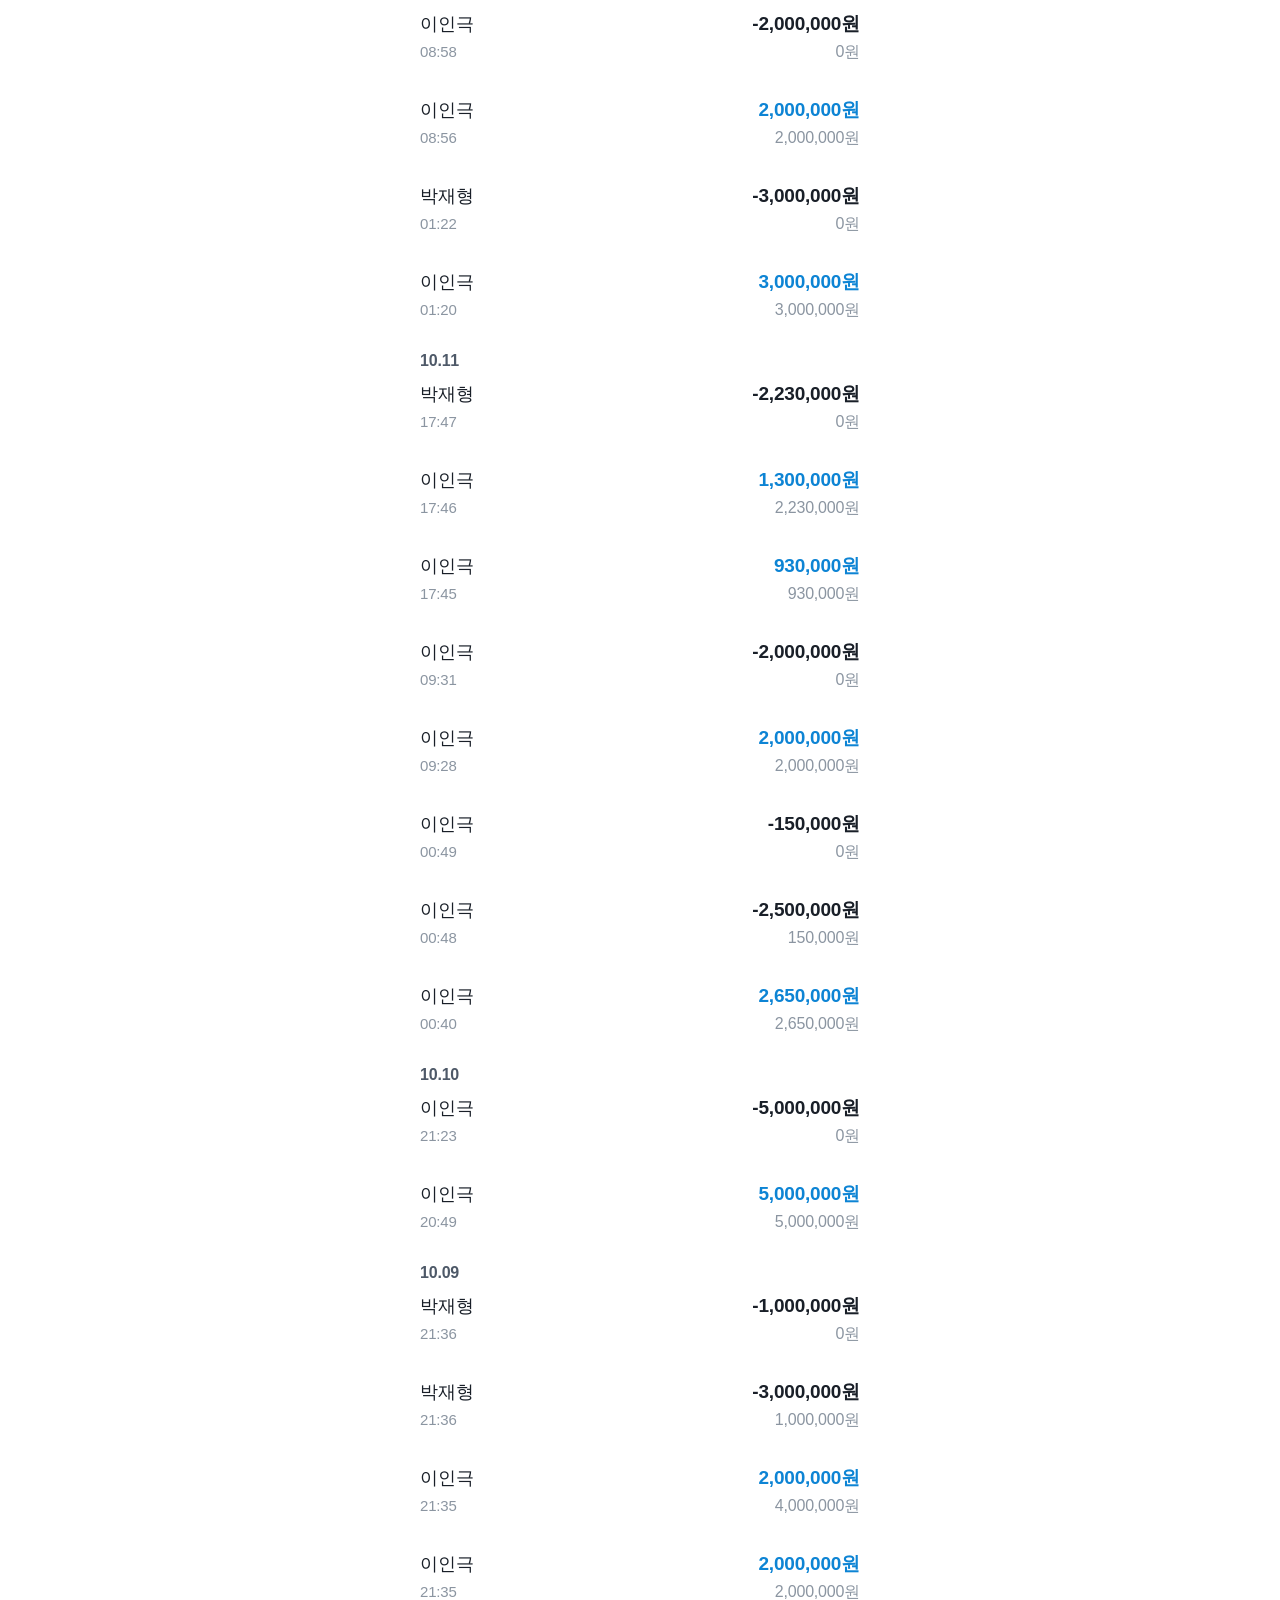
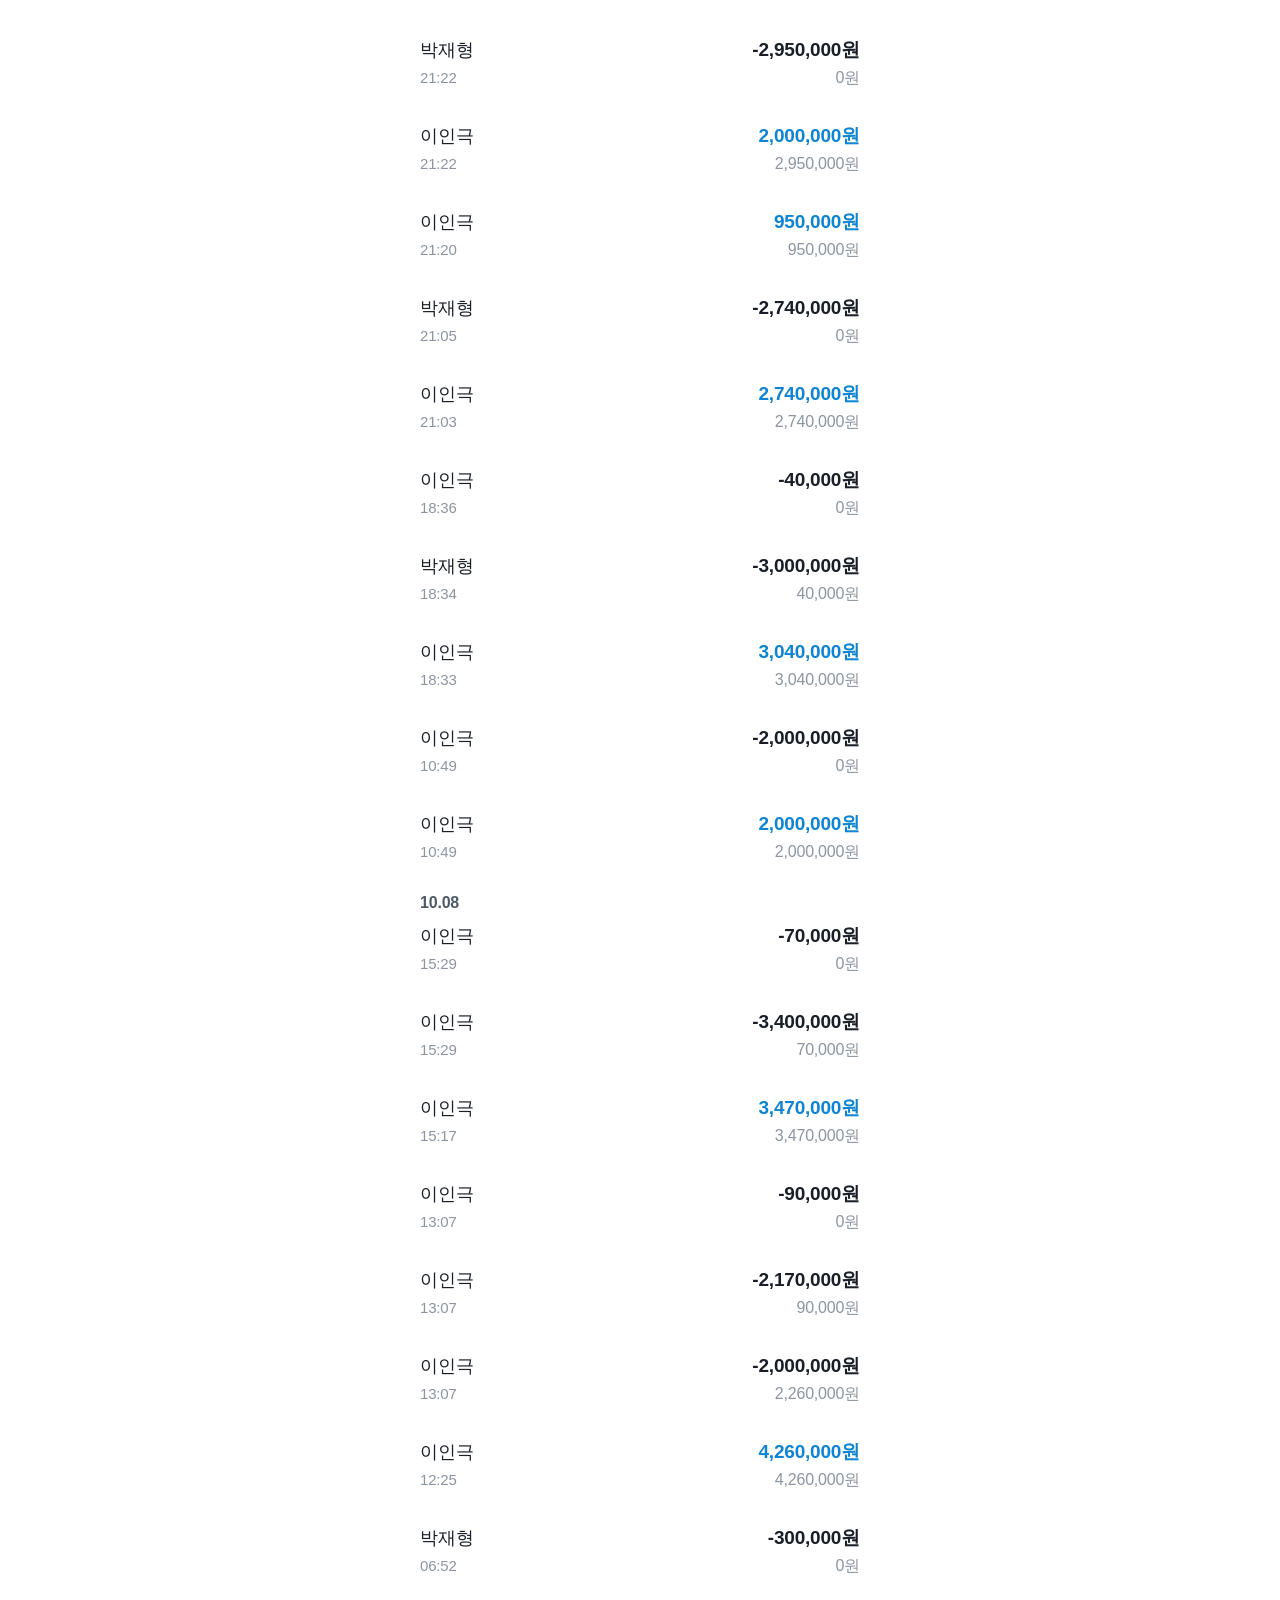
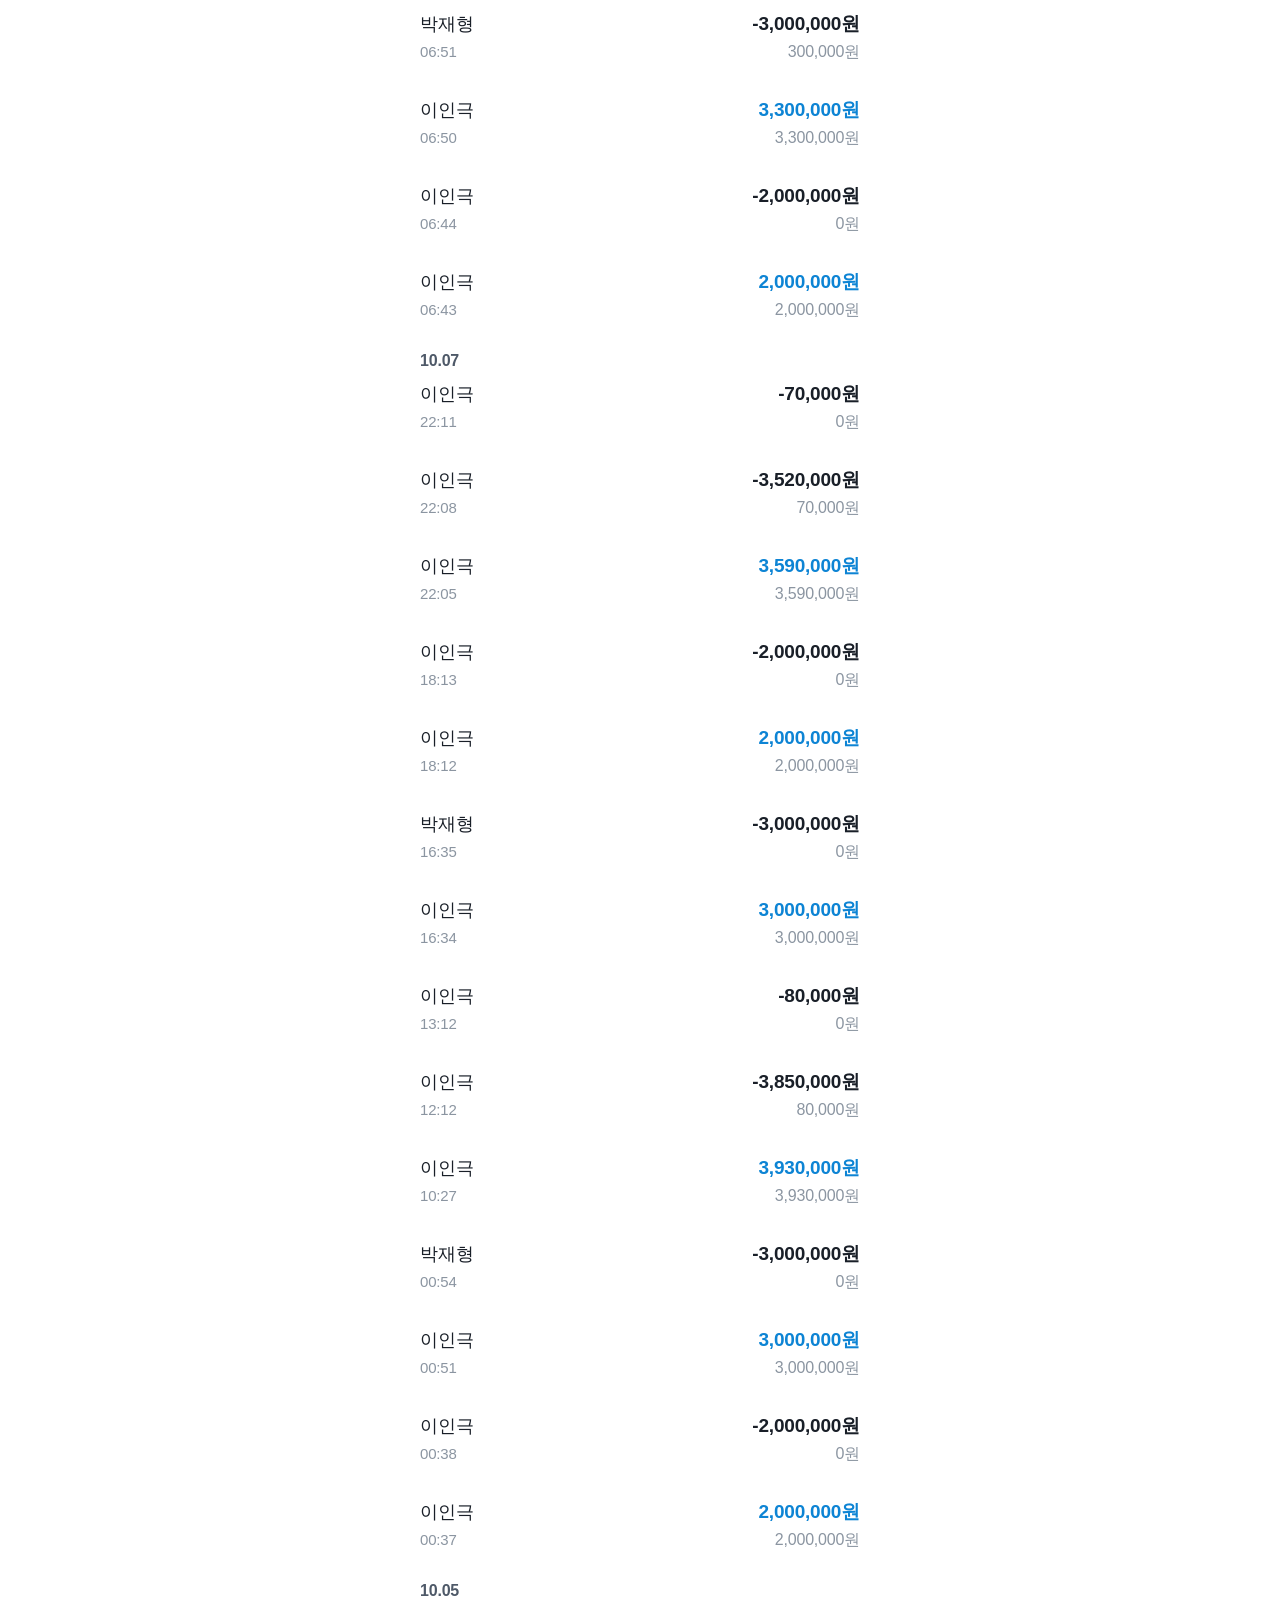
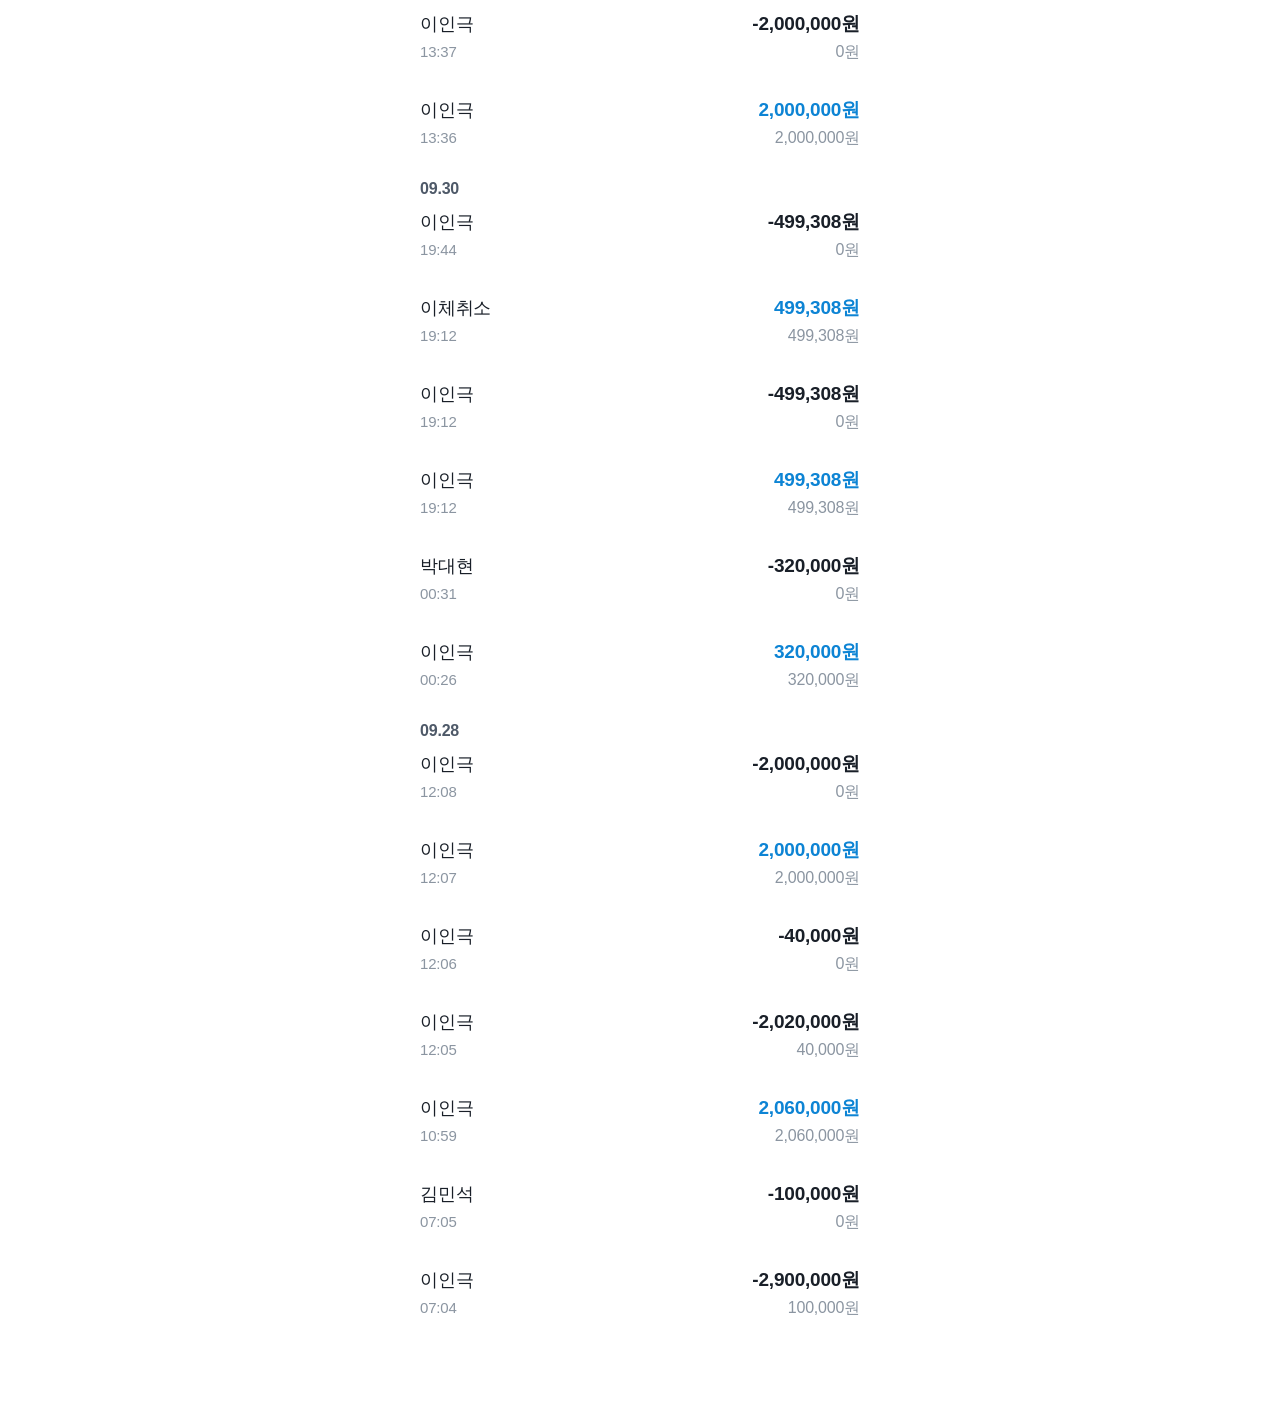
==== commit 2ddc87ae: "통장 화면 받는 사람을 이인극으로 변경하고 샘플 표시 제거 Co-Authored-By: Claude Opus 5.5 <noreply@anthropic.com> Claude-Sess" ====
--- a/travel-account/index.html
+++ b/travel-account/index.html
@@ -43,13 +43,6 @@
     background: none; border: 0; cursor: pointer;
   }
 
-  /* 샘플 데이터 표시: 하단 고정 한 줄 (실제 거래내역으로 오인 방지) */
-  .sample-note {
-    position: fixed; left: 0; right: 0; bottom: 0; z-index: 9;
-    padding: 6px 0 calc(6px + env(safe-area-inset-bottom));
-    background: var(--bg);
-    font-size: 12px; color: var(--text-sub); text-align: center;
-  }
   .list { padding: 38px 20px 96px; }
   .group + .group { margin-top: 32px; }
   .date { font-size: 16px; font-weight: 700; color: var(--text-date); margin-bottom: 12px; }
@@ -68,7 +61,7 @@
 
   /* 맨 위로 플로팅 버튼: 일정 이상 스크롤했을 때만 노출 */
   .to-top {
-    position: fixed; left: 50%; bottom: calc(40px + env(safe-area-inset-bottom));
+    position: fixed; left: 50%; bottom: calc(24px + env(safe-area-inset-bottom));
     transform: translate(-50%, 16px); opacity: 0; pointer-events: none;
     display: flex; align-items: center; gap: 6px;
     padding: 12px 18px; border: 0; border-radius: 999px;
@@ -90,7 +83,6 @@
     <h1>이인극의 통장</h1>
   </header>
   <main class="list" id="list"></main>
-  <div class="sample-note">샘플 데이터</div>
   <button class="to-top" id="toTop" type="button">
     <svg width="18" height="18" viewBox="0 0 24 24" fill="none">
       <path d="M12 21V3M4 11l8-8 8 8" stroke="#191f28" stroke-width="2" stroke-linecap="round" stroke-linejoin="round"/>
@@ -107,14 +99,14 @@
     { date: '10.13', time: '20:48', name: '이인극', amount: 4000000, balance: 4000000 },
     { date: '10.13', time: '16:32', name: '박재형', amount: -3000000, balance: 0 },
     { date: '10.13', time: '16:30', name: '이인극', amount: 3000000, balance: 3000000 },
-    { date: '10.13', time: '04:35', name: '김동현', amount: -610000, balance: 0 },
-    { date: '10.13', time: '04:34', name: '김동현', amount: -2000000, balance: 610000 },
+    { date: '10.13', time: '04:35', name: '이인극', amount: -610000, balance: 0 },
+    { date: '10.13', time: '04:34', name: '이인극', amount: -2000000, balance: 610000 },
     { date: '10.13', time: '04:15', name: '이인극', amount: -100000, balance: 2610000 },
     { date: '10.13', time: '04:11', name: '박재형', amount: -60000, balance: 2710000 },
     { date: '10.13', time: '01:36', name: '이인극', amount: 2770000, balance: 2770000 },
     { date: '10.12', time: '23:49', name: '이인극', amount: -100000, balance: 0 },
-    { date: '10.12', time: '22:29', name: '김동현', amount: -2400000, balance: 100000 },
-    { date: '10.12', time: '22:28', name: '김동현', amount: -2500000, balance: 2500000 },
+    { date: '10.12', time: '22:29', name: '이인극', amount: -2400000, balance: 100000 },
+    { date: '10.12', time: '22:28', name: '이인극', amount: -2500000, balance: 2500000 },
     { date: '10.12', time: '22:26', name: '이인극', amount: 1000000, balance: 5000000 },
     { date: '10.12', time: '22:26', name: '이인극', amount: 4000000, balance: 4000000 },
     { date: '10.12', time: '11:44', name: '박재형', amount: -2000000, balance: 0 },
@@ -129,9 +121,9 @@
     { date: '10.11', time: '09:31', name: '이인극', amount: -2000000, balance: 0 },
     { date: '10.11', time: '09:28', name: '이인극', amount: 2000000, balance: 2000000 },
     { date: '10.11', time: '00:49', name: '이인극', amount: -150000, balance: 0 },
-    { date: '10.11', time: '00:48', name: '김동현', amount: -2500000, balance: 150000 },
+    { date: '10.11', time: '00:48', name: '이인극', amount: -2500000, balance: 150000 },
     { date: '10.11', time: '00:40', name: '이인극', amount: 2650000, balance: 2650000 },
-    { date: '10.10', time: '21:23', name: '김동현', amount: -5000000, balance: 0 },
+    { date: '10.10', time: '21:23', name: '이인극', amount: -5000000, balance: 0 },
     { date: '10.10', time: '20:49', name: '이인극', amount: 5000000, balance: 5000000 },
     { date: '10.09', time: '21:36', name: '박재형', amount: -1000000, balance: 0 },
     { date: '10.09', time: '21:36', name: '박재형', amount: -3000000, balance: 1000000 },
@@ -148,11 +140,11 @@
     { date: '10.09', time: '10:49', name: '이인극', amount: -2000000, balance: 0 },
     { date: '10.09', time: '10:49', name: '이인극', amount: 2000000, balance: 2000000 },
     { date: '10.08', time: '15:29', name: '이인극', amount: -70000, balance: 0 },
-    { date: '10.08', time: '15:29', name: '김동현', amount: -3400000, balance: 70000 },
+    { date: '10.08', time: '15:29', name: '이인극', amount: -3400000, balance: 70000 },
     { date: '10.08', time: '15:17', name: '이인극', amount: 3470000, balance: 3470000 },
     { date: '10.08', time: '13:07', name: '이인극', amount: -90000, balance: 0 },
-    { date: '10.08', time: '13:07', name: '김동현', amount: -2170000, balance: 90000 },
-    { date: '10.08', time: '13:07', name: '김동현', amount: -2000000, balance: 2260000 },
+    { date: '10.08', time: '13:07', name: '이인극', amount: -2170000, balance: 90000 },
+    { date: '10.08', time: '13:07', name: '이인극', amount: -2000000, balance: 2260000 },
     { date: '10.08', time: '12:25', name: '이인극', amount: 4260000, balance: 4260000 },
     { date: '10.08', time: '06:52', name: '박재형', amount: -300000, balance: 0 },
     { date: '10.08', time: '06:51', name: '박재형', amount: -3000000, balance: 300000 },
@@ -160,14 +152,14 @@
     { date: '10.08', time: '06:44', name: '이인극', amount: -2000000, balance: 0 },
     { date: '10.08', time: '06:43', name: '이인극', amount: 2000000, balance: 2000000 },
     { date: '10.07', time: '22:11', name: '이인극', amount: -70000, balance: 0 },
-    { date: '10.07', time: '22:08', name: '김동현', amount: -3520000, balance: 70000 },
+    { date: '10.07', time: '22:08', name: '이인극', amount: -3520000, balance: 70000 },
     { date: '10.07', time: '22:05', name: '이인극', amount: 3590000, balance: 3590000 },
     { date: '10.07', time: '18:13', name: '이인극', amount: -2000000, balance: 0 },
     { date: '10.07', time: '18:12', name: '이인극', amount: 2000000, balance: 2000000 },
     { date: '10.07', time: '16:35', name: '박재형', amount: -3000000, balance: 0 },
     { date: '10.07', time: '16:34', name: '이인극', amount: 3000000, balance: 3000000 },
     { date: '10.07', time: '13:12', name: '이인극', amount: -80000, balance: 0 },
-    { date: '10.07', time: '12:12', name: '김동현', amount: -3850000, balance: 80000 },
+    { date: '10.07', time: '12:12', name: '이인극', amount: -3850000, balance: 80000 },
     { date: '10.07', time: '10:27', name: '이인극', amount: 3930000, balance: 3930000 },
     { date: '10.07', time: '00:54', name: '박재형', amount: -3000000, balance: 0 },
     { date: '10.07', time: '00:51', name: '이인극', amount: 3000000, balance: 3000000 },
@@ -184,10 +176,10 @@
     { date: '09.28', time: '12:08', name: '이인극', amount: -2000000, balance: 0 },
     { date: '09.28', time: '12:07', name: '이인극', amount: 2000000, balance: 2000000 },
     { date: '09.28', time: '12:06', name: '이인극', amount: -40000, balance: 0 },
-    { date: '09.28', time: '12:05', name: '김동현', amount: -2020000, balance: 40000 },
+    { date: '09.28', time: '12:05', name: '이인극', amount: -2020000, balance: 40000 },
     { date: '09.28', time: '10:59', name: '이인극', amount: 2060000, balance: 2060000 },
     { date: '09.28', time: '07:05', name: '김민석', amount: -100000, balance: 0 },
-    { date: '09.28', time: '07:04', name: '김동현', amount: -2900000, balance: 100000 },
+    { date: '09.28', time: '07:04', name: '이인극', amount: -2900000, balance: 100000 },
   ];
 
   const won = n => n.toLocaleString('ko-KR') + '원';
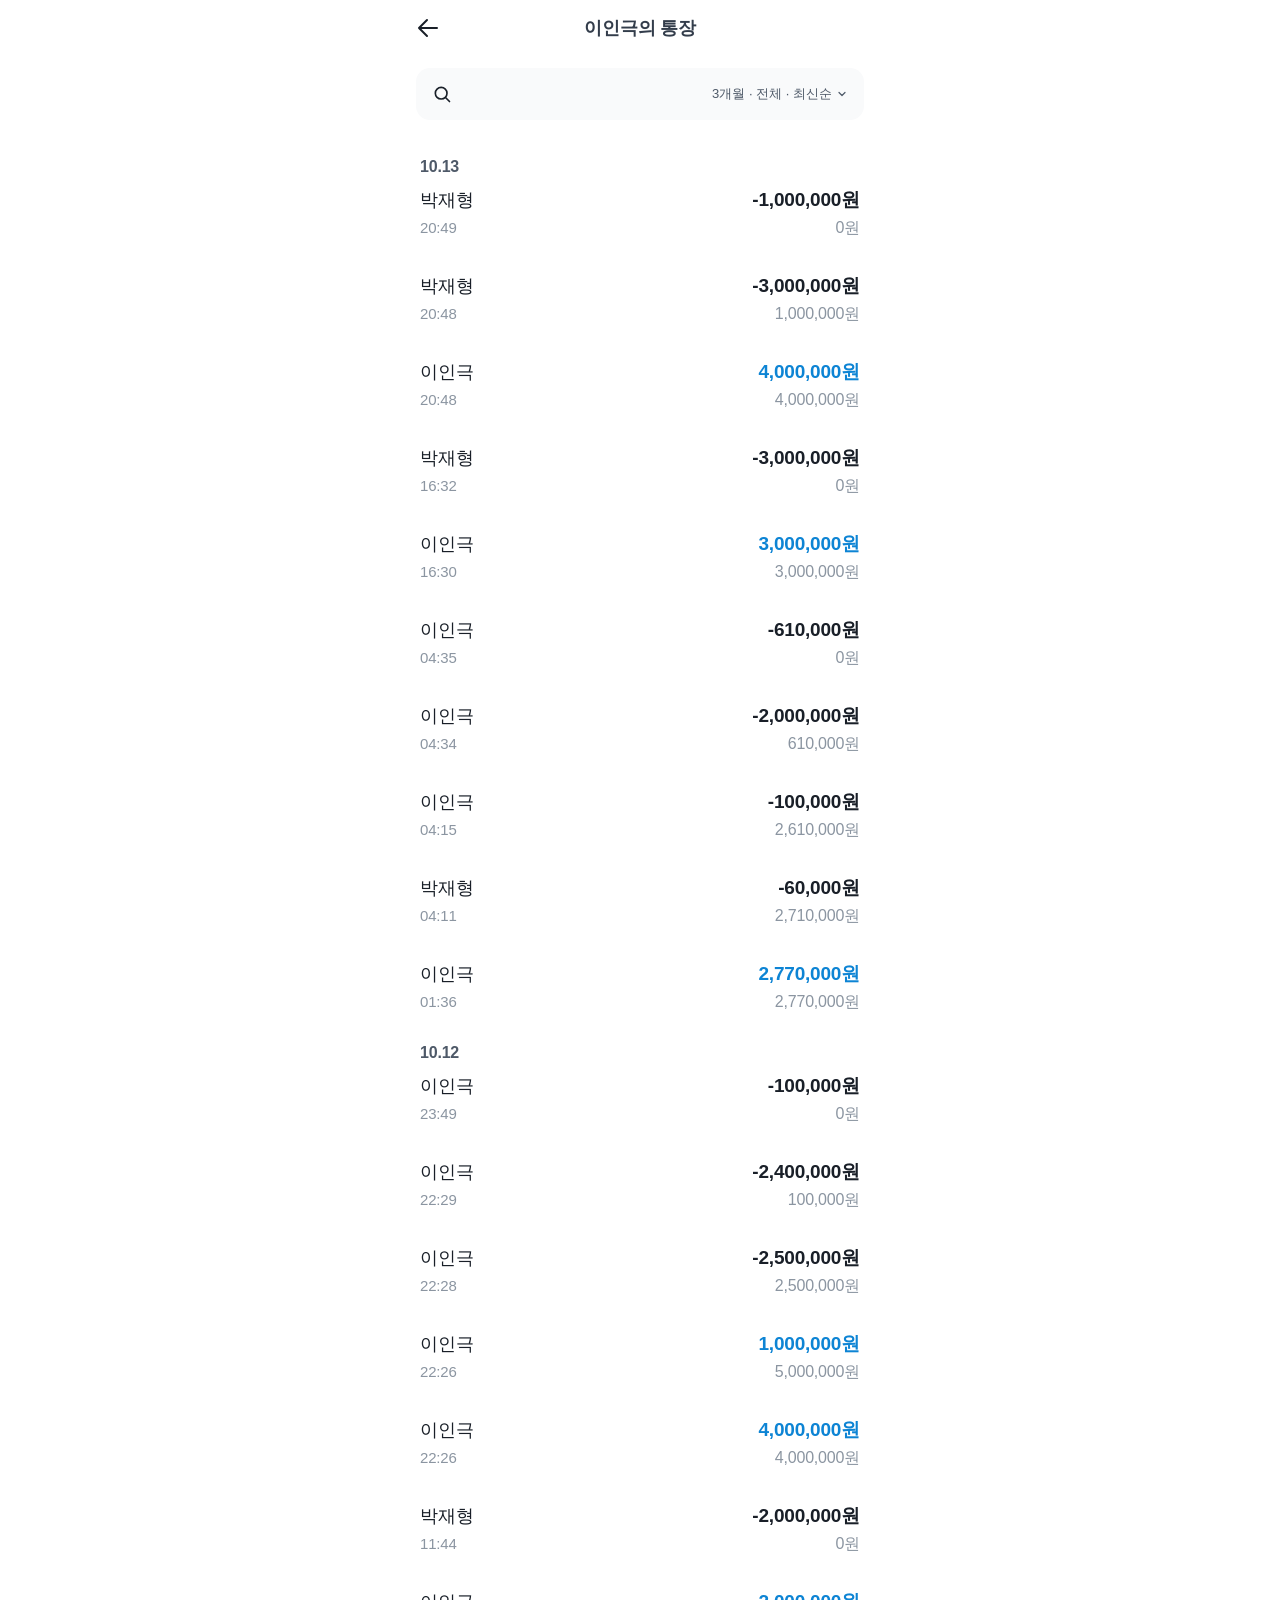
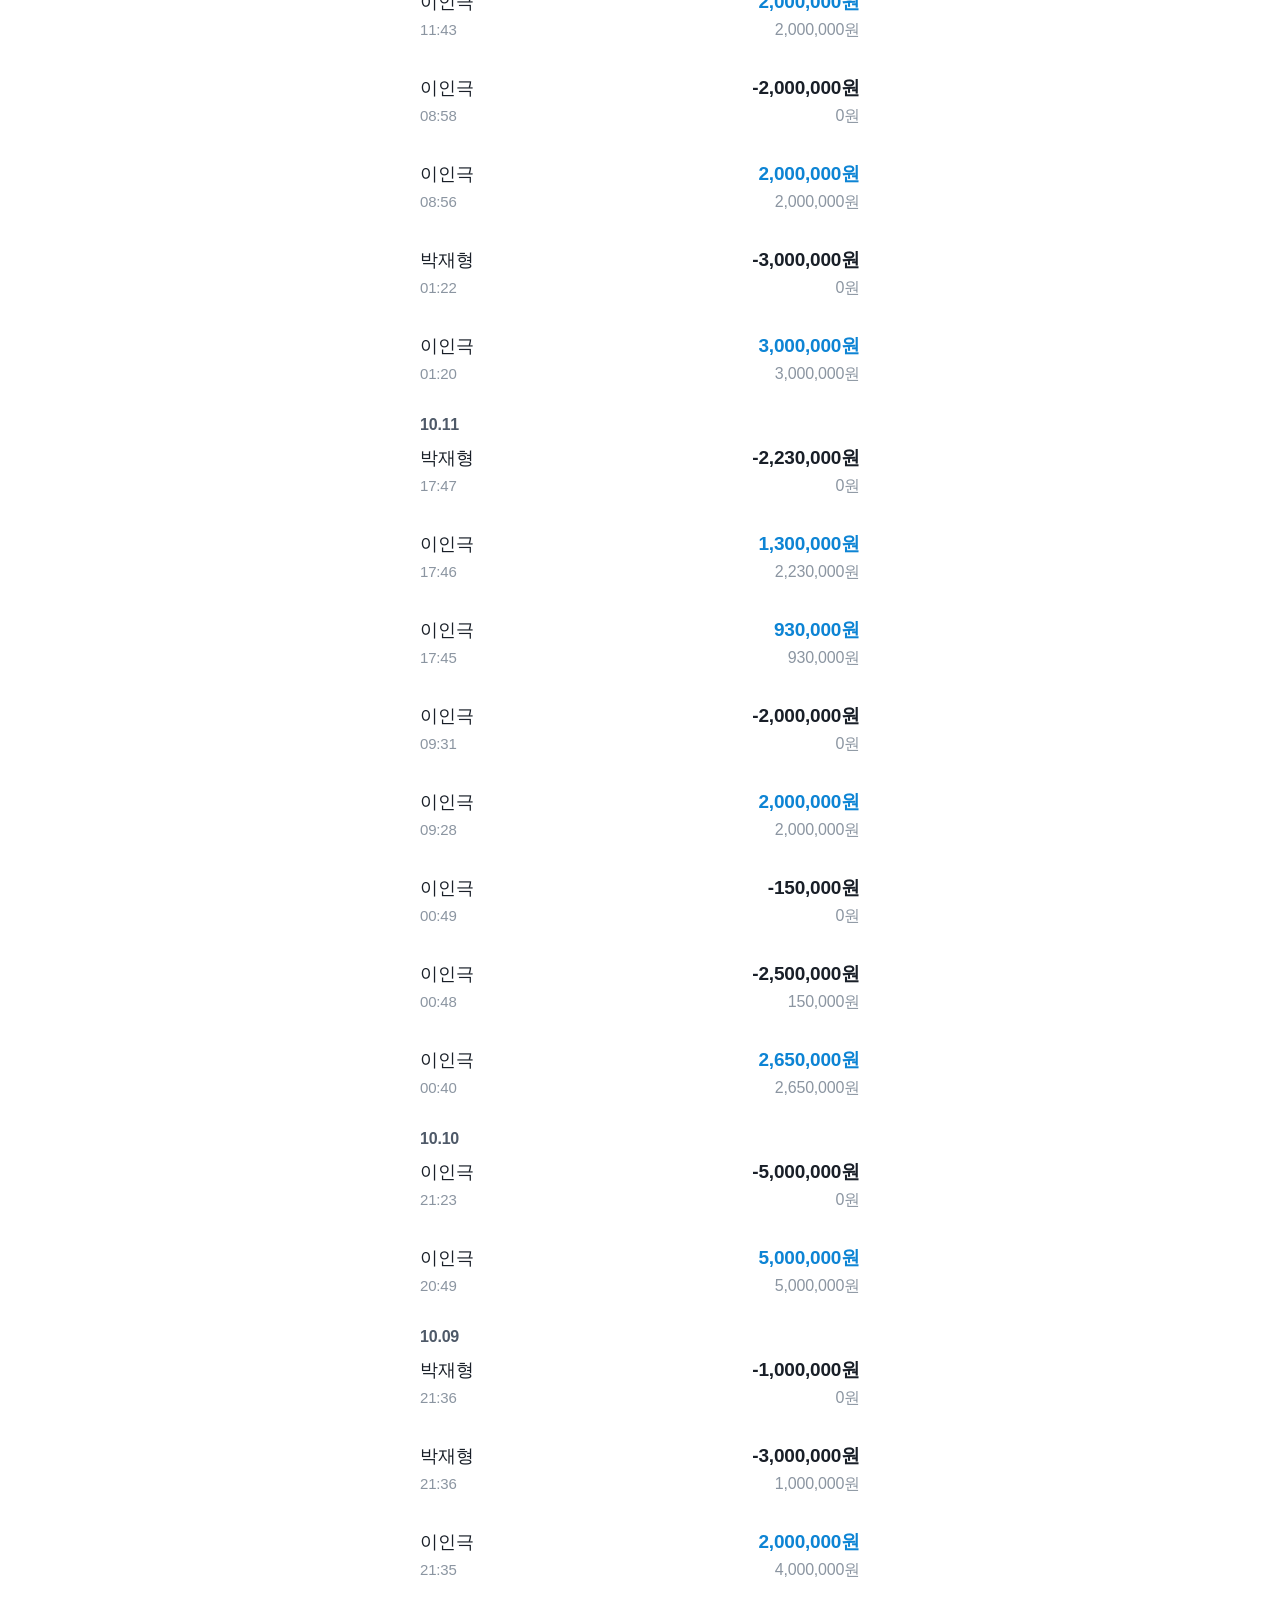
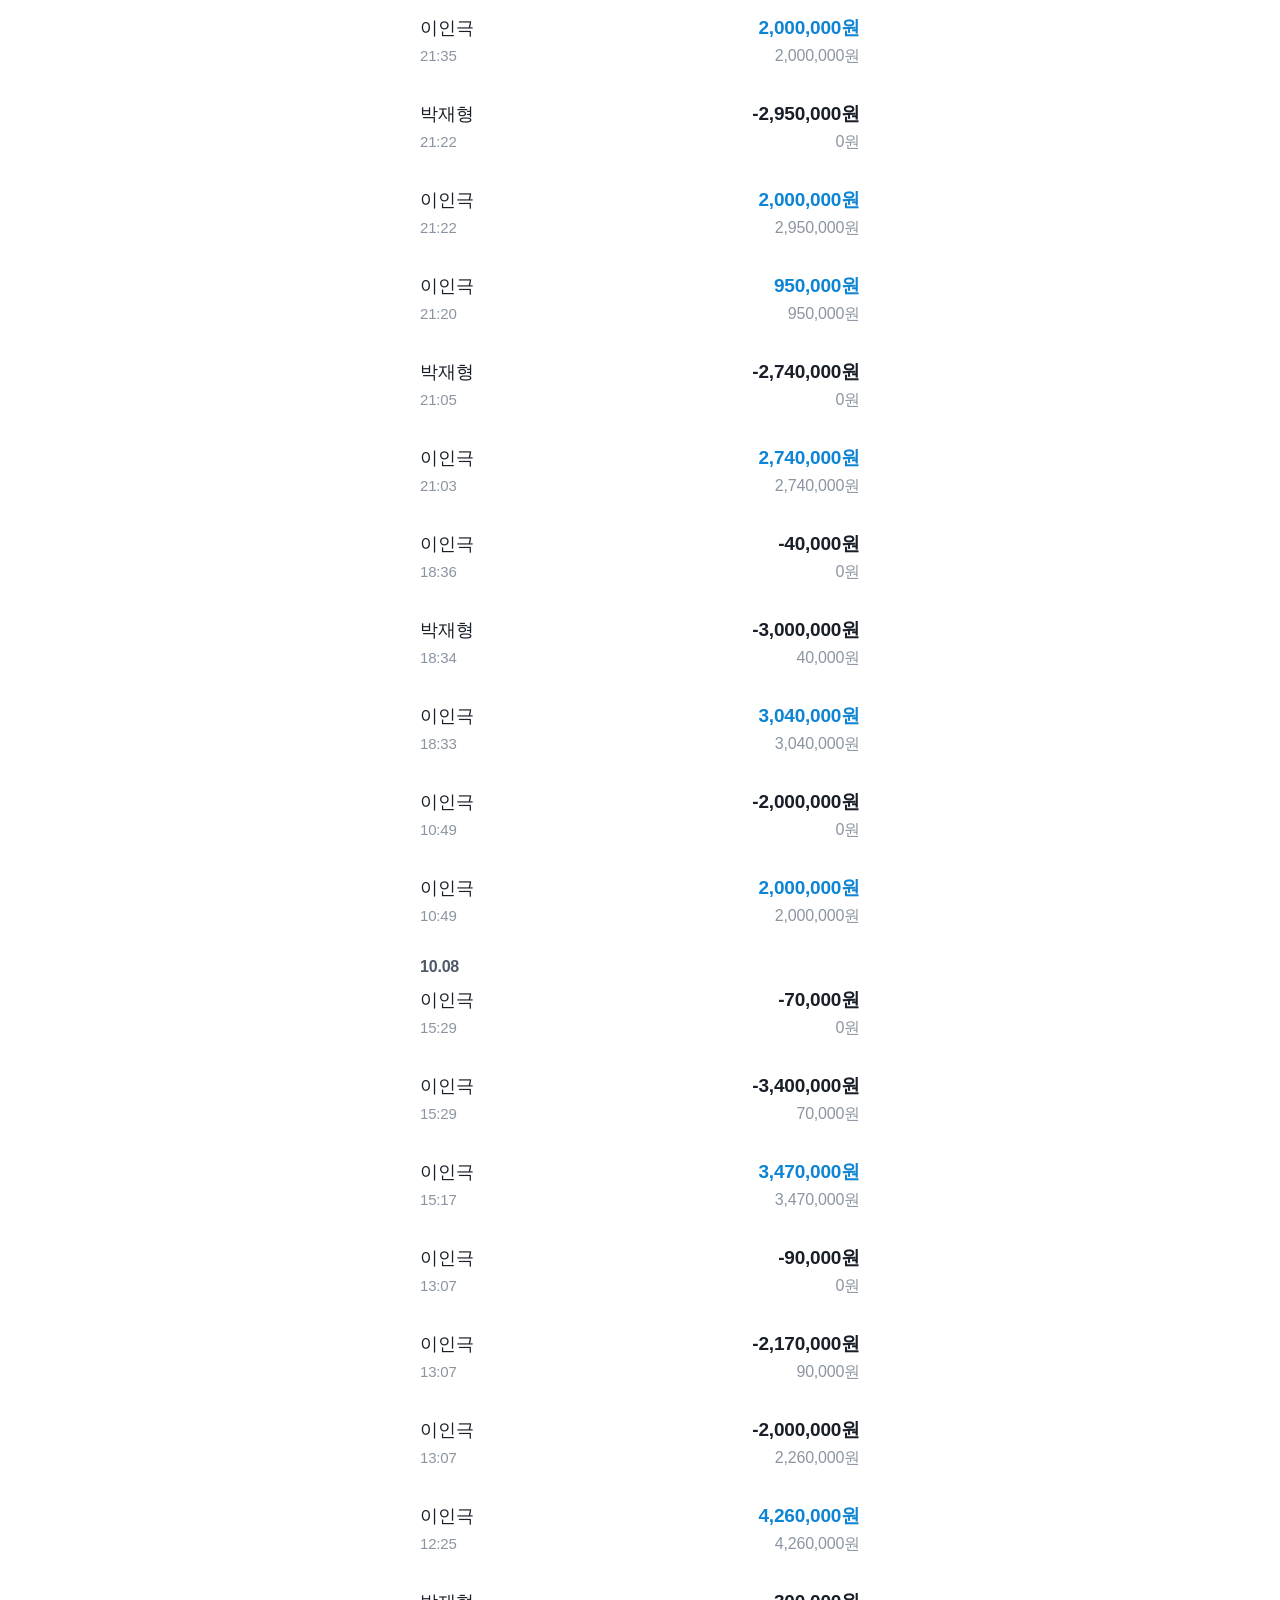
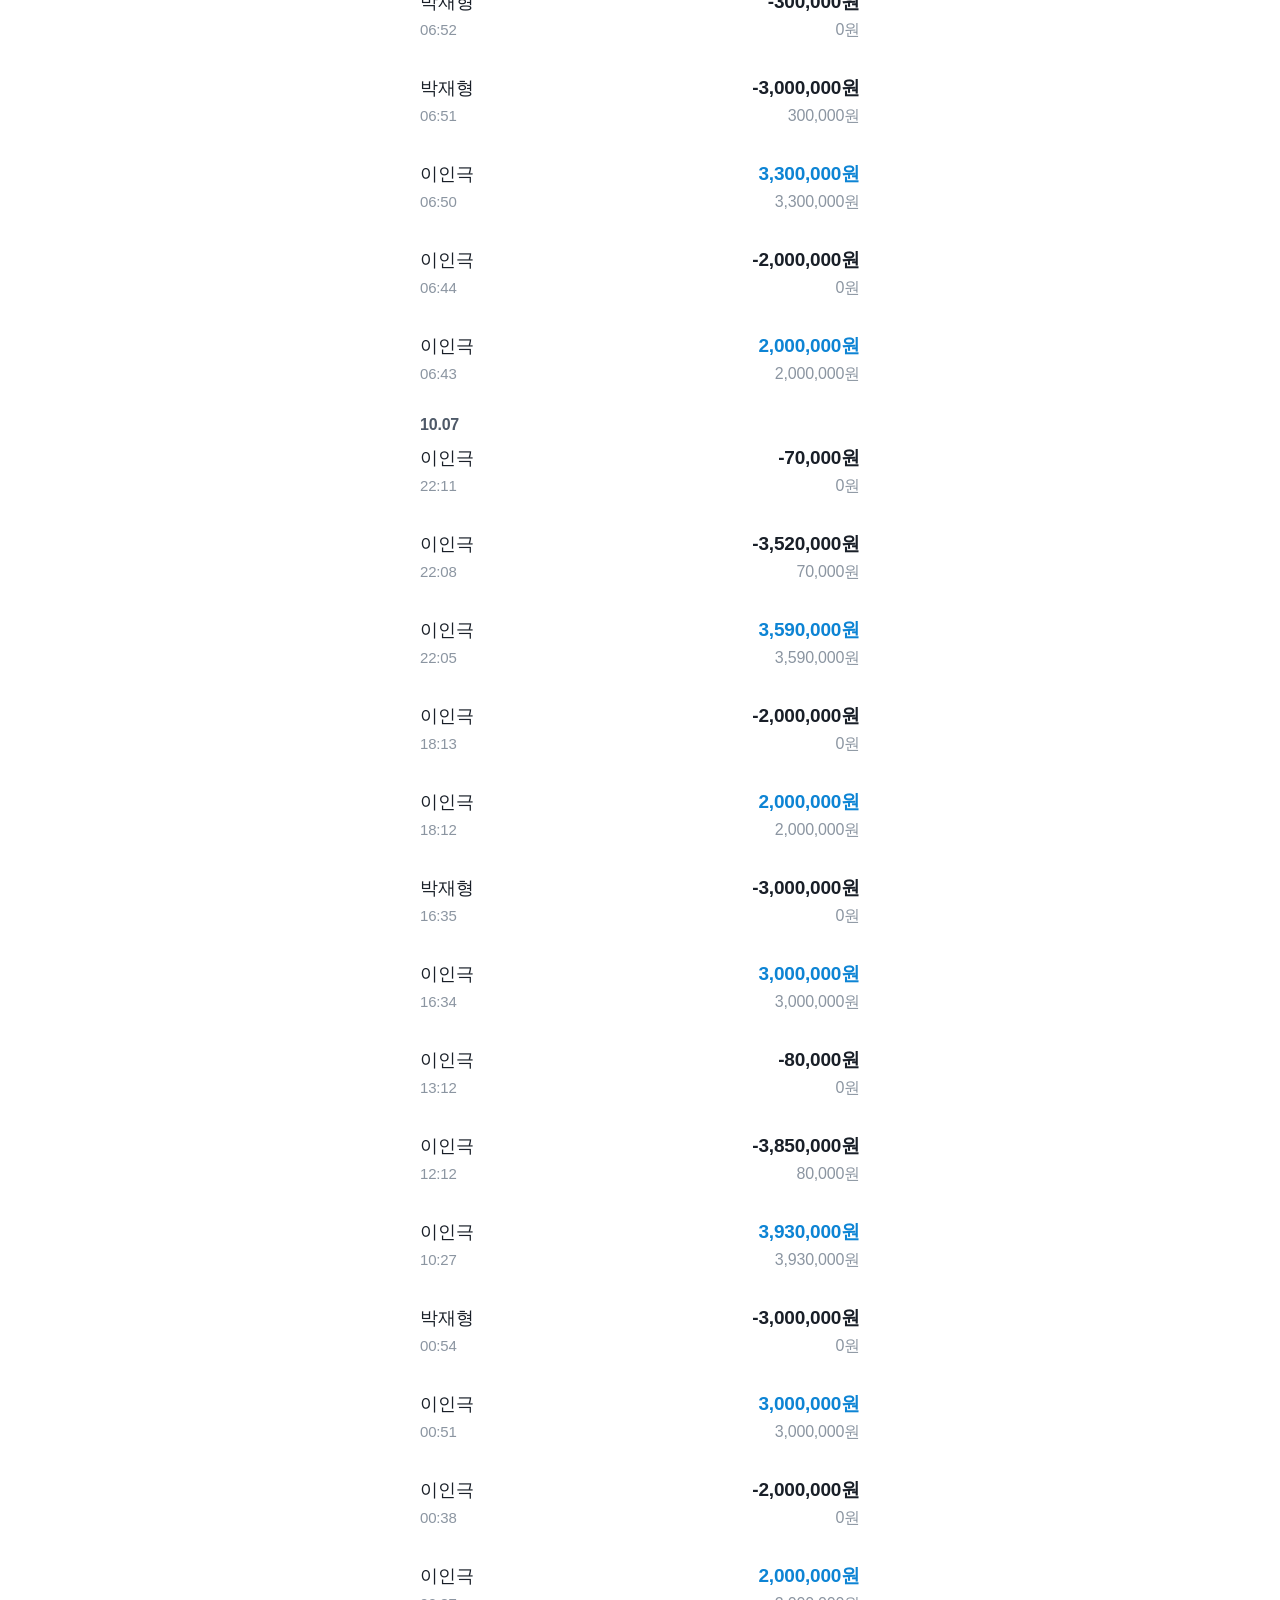
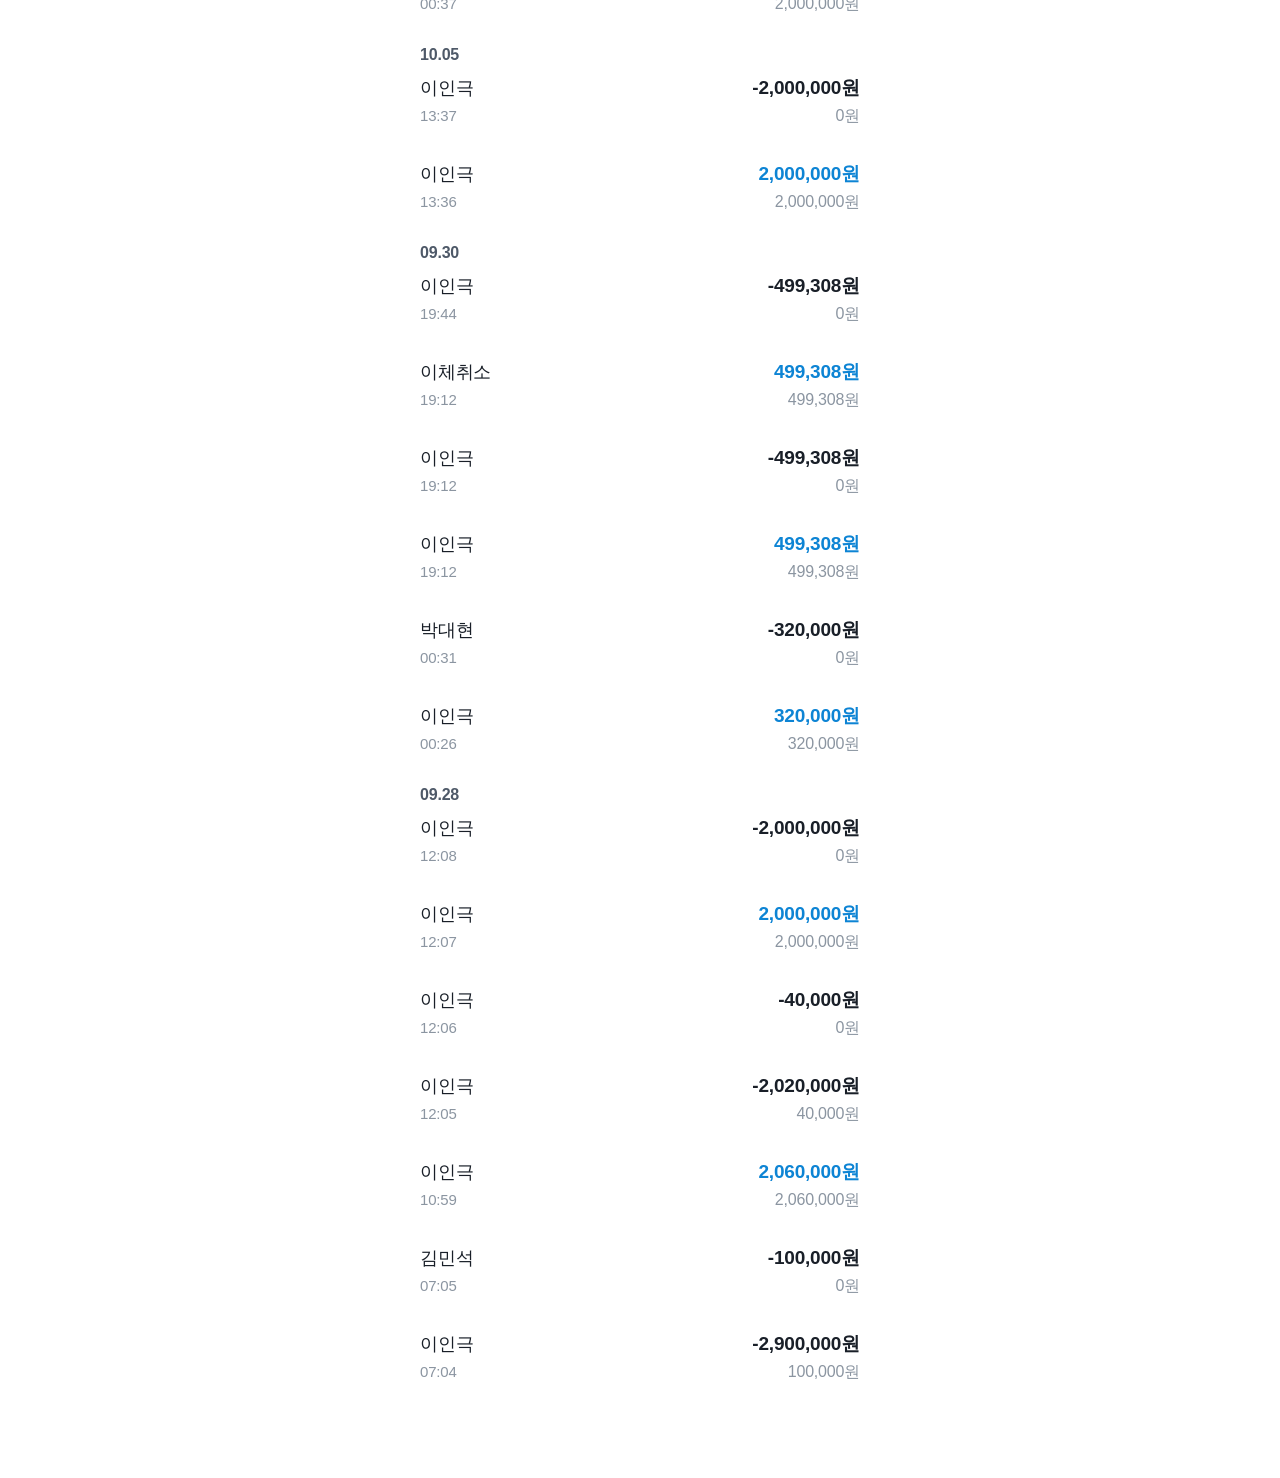
==== commit e5311421: "통장 화면 상단에 검색/필터 바 추가 (동작 없는 UI) Co-Authored-By: Claude Opus 5.5 <noreply@anthropic.com> Claude-Sessi" ====
--- a/travel-account/index.html
+++ b/travel-account/index.html
@@ -43,6 +43,16 @@
     background: none; border: 0; cursor: pointer;
   }
 
+  /* 검색/필터 바 (껍데기: 동작 없음) */
+  .search-bar {
+    margin: 12px 16px 0; padding: 0 16px; height: 52px;
+    display: flex; align-items: center; justify-content: space-between;
+    background: #f9fafb; border-radius: 14px;
+  }
+  .search-bar .filter {
+    display: flex; align-items: center; gap: 4px;
+    font-size: 13px; color: #4e5968; background: none; border: 0; font-family: inherit; cursor: pointer;
+  }
   .list { padding: 38px 20px 96px; }
   .group + .group { margin-top: 32px; }
   .date { font-size: 16px; font-weight: 700; color: var(--text-date); margin-bottom: 12px; }
@@ -82,6 +92,18 @@
     </button>
     <h1>이인극의 통장</h1>
   </header>
+  <div class="search-bar">
+    <svg width="20" height="20" viewBox="0 0 24 24" fill="none" aria-label="검색">
+      <circle cx="11" cy="11" r="7" stroke="#191f28" stroke-width="2"/>
+      <path d="M16.5 16.5L21 21" stroke="#191f28" stroke-width="2" stroke-linecap="round"/>
+    </svg>
+    <button class="filter" type="button">
+      3개월 · 전체 · 최신순
+      <svg width="12" height="12" viewBox="0 0 24 24" fill="none">
+        <path d="M6 9l6 6 6-6" stroke="#4e5968" stroke-width="2.4" stroke-linecap="round" stroke-linejoin="round"/>
+      </svg>
+    </button>
+  </div>
   <main class="list" id="list"></main>
   <button class="to-top" id="toTop" type="button">
     <svg width="18" height="18" viewBox="0 0 24 24" fill="none">
